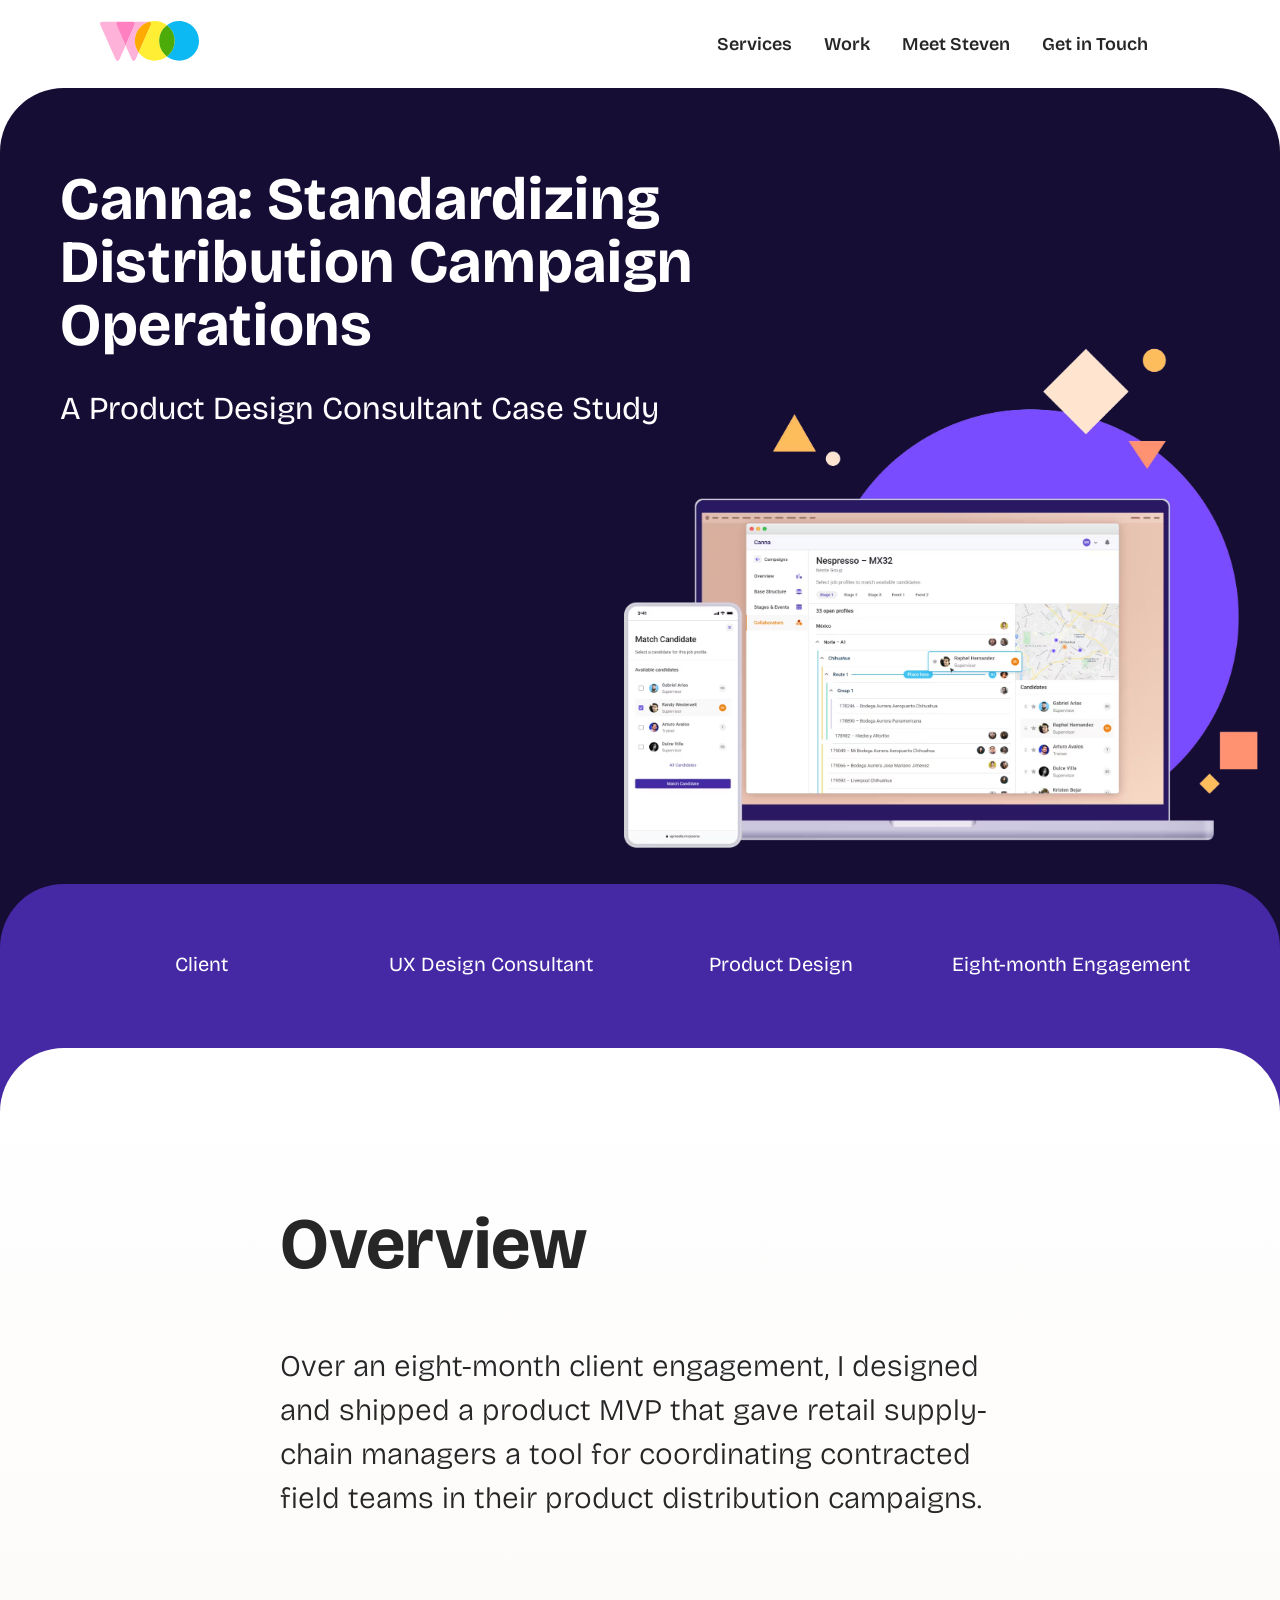
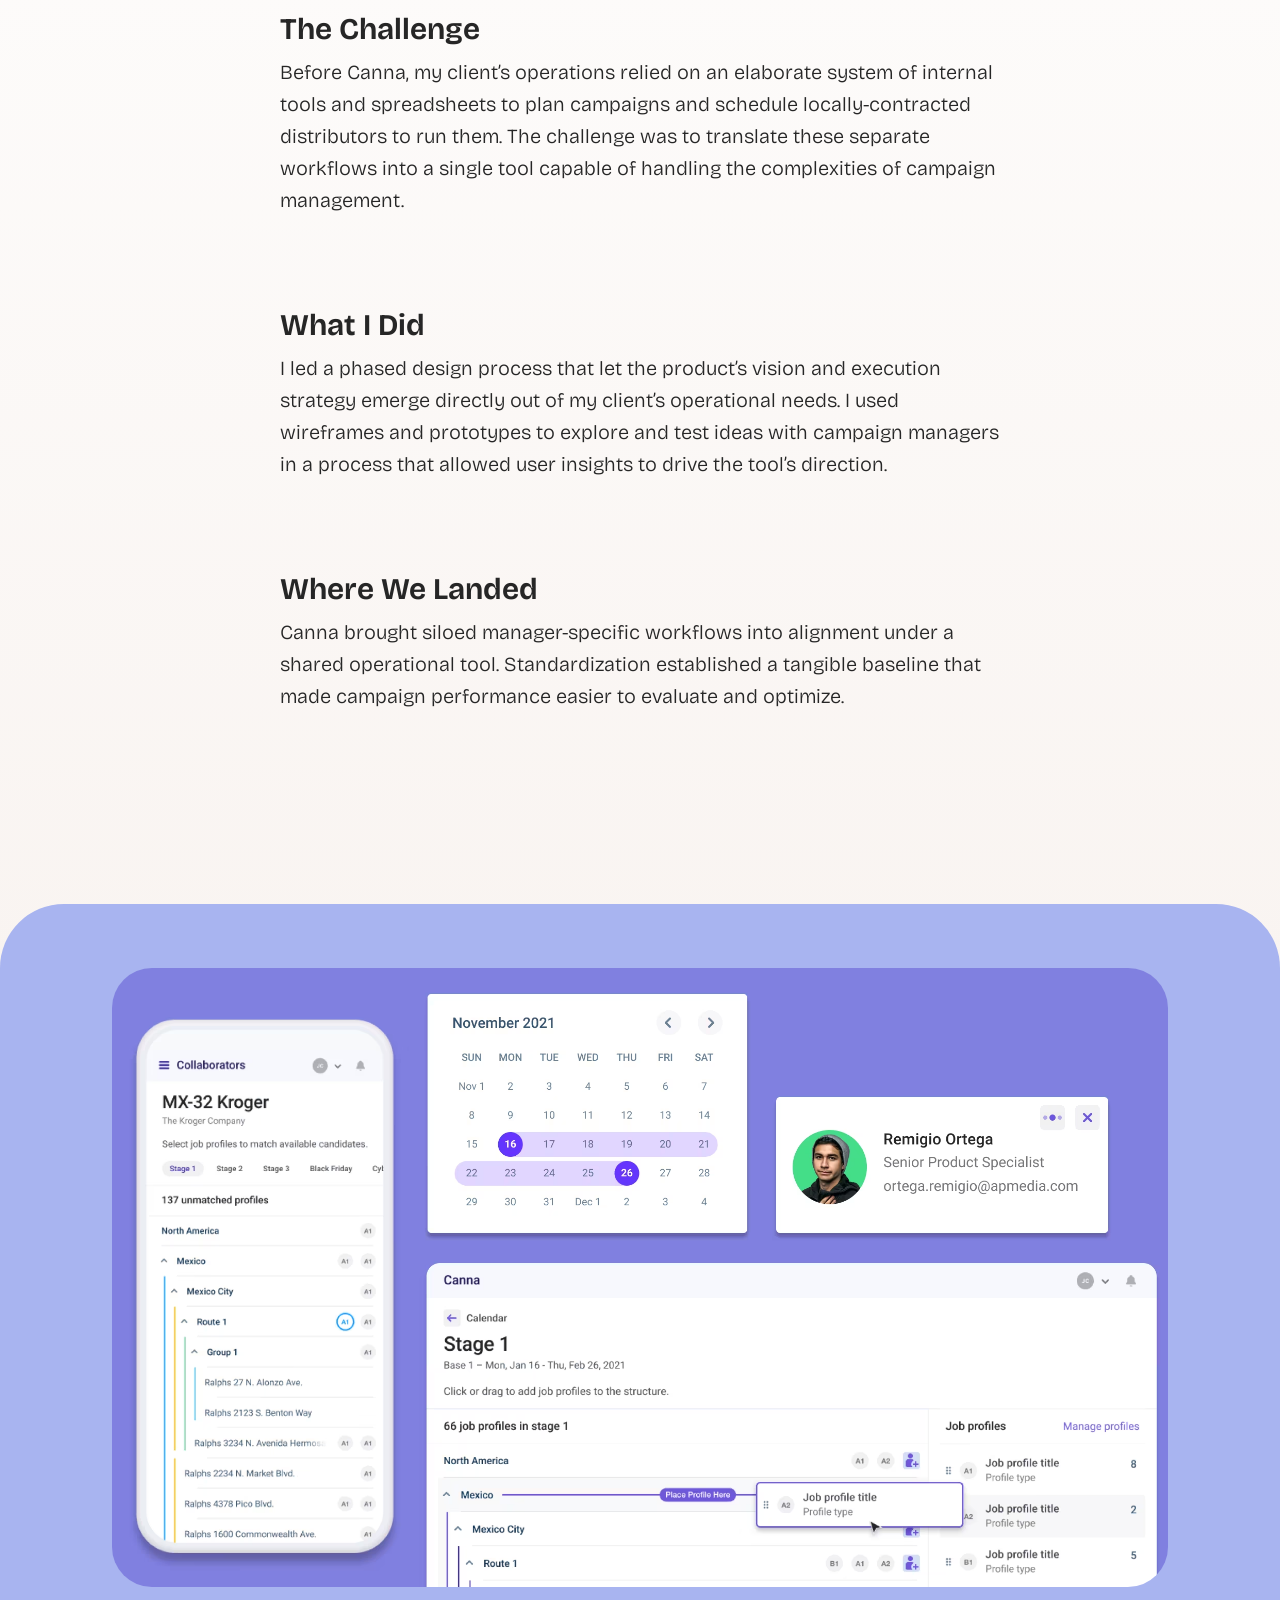
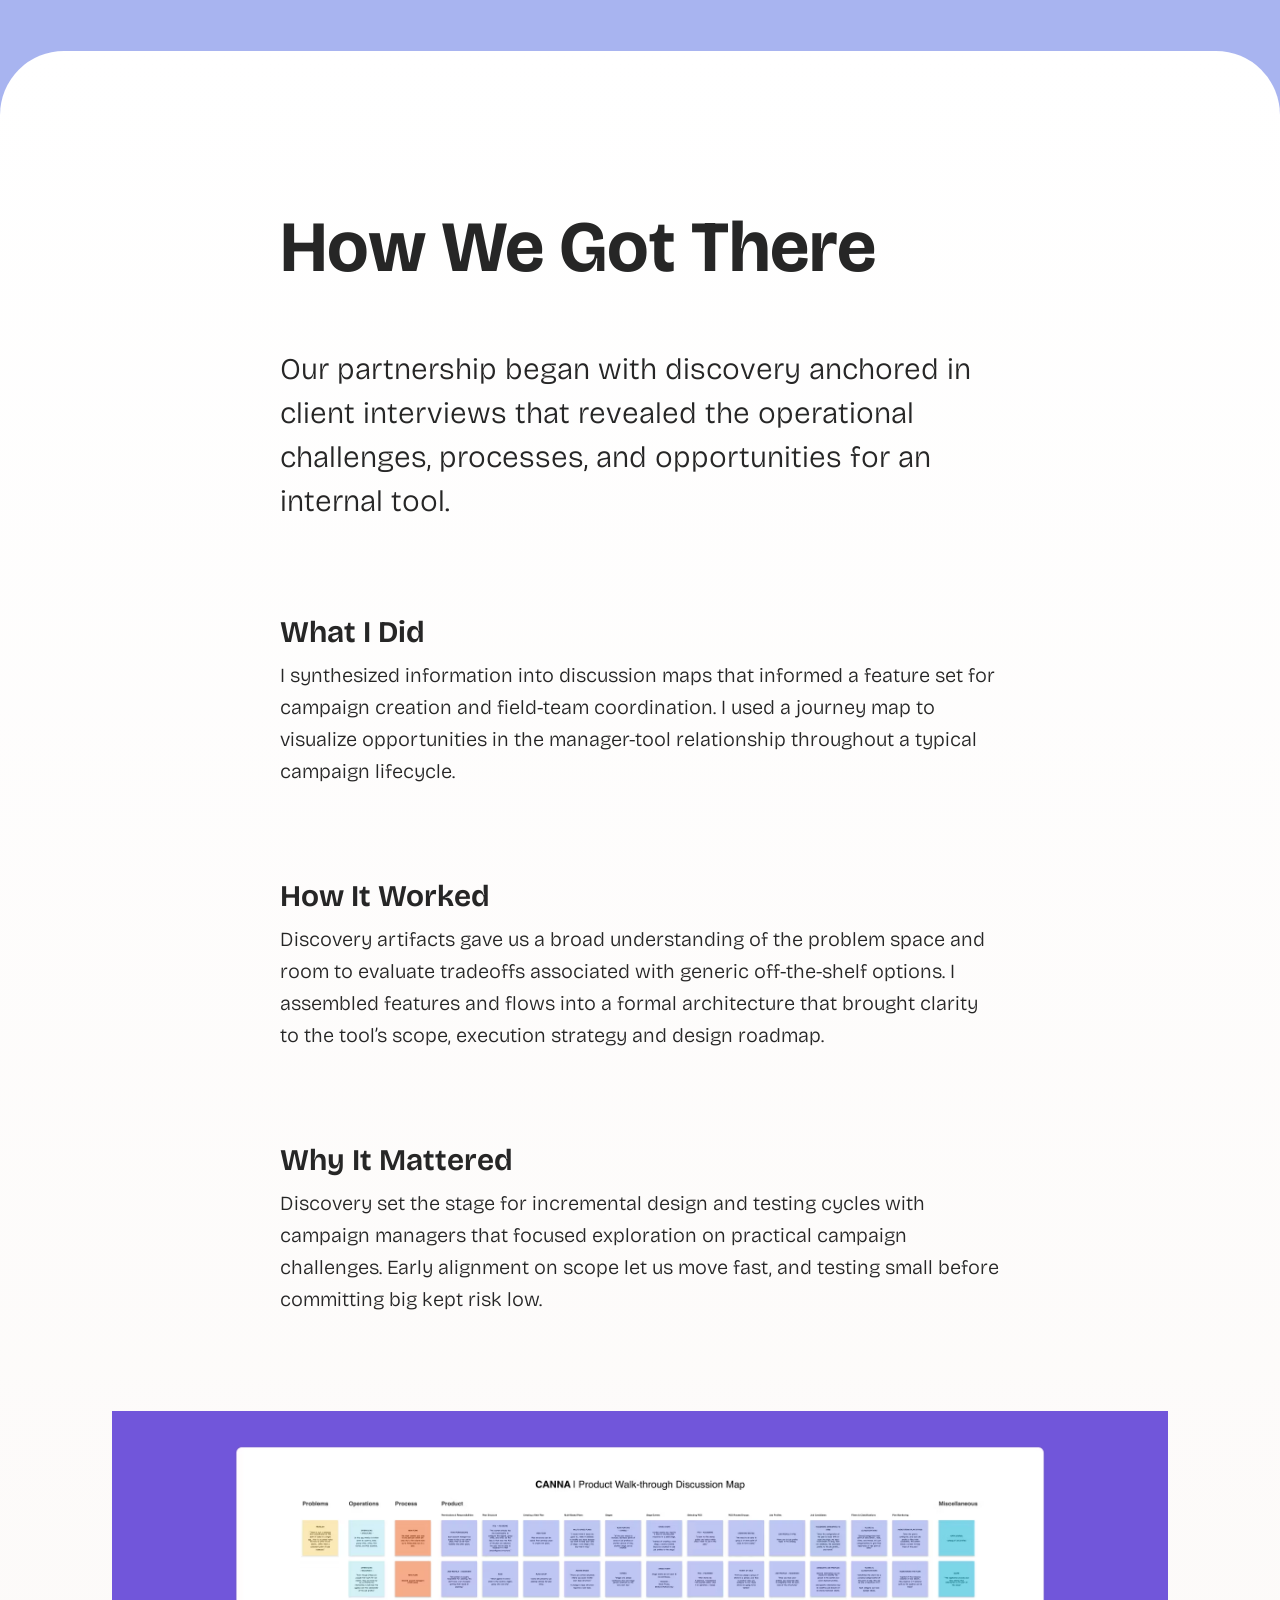
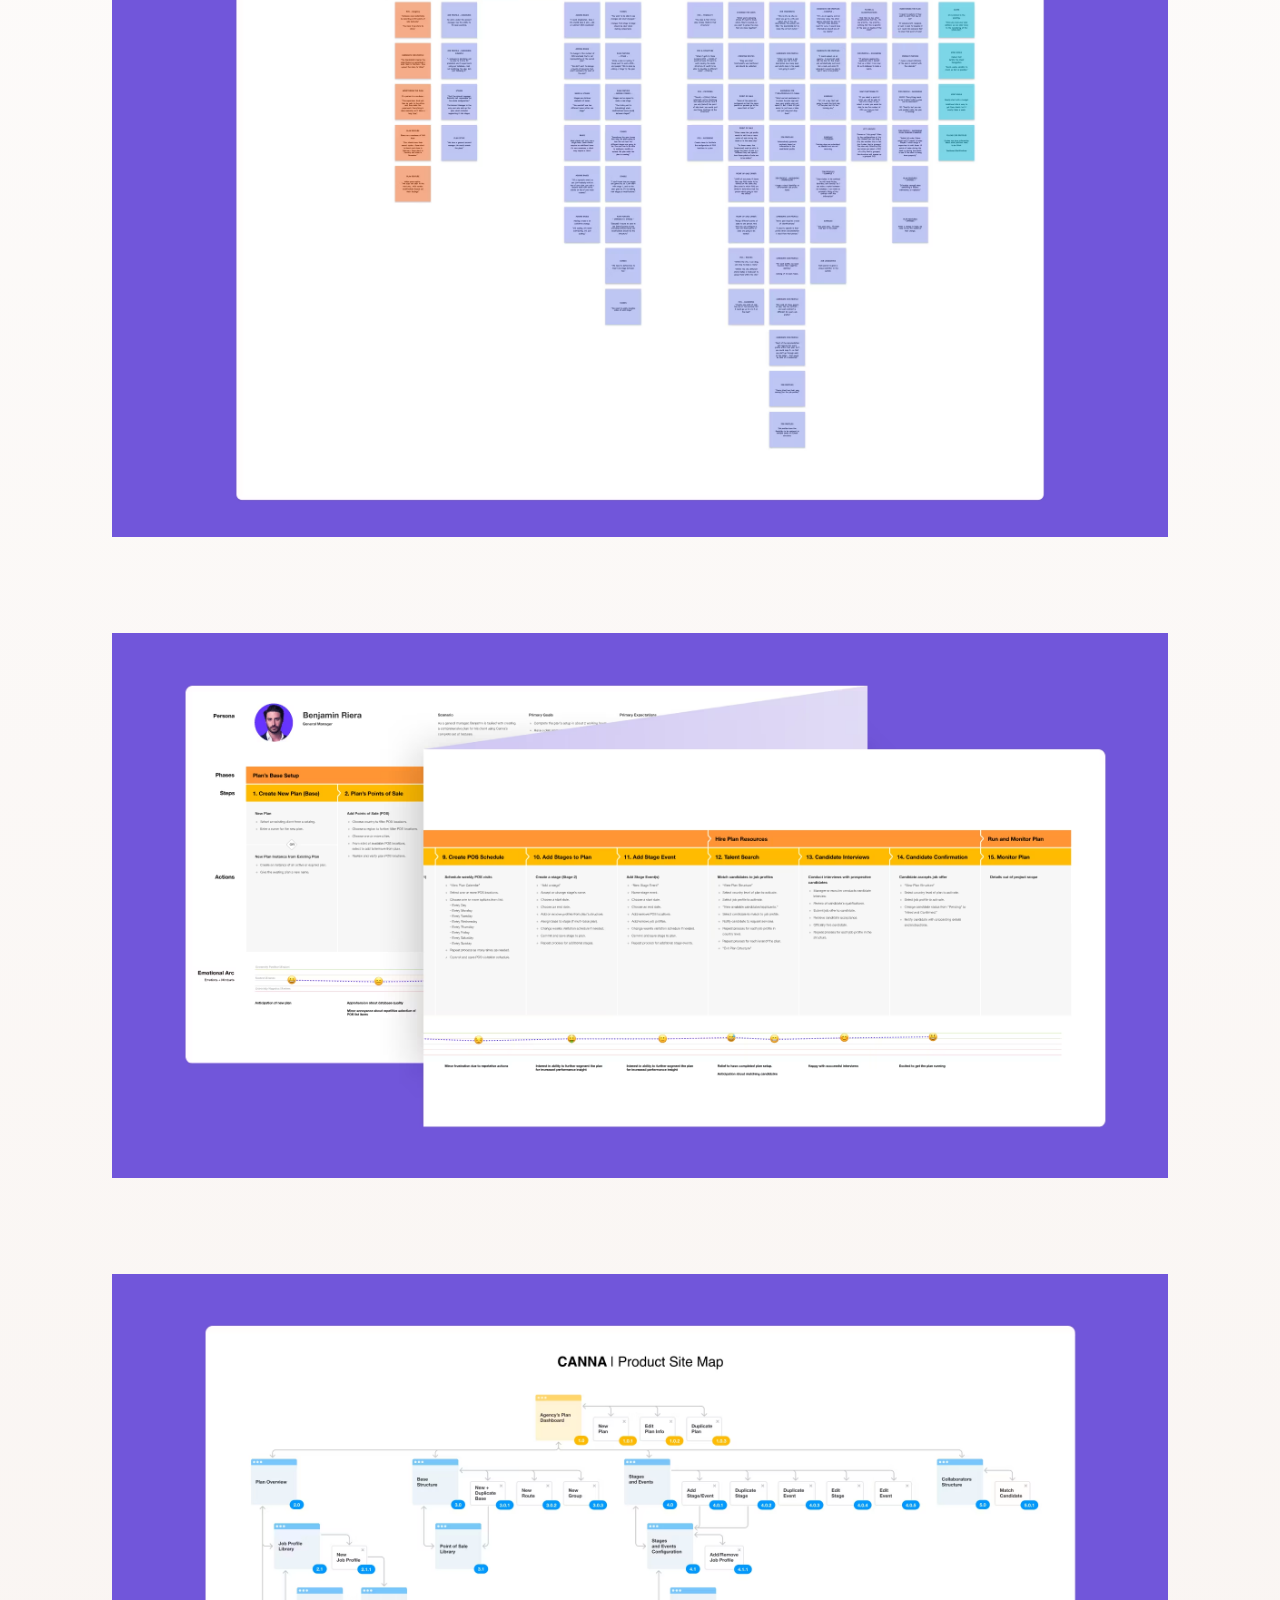
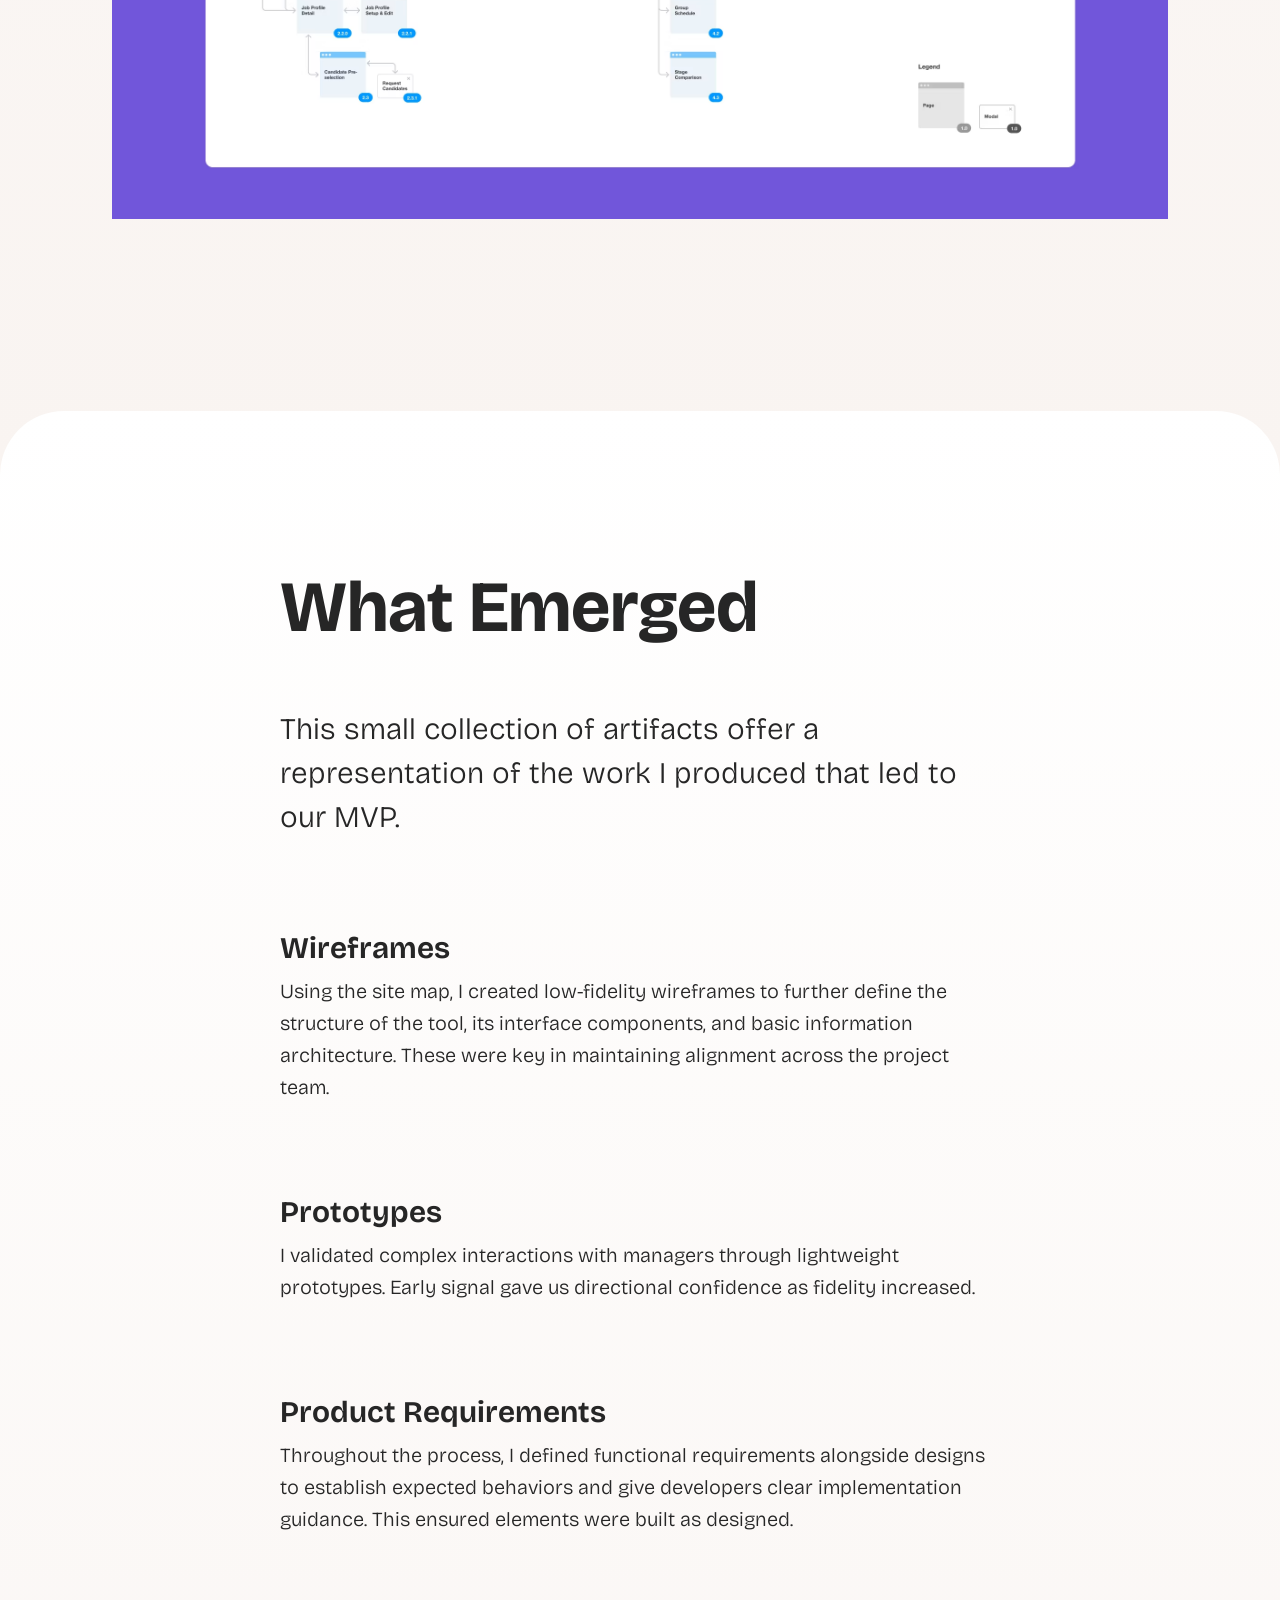
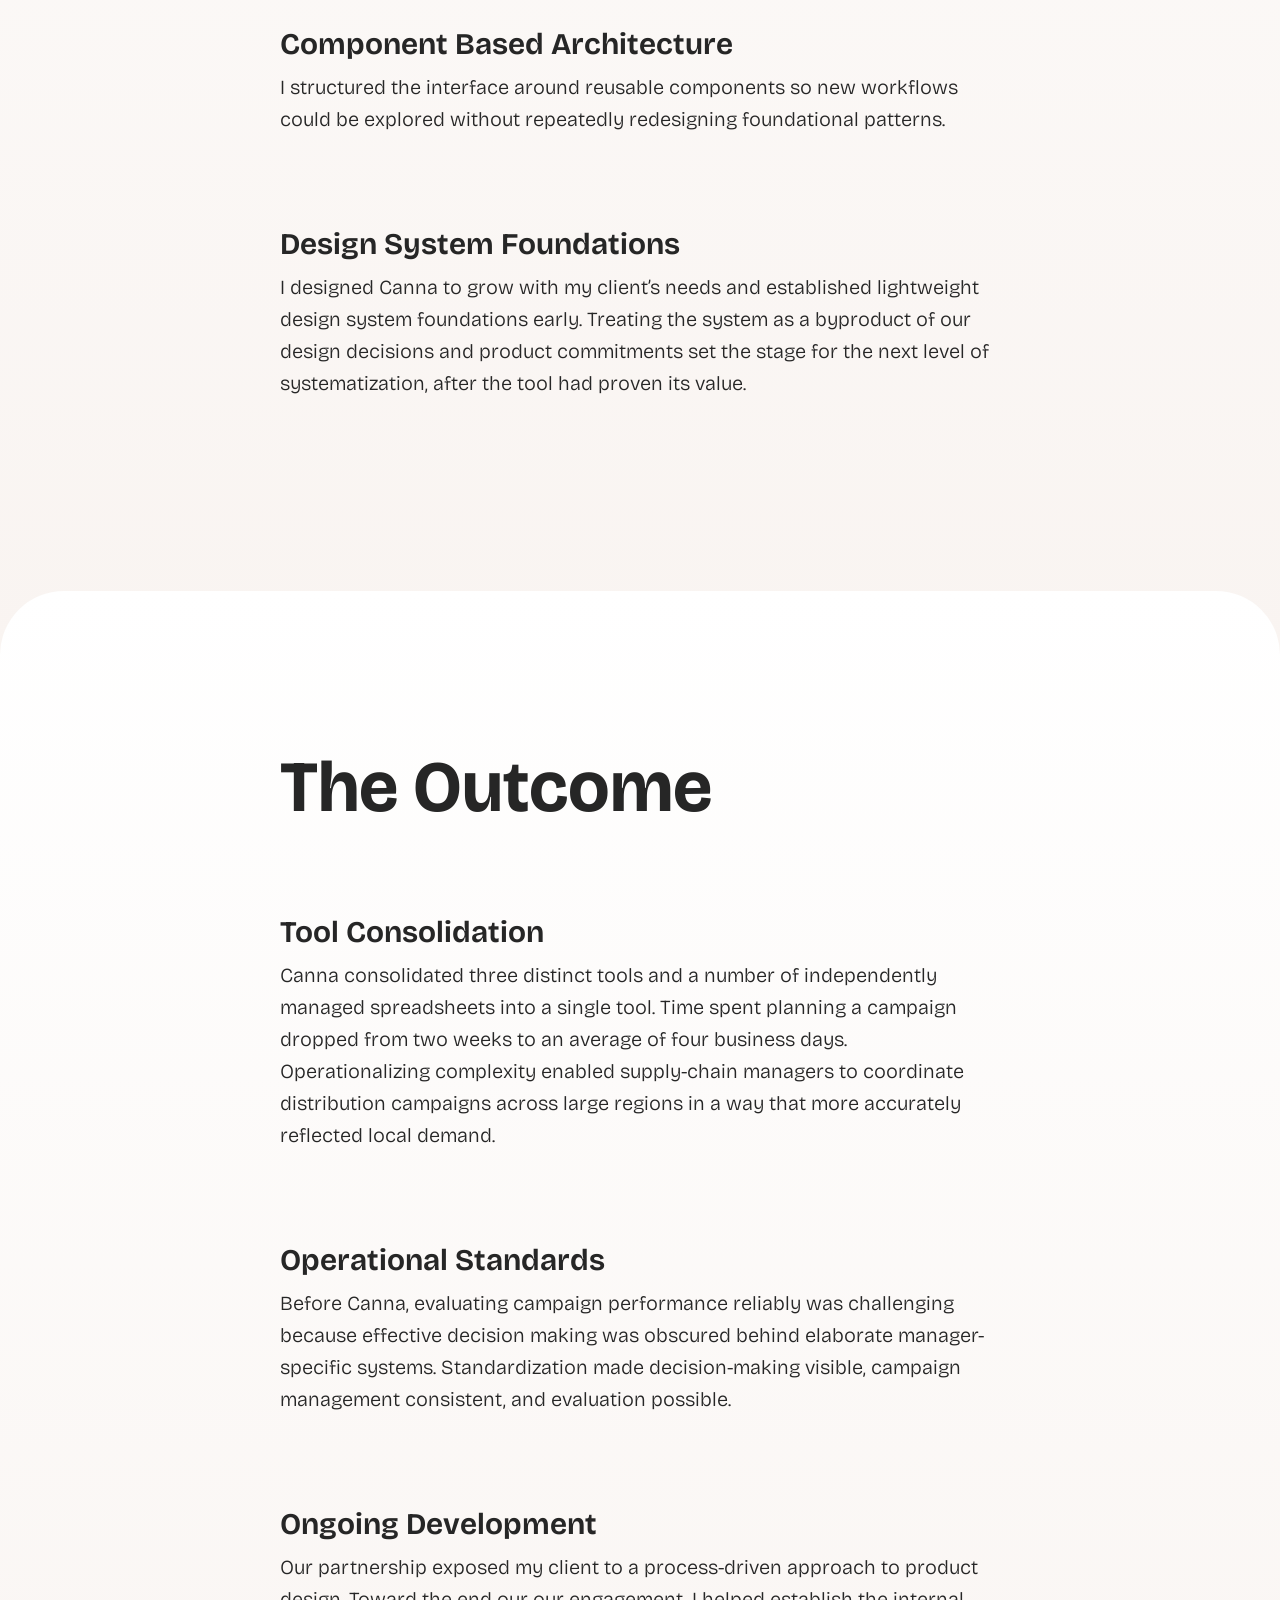
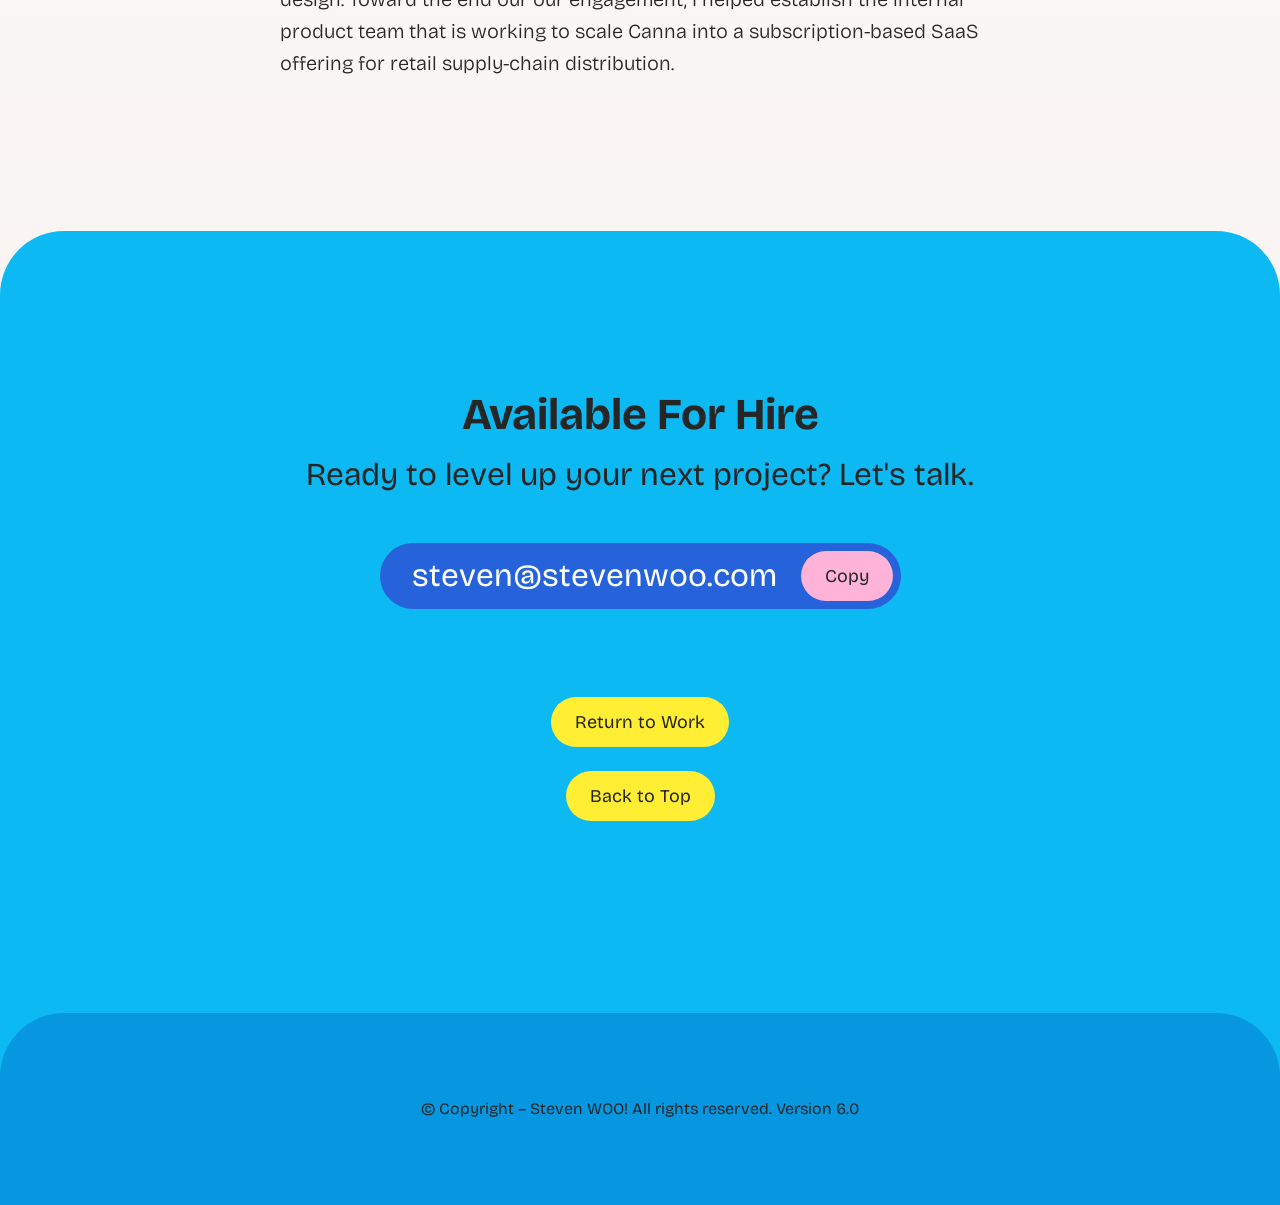
==== work/canna/canna.html @ c9e59a88 "New Canna case study formatted in current portfolio template" ====
<!DOCTYPE html>
<html lang="en">

<head>
    <meta charset="UTF-8">
    <meta name="viewport" content="width=device-width, initial-scale=1.0">
    <title>Canna Case Study - Steven Woo</title>
    <link rel="icon" type="image/x-icon" href="../../resources/ico/favicon.ico">
    <link rel="stylesheet" href="../resources/case-study-styles.css">
    <link rel="stylesheet" href="../../resources/styles.css">
    <link rel="stylesheet" href="resources/styles-canna.css">
    <link rel="preconnect" href="https://fonts.googleapis.com">
    <link rel="preconnect" href="https://fonts.gstatic.com" crossorigin>
    <link href="https://fonts.googleapis.com/css2?family=Bricolage+Grotesque:opsz,wdth,wght@12..96,75..100,200..800&display=swap" rel="stylesheet">
</head>

<body>

    <header id="top" class="site-header">
        <div class="nav-wrapper">
            <a href="../../index.html"><img class="logo-woo" src="../../resources/images/img-logo-woo.svg"></a>

            <!-- Mobile menu button -->
            <button class="menu-toggle" aria-expanded="false" aria-controls="primary-nav" aria-label="Toggle menu">
                ☰
            </button>

            <!-- Navigation links -->
            <nav id="primary-nav" class="nav-links">
                <a href="../../index.html#services">Services</a>
                <a href="../../index.html#work">Work</a>
                <a href="../../index.html#meet-steven">Meet Steven</a>
                <a href="../../index.html#get-in-touch">Get in Touch</a>
            </nav>
        </div>
    </header>


    <!---------------------->
    <!-- ///// HERO ///// -->
    <!---------------------->
    <section class="hero-cs">
        <div class="hero-container">
            <h1>Canna: Standardizing Distribution Campaign Operations</h1>
            <p class="subtitle">A Product Design Consultant Case Study</p>
        </div>
    </section>

    <!--------------------------->
    <!-- /////  OVERVIEW ///// -->
    <!--------------------------->

    <section>
        <div class="project-info">
            <div class="project-details">
                
                <div class="item-1">
                    <!-- <h4>Company</h4> -->
                    <p>Client</p>
                </div>
                
                <div class="item-2">
                    <!-- <h4>Role</h4> -->
                    <p>UX Design Consultant</p>
                </div>

                <div class="item-3">
                    <!-- <h4>Scope</h4> -->
                    <p>Product Design</p>
                </div>

                <div class="item-4">
                    <!-- <h4>Timeline</h4> -->
                    <p>Eight-month Engagement</p>
                </div>
            </div>
        </div>

        
    </section>

    <!------------------------------>
    <!-- ///// BODY CONTENT ///// -->
    <!------------------------------>
        
    <section class="canvas">
        <div class="canvas"> 
            <div class="band">
                <div class="content">
                    <div class="stack">
                        <div class="choke">
                            <h2>Overview</h2>
                            <p class="intro">Over an eight-month client engagement, I designed and shipped a product MVP that gave retail supply-chain managers a tool for coordinating contracted field teams in their product distribution campaigns.</p>
                            
                            <h3>The Challenge</h3>
                            <p>Before Canna, my client’s operations relied on an elaborate system of internal tools and spreadsheets to plan campaigns and schedule locally-contracted distributors to run them. The challenge was to translate these separate workflows into a single tool capable of handling the complexities of campaign management.</p>

                            <h3>What I Did</h3>
                            <p>I led a phased design process that let the product’s vision and execution strategy emerge directly out of my client’s operational needs. I used wireframes and prototypes to explore and test ideas with campaign managers in a process that allowed user insights to drive the tool’s direction. </p>

                            <h3>Where We Landed</h3>
                            <p>Canna brought siloed manager-specific workflows into alignment under a shared operational tool. Standardization established a tangible baseline that made campaign performance easier to evaluate and optimize.</p>
                        </div>
                    </div>
                </div>
            </div>

            <div class="band-alt">
                <div class="content">
                    <div class="stack">
                        <img src="resources/images/img-wires.avif">
                    </div>
                </div>
            </div>
            
            <div class="band">
                <div class="content">
                    <div class="stack">
                        <div class="choke">
                            <h2>How We Got There</h2>
                            <p class="intro">Our partnership began with discovery anchored in client interviews that revealed the operational challenges, processes, and opportunities for an internal tool.</p>

                            <h3>What I Did</h3>
                            <p>I synthesized information into discussion maps that informed a feature set for campaign creation and field-team coordination. I used a journey map to visualize opportunities in the manager-tool relationship throughout a typical campaign lifecycle.</p>

                            <h3>How It Worked</h3>
                            <p>Discovery artifacts gave us a broad understanding of the problem space and room to evaluate tradeoffs associated with generic off-the-shelf options. I assembled features and flows into a formal architecture that brought clarity to the tool’s scope, execution strategy and design roadmap.</p>

                            <h3>Why It Mattered</h3>
                            <p>Discovery set the stage for incremental design and testing cycles with campaign managers that focused exploration on practical campaign challenges. Early alignment on scope let us move fast, and testing small before committing big kept risk low.</p>
                        </div>

                        <img src="resources/images/img-discussionmap.avif">
                        <img src="resources/images/img-journeymap.avif">
                        <img src="resources/images/img-sitemap.avif">

                    </div>
                </div>
            </div>

            <div class="band">
                <div class="content">
                    <div class="stack">
                        <div class="choke">
                            <h2>What Emerged</h2>
                            <p class="intro">This small collection of artifacts offer a representation of the work I produced that led to our MVP.</p>

                            <h3>Wireframes</h3>
                            <p>Using the site map, I created low-fidelity wireframes to further define the structure of the tool, its interface components, and basic information architecture. These were key in maintaining alignment across the project team.</p>

                            <h3>Prototypes</h3>
                            <p>I validated complex interactions with managers through lightweight prototypes. Early signal gave us directional confidence as fidelity increased.</p>

                            <h3>Product Requirements</h3>
                            <p>Throughout the process, I defined functional requirements alongside designs to establish expected behaviors and give developers clear implementation guidance. This ensured elements were built as designed.</p>

                            <h3>Component Based Architecture</h3>
                            <p>I structured the interface around reusable components so new workflows could be explored without repeatedly redesigning foundational patterns.</p>

                            <h3>Design System Foundations</h3>
                            <p>I designed Canna to grow with my client’s needs and established lightweight design system foundations early. Treating the system as a byproduct of our design decisions and product commitments set the stage for the next level of systematization, after the tool had proven its value.</p>
                        </div>
                    </div>
                </div>
            </div>

            <div class="band">
                <div class="content">
                    <div class="stack">
                        <div class="choke">
                            <h2>The Outcome</h2>

                            <h3>Tool Consolidation</h3>
                            <p>Canna consolidated three distinct tools and a number of independently managed spreadsheets into a single tool. Time spent planning a campaign dropped from two weeks to an average of four business days. Operationalizing complexity enabled supply-chain managers to coordinate distribution campaigns across large regions in a way that more accurately reflected local demand.</p>

                            <h3>Operational Standards</h3>
                            <p>Before Canna, evaluating campaign performance reliably was challenging because effective decision making was obscured behind elaborate manager-specific systems. Standardization made decision-making visible, campaign management consistent, and evaluation possible.</p>

                            <h3>Ongoing Development</h3>
                            <p>Our partnership exposed my client to a process-driven approach to product design. Toward the end our our engagement, I helped establish the internal product team that is working to scale Canna into a subscription-based SaaS offering for retail supply-chain distribution.</p>
                        </div>
                    </div>
                </div>
            </div>
    </section>

    <div class="canvas">
        <div class="bottom-nav content-center">
            <div class="hero-content content">
                <h3 class="title">Available For Hire</h3>
                    <p class="bricolage-grotesque-display-sub">Ready to level up your next project? Let's talk.</p>
                    
                <div class="poop">
                    <div class="chip-email">
                        <p class="card-title" id="email-text">steven@stevenwoo.com</p>
                        <button type="button" id="copy-email-btn">Copy</button>
                    </div>
                </div>
                
                <a href="../../index.html#work"><button type="button">Return to Work</button></a>

                <a href="#top"><button type="button">Back to Top</button></a>

            </div>
        </div>
    </div>     

    <footer>
        <div class="content-center">
            <p>&copy; Copyright – Steven WOO! All rights reserved. Version 6.0
            </p>
        </div>
    </footer>

</body>

</html>
---- work/resources/case-study-styles.css ----
* {
    margin: 0;
    padding: 0;
    box-sizing: border-box;
}

/* ----------------------------- */
/* COLOR VARIABLES               */
/* ----------------------------- */

:root {
  /* Primary Colors */
  --primary-yellow: hsl(55, 100%, 60%);
  --primary-magenta: hsl(330, 100%, 85%);
  --primary-cyan: hsl(195, 90%, 50%);

  /* Secondary Colors */
  --secondary-magenta: hsl(330, 100%, 75%);
  --secondary-yellow: hsl(45, 100%, 60%);
  --secondary-green: hsl(95, 90%, 35%);
  --secondary-cyan: hsl(220, 70%, 50%);

  /* Tertiary Colors */
  --tertiary-orange: hsl(40, 100%, 50%);
  --tertiary-green: hsl(120, 90%, 25%);
  --tertiary-violet: hsl(275, 50%, 50%);

  /* Neutral Colors */
  --gray-100: hsl(0, 0%, 100%);
  --gray-150: hsl(0, 0%, 90%);
  --gray-350: hsl(0, 0%, 85%);
  --gray-650: hsl(0, 0%, 40%);
  --gray-900: hsl(0, 0%, 15%);

  /* Semantic Colors */
  --text-primary: var(--gray-900);
  --background-primary: var(--gray-100);
}

body {
    font-size: 1rem;
    font-family: "Bricolage Grotesque", sans-serif;
    line-height: 1.5rem;
    color: var(--text-primary);
}

.hero-container {
    display: flex;
    flex-direction: column;
    gap: 2.25rem;
    width: 100%;
    max-width: 1200px;
    margin: 0 auto;
    padding: 0 1.25rem;
}

/* Hero Section */
.hero-cs {
    display: flex;
    flex-direction: column;
    width: 100%;
    gap: 6rem;
    padding: 2.5rem 0;
    text-align: left;
    border-radius: var(--radius-prominent) var(--radius-prominent) 0 0;
}

.cs-mercari-rebrand .hero-cs,
.cs-mercari-rebrand .overview,
.cs-mercari-rebrand .body-content-color-carry-over {
    background-color: var(--tertiary-violet);
    color: var(--gray-100);
}

.hero-cs h1 {
    font-size: 2.5rem;
    font-weight: 700;
    font-style: normal;
    line-height: 2.6875rem;
    max-width: 800px;
    letter-spacing: .5pt;
}

.hero-cs .subtitle {
    font-size: 1.125rem;
    font-weight: 400;
    font-style: normal;
}

/* Overview Section */
.overview {
    padding: 0 0 6rem 0;
    background:var(--primary-yellow);
}

.overview h2 {
    font-size: 1.5rem;
    font-weight: 800;
    color: var(--gray-900);
    margin-bottom: 3rem;
}

.overview-grid {
    display: grid;
    grid-template-columns: 1fr;
    gap: 1rem;
    max-width: 1000px;
    margin: 0 auto;
}

.overview-group {
    display: flex;
    flex-direction: column;
    gap: 1rem;
    flex: none;
    align-items: center;
}

.overview-item {
    background-color: var(--primary-cyan);
    color: var(--gray-900);
    max-width: 21rem;
    width: 100%;
    display: flex;
    flex-direction: column;
    gap: .5rem;
    padding: 1.5rem;
    border-radius: var(--radius-standard);
}

.overview-item h3 {
    font-family: "Bricolage Grotesque", sans-serif;
    font-size: 1.5rem;
    font-weight: 700;
    font-style: normal;
    color: var(--gray-100);
}

.overview-item p {
    font-family: "Bricolage Grotesque", sans-serif;
    font-size: 1.125rem;
    font-weight: 400;
    line-height: 1.5rem;
}

.overview-item li {
    font-family: "Bricolage Grotesque", sans-serif;
    font-size: 1.125rem;
    font-weight: 400;
    list-style-position: inside;
    margin: 0 0;
}

.overview-item:has(ul) {
  gap: .5rem;
}

/* Body Content */

/* ----------------------------------- */
/* ///// NEUE CONTENT CONTAINERS ///// */
/* ----------------------------------- */

.project-info {
    display: flex;
    flex-direction: row;
    justify-content: center;
    align-items: baseline;
    padding: 2rem 2.5rem calc(var(--radius-standard) * 3.5) 2rem;
    border-radius: var(--radius-prominent) var(--radius-prominent) 0 0;
    margin-top: calc(var(--radius-prominent) * -1);
}

.project-details {
    display: grid;
    grid-template-columns: 1fr;
    grid-template-rows: 1fr 1fr 1fr 1fr;
    gap: 1rem;
    width: 100%;
    max-width: 1440px;
    padding: 2rem 0 5rem 0;
    align-self: center;
    align-items: center;
}

/* -- Use to wrapp entire case study body --*/
.canvas {
    display: flex;
    flex-direction: column;
    flex-wrap: nowrap;
    width: 100%;
    margin-top: calc(var(--radius-standard) * -1);
    border-radius: var(--radius-standard) var(--radius-standard) 0 0;
}

/* -- Use for edge-to-edge background color --*/
.canvas .band {
    display: flex;
    flex-direction: column;
    flex-wrap: nowrap;
    width: 100%;
    align-items: center;
    padding-top: 4rem;
    padding-bottom: 8rem;
    /* padding-bottom: 3.5rem; */
}

.content {
    display: flex;
    flex-direction: column;
    justify-content: center;
    width: 100%;
    max-width: 72rem;
    gap: 8rem;
}



.content .choke {
    display: flex;
    flex-direction: column;
    align-self: center;
    max-width: 45rem;   /* 720 px */
}

.content .stack,
.content .stack-tight {
    display: flex;
    flex-direction: column;
    flex-wrap: nowrap;
    padding: 0 1.5rem;  /* 24 px Left and Right */
}

.content .choke,
.content .stack {
    gap: 3rem;          /* 16 px Between Sections */
    
}

.content .stack-tight {
    display: flex;
    flex-direction: column;
    flex-wrap: nowrap;
    gap: 1.5rem;
}

.comparison {
    display: grid;
    grid-template-columns: 1fr;
    gap: 2rem;
}

.comparison .caption {
    display: flex;
    flex-direction: column;
    justify-content: center;
    padding: 2.5rem;
    gap: 1rem;
}


/* --------------------------------------- */
/* ///// END NEUE CONTENT CONTAINERS ///// */
/* --------------------------------------- */

.flashcard {
    display: grid;
    grid-template-rows: auto auto auto 1fr;
    gap: 1.5rem;
    background-color: var(--gray-150);
    padding: 2rem 2rem;
    max-width: 24rem;
}

.flashcard h3 {
    font-size: 1.5rem;
    line-height: 1.875rem;
}



.deck {
    display: flex;
    flex-direction: row;
    flex-wrap: wrap;
    gap: 2rem;
    justify-content: center;
    width: 100%;
    align-items: stretch;
}

.body-content-color-carry-over {
    background-color: var(--primary-yellow);
}

.body-content-bg {
    background-color: var(--gray-100);
    width: 100%;
    border-radius: var(--radius-standard) var(--radius-standard) 0 0;
}

.body-content {
    display: flex;
    flex-direction: column;
    max-width: 1080px;
    margin: 0 auto;
    padding-inline: 1.25rem;
    gap: 3.875rem;                /* 24px vertical gap */
    padding: 4rem 2rem 8rem 2rem;
    color: var(--text-primary);
}

.section-block {
    display: flex;
    flex-direction: column;
    gap: 1.5rem;
}

.body-content h2 {
    font-family: "Bricolage Grotesque", sans-serif;
    font-size: 2.875rem;
    font-weight: 700;
    font-style: normal;
    line-height: 110%;
    /*margin: 1rem 0 1rem 0;*/
}

.body-content h2:first-child {
    margin-top: 0;
}

.body-content h3 {
    font-family: "Bricolage Grotesque", sans-serif;
    font-size: 1.5rem;
    font-style: normal;
    margin-top: 1rem; /*<-- Corrected spacing above callout title*/
}

/* --------------------------------------- */
/* ///// ///// NEUE TYPOGRAPHY ///// ///// */
/* --------------------------------------- */

.project-details p,
.project-details li {
    font-size: 1.25rem;
    font-weight: 500;
}

.project-details h4 {
    font-size: 1.25rem;
    font-weight: 400;
    line-height: 2.125rem;
}

/* XXX - Depricate ".body-content h2" */
.canvas .band h2 {
    font-family: "Bricolage Grotesque", sans-serif;
    font-size: 2.25rem;
    font-weight: 700;
    font-style: normal;
    line-height: 2.75rem;
    /*margin: 1rem 0 1rem 0;*/
}

.canvas .band-strong h2 {
    font-size: 1.5rem;
    text-align: center;
    line-height: 2rem;
}

/* XXX - Depricate ".body-content h3" */
.canvas .band h3 {
    font-family: "Bricolage Grotesque", sans-serif;
    font-size: 1.5rem;
    line-height: 1.625rem;
    font-weight: 650;
    font-style: normal;
    /* margin-top: 1rem; /* <-- Used for rhythmic separation from previous paragraph */
}

/* XXX - Depricate ".body-content p" */
.canvas .band p {
    font-family: "Bricolage Grotesque", sans-serif;
    font-size: 1.125rem;
    font-weight: 300;
    line-height: 1.8rem;
}

.canvas .band li {
    font-size: 1.125rem;
    font-weight: 300;
    line-height: 1.8rem;
}

/* XXX - Depricate ".body-content p.intro" */
.canvas p.intro {
    font-size: 1.25rem;
    line-height: 1.875rem;
}

.band .choke h3 + p {
    margin-top: -2.25rem;
}

.band .choke h3 + ul,
.band .choke h3 + ol {
    margin-top: -1.75rem;
}

.content h4 + p {
    margin-top: .25rem;
}

.content h4 + ul,
.content h4 + ol {
    margin-top: .75rem;
}


/* ------------------------------------------- */
/* ///// ///// END NEUE TYPOGRAPHY ///// ///// */
/* ------------------------------------------- */


.highlight-box h3 {
    margin: 1rem 0 1rem 0;
}

.body-content p {
    font-family: "Bricolage Grotesque", sans-serif;
    font-size: 1.125rem;
    font-weight: 400;
    line-height: 1.8rem;
}


.body-content li {
    font-size: 1.125rem;
    font-weight: 400;
    line-height: 1.8rem;
    /*margin-bottom: 0.75rem;*/
}

.body-content p.intro {
    font-size: 1.3rem;
    line-height: 2.08rem;
}

ol {
    list-style: none;
}

.body-content ol {
    padding-left: .25rem;
}

.custom-list {
  counter-reset: item;
  list-style: none;
  padding-left: 0;
}

.custom-list li {
  counter-increment: item;
  display: grid;
  grid-template-columns: 2rem 1fr;
  gap: .5rem;
  align-items: start;
  margin-bottom: .875rem;
}

.custom-list li::before {
  content: counter(item);
  display: grid;
  place-items: center;

  width: 1.5rem;
  height: 1.5rem;
  border-radius: 50%;
  transform: translateY(0.125em);
  font-size: .875rem;
}

.custom-list-bullet {
    list-style-type: none;
    padding-left: 0rem;
}

.custom-list-bullet li {
    background-image: url(../resources/images/list-bullet.svg);
    background-repeat: no-repeat;
    background-position: 0 .15rem;
    background-size: 1.5rem 1.5rem;
    padding-left: 1.625rem;
    margin-bottom: .75rem;
}

.body-content .img-cap {
    font-family: "Bricolage Grotesque", sans-serif;
    font-size: 1rem;
    font-weight: 300;
    font-style: italic;
    color: var(--gray-650);
    border-left: var(--gray-150) solid 4px;
    padding-left: 1rem;
}

.figure {
    display: flex;
    flex-direction: column;
    gap: 1rem;
    /*margin: 1.5rem 0;*/
}

.ol-alpha {
    list-style-type: lower-alpha;
}

.highlight-box {
    background-color: var(--gray-150);
    padding: 2rem;
    margin: 2rem 0;
    border-radius: var(--radius-standard);
}

.highlight-box h4 {
    color: var(--gray-900);
    font-weight: 800;
    margin-bottom: 1rem;
    font-size: 1.2rem;
}

.highlight-box + .highlight-box {
  margin-top: 0;
}

.callout {
    display: flex;
    width: 100%;
    flex-direction: column;
    gap: 1.5rem;
    padding: 1.5rem;
}

.callout h3:first-child {
    font-size: 1.5rem;
    font-weight: 600;
    margin-top: 0;
}

.callout h4 {
    font-size: 1.25rem;
}

.content-group {  /* Displays divs vertically on mobile, horizontally desktop */
    display: flex;
    flex-direction: column;
    width: 100%;
    gap: 1rem;
    flex: none;
    align-items: stretch;
}

.content-item {
    display: flex;
    width: 100%;
    flex-direction: column;
    gap: 1rem;
    border-radius: var(--radius-standard);
}

.outcome-grid {
    display: grid;
    grid-template-columns: repeat(auto-fit, minmax(300px, 1fr));
    gap: 2rem;
    margin: 3rem 0;
}

.outcome-item {
    background: white;
    padding: 2rem;
    border-radius: 12px;
    border: 1px solid #e0e0e0;
}

.outcome-item h4 {
    color: #2A5C8B;
    margin-bottom: 1rem;
    font-size: 1.2rem;
}

.bottom-nav {
    display: flex;
    flex-direction: column;
    justify-content: center;
    gap: 1.5rem;
    background-color: var(--primary-cyan);
    border-radius: var(--radius-prominent) var(--radius-prominent) 0 0;
    margin-top: calc(var(--radius-prominent) * -1);
    padding: 4rem 0 8rem 0;
}

.title-end {
    font-size: 1.875rem;
    line-height: 1.875rem;
    font-weight: 700;
    font-style: normal;
}

.bottom-nav button {
    background-color: var(--primary-yellow);
    color: var(--gray-900)
}

.poop{
    display: flex;
    flex-direction: column;
    justify-content: center;
}

footer {
    background-color: var(--primary-cyan-alt);
    border-radius: var(--radius-prominent) var(--radius-prominent) 0 0;
    margin-top: calc(var(--radius-prominent) * -1);
    position: relative;
    z-index: 1;
    padding-bottom: 0;
}

/* ----------------------------------------------------------------- */
/* ///// ///// ///// MEDIA QUERIES (enhancements)  ///// ///// ///// */
/* ----------------------------------------------------------------- */

/* Tablet & up (≥ 760px) */
@media (min-width: 760px) {



/* ----------------------------------- */
/* ///// NEUE CONTENT CONTAINERS ///// */
/* ----------------------------------- */


.project-details {
    grid-template-rows: 1fr;
    grid-template-columns: 1fr 1fr 1fr 1fr;
    padding: 2.25rem 2rem 4.75rem 2rem;
    align-items: baseline;
    justify-items: center;
}

.canvas .band {
    padding-top: 10rem;
    padding-bottom: 16rem;
}

.content {
    gap: 14rem;
}

.content .stack,
.content .stack-tight {
    padding: 0 3rem;  /* 48 px Left and Right */
}

.content .choke,
.content .stack {
    gap: 6rem;          /* 80 px between elements WAS 5 REM*/
}

.content .stack-tight,
.stack-tight .choke {
    gap: 2.5rem;
}

.comparison {
    grid-template-columns: repeat(2, 1fr);
    gap: 4rem;
}

.comparison .caption {
    padding: 4rem;
}

.pull-quote {
    padding-left: 2rem;
    border-left: 4px solid var(--primary-magenta);
}

.bottom-nav {
    gap: 1.5rem;
    padding: 10rem 0 16rem 0;
}



/* --------------------------------------- */
/* ///// END NEUE CONTENT CONTAINERS ///// */
/* --------------------------------------- */


.overview-group {
    flex-direction: row;
    flex-wrap: wrap;
    justify-content: center;
    align-items: stretch;
    gap: 1rem;
}

.overview-item {
    flex:1 1 calc(50% - 1.5rem);
    padding: 2.5rem;
    gap: 1.5rem;
}

.overview-item h3 {
    font-size: 2rem;
}

.hero-cs {
    padding: 5rem 2.5rem;
    gap: 8rem;
}

.hero-cs h1 {
    font-size: 3.75rem;
    line-height: 3.9375rem;
}

.hero-cs .subtitle {
    font-size: 2rem;
    line-height: 2rem;
    font-weight: 400;
}

.body-content {
    gap: 5rem;
    padding: calc(var(--unit-huge) + var(--radius-prominent)) 2rem;
}

.body-content p {
    font-size: 1.25rem;
    line-height: 2rem;
}

.body-content li {
    font-size: 1.25rem;
    line-height: 2rem;
}

.body-content p.intro {
    font-size: 1.5rem;
}

.section-block {
    gap: 2.5rem;

}

.body-content h2 {
    /*margin: 3.25rem 0 1.75rem 0;*/
    font-size: 4.5rem;
    line-height: 4.5rem;
}

.body-content h3 {
    font-size: 2rem;
    font-weight: 700;
}

/* --------------------------------------- */
/* ///// ///// NEUE TYPOGRAPHY ///// ///// */
/* --------------------------------------- */

.project-details p,
.project-details li {
    font-size: 1.25rem;
    line-height: 1.5rem;
    font-weight: 400;
}

.project-details h4 {
    font-size: 1rem;
    font-weight: 700;
    line-height: 2rem;
    letter-spacing: .15em;
}

/* XXX Depricate ".body-content h2" */
.canvas .band h2 {
    font-size: 4.5rem;
    line-height: 4.5rem;
}

.canvas .band-strong h2 {
    font-size: 3.5rem;
    line-height: 4.5rem;
}

/* XXX Depricate ".body-content h3" */
.canvas .band h3 {
    font-size: 1.875rem;
    /* margin-top: 2rem; */
}

/* XXX - Depricate ".body-content p" */
.canvas .band p {
    font-size: 1.25rem;
    line-height: 2rem;
}

.canvas .band .flashcard h3 {
    font-size: 1.5rem;
    line-height: 1.875rem;
}

.canvas .band li, .project-details li {
    font-size: 1.25rem;
    font-weight: 300;
    line-height: 1.8rem;
}

.canvas .band p.intro {
    font-size: 1.875rem;
    line-height: 2.75rem;
    /* margin-bottom: 1rem; */
}

.content h3 + .intro {
    /* margin-bottom: 1.5rem; */
}



/* ------------------------------------------- */
/* ///// ///// END NEUE TYPOGRAPHY ///// ///// */
/* ------------------------------------------- */

.custom-list li {
    gap: .5rem;
}

.custom-list li::before {
  width: 1.625rem;
  height: 1.625rem;
  transform: translateY(0.15em);
  font-size: .875rem;
}

.figure {
    gap: 2rem;
    margin: 0 0 3rem 0;
    width: 100%;
    max-width: 100%;
}

.highlight-box {
    padding: 2.5rem;
}

.content-group {
    flex-direction: row;
    gap: 2rem;
}

.callout {
    gap: 2rem;
    padding: 2.5rem;
}

.band .choke h2 + p {
    margin-top: -2rem;
}

.band .choke h3 + p {
    margin-top: -5.125rem;
}

.stack-tight .choke h3 + p {
    margin-top: 0;
}

.band .choke h3+ ul,
.band .choke h3+ ol {
    margin-top: -4.5rem;
}

}
---- resources/styles.css ----
/* ----------------------------- */
/* RESET & BASE STYLES          */
/* ----------------------------- */

* {
  margin: 0;
  padding: 0;
  box-sizing: border-box;
}

html {
  font-size: 16px;
  font-family: "Bricolage Grotesque", sans-serif;
  scroll-behavior: smooth;
}

/* ----------------------------- */
/* COLOR VARIABLES               */
/* ----------------------------- */

:root {
  /* Primary Colors */
  --primary-yellow: hsl(55, 100%, 60%);
  --primary-magenta: hsl(330, 100%, 85%);
  --primary-cyan: hsl(195, 90%, 50%);
  --primary-cyan-alt: hsl(200, 95%, 45%);

  /* Secondary Colors */
  --secondary-magenta: hsl(330, 100%, 75%);
  --secondary-yellow: hsl(45, 100%, 60%);
  --secondary-green: hsl(95, 90%, 35%);
  --secondary-cyan: hsl(220, 70%, 50%);

  /* Tertiary Colors */
  --tertiary-orange: hsl(40, 100%, 50%);
  --tertiary-green: hsl(120, 90%, 25%);
  --tertiary-violet: hsl(275, 50%, 50%);

  /* Neutral Colors */
  --gray-100: hsl(0, 0%, 100%);
  --gray-150: hsl(0, 0%, 90%);
  --gray-350: hsl(0, 0%, 85%);
  --gray-650: hsl(0, 0%, 40%);
  --gray-900: hsl(0, 0%, 15%);

  /* Semantic Colors */
  --text-primary: var(--gray-900);

  /* Units */

  --unit-standard: 2rem; /* 32 px */
  --unit-large: 4rem; /* 64 px */
  --unit-huge: 8rem; /* 128 px */
  --unit-massive: 16rem; /* 256 px */



/* Border Radius */
  --radius-sm: 0.5rem;
  --radius-md: 1.5rem;
  --radius-lg: 2.5rem;
  
  --radius-mob: var(--radius-md);
  --radius-dsk: var(--radius-lg);

  --radius-standard: 1.5rem;          /* 24 px */
  --radius-prominent: 2.5rem;         /* 40 px */

  --image-radius: var(--radius-standard);

  --gap-standard: 1.5rem; /* 24 px */
  --gap-tight: var(--radius-sm);
}





/* ----------------------------- */
/* TYPOGRAPHY                    */
/* ----------------------------- */

a:link {
  text-decoration: none;
  color: inherit;
}

a:visited {
  color: inherit;
}

.bricolage-grotesque-display {
  font-family: "Bricolage Grotesque", sans-serif;
  font-size: 3.25rem; /* 52px */
  font-weight: 700;
  font-style: normal;
  font-variation-settings: "wdth" 100;
  line-height: 3rem;
}

.bricolage-grotesque-display-sub {
  font-family: "Bricolage Grotesque", sans-serif;
  font-size: 1.25rem;
  font-weight: 400;
}

.section-head {
    font-family: "Bricolage Grotesque", sans-serif;
    font-size: 2.25rem;
    font-weight: 700;
    font-style: normal;
}

.title {
    font-family: "Bricolage Grotesque", sans-serif;
    font-size: 1.875rem;
    line-height: 1.875rem;
    font-weight: 700;
    font-style: normal;
}

.bricolage-grotesque-body-lrg {
    font-family: "Bricolage Grotesque", sans-serif;
    font-size: 1.125rem; /* 18px */
    font-weight: 400;
    font-style: normal;
}

.bricolage-grotesque-body-standard {
    font-family: "Bricolage Grotesque", sans-serif;
    font-size: .875rem; /* 14px */
    font-weight: 400;
    font-style: normal;
}

.bricolage-grotesque-tag {
    font-family: "Bricolage Grotesque", sans-serif;
    font-size: .875rem; /* 14px */
    font-weight: 400;
    font-style: normal;
}



/* ------ */
/* BORDERS */
/* ------ */

.border {
    width: 100%;
    height: 2px;
    border-radius: 1rem;
    background-color: var(--gray-900);
}

/* ----------------------------------- */
/* ///// NEUE CONTENT CONTAINERS ///// */
/* ----------------------------------- */
.wrapper-hero {
  display: flex;
  flex-direction: column;
  align-items: center;
  margin: 2rem 2rem 8rem 2rem;
    
  }

.band {
  border-radius: var(--radius-prominent) var(--radius-prominent) 0 0;
  margin-top: calc(var(--radius-prominent) * -1);
}

.project {
  display: grid;
  gap: var(--gap-standard);
  padding-top: 1.5rem;
}

.project-info {
  display: flex;
  flex-direction: column;
  justify-content: space-between;
  gap: var(--gap-standard);
}

.pill-group {
  display: flex;
  flex-direction: row;
  flex-wrap: wrap;
  gap: var(--gap-tight);
  padding: 1.25rem 0 2rem 0;
}

.project img {
  width: 100%;
  height: auto;
  border-radius: var(--radius-standard);
}

.bg-creative-services {
  background-color: var(--primary-magenta);
}

.bg-design-tokens {
    background-color: hsl(240, 50%, 20%);
    color: hsl(220, 70%, 97%);
}

.bg-design-tokens .pill {
  background-color: hsl(235, 60%, 60%);
  color: hsl(30, 70%, 97%);
}

.bg-design-tokens button {
  background-color: hsl(40, 90%, 70%);
  color: hsl(240, 50%, 20%);

}

.bg-meetups {
    background-color: hsl(350, 60%, 55%);
    color: hsl(15, 90%, 97%);
}

.bg-meetups .pill {
  background-color: hsl(15, 90%, 64%);
  color: hsl(35, 90%, 15%);
}

.bg-meetups button {
  background-color: hsl(45, 90%, 70%);
  color: hsl(40, 20%, 15%);
}

.bg-rebrand {
  background-color: hsl(265, 60%, 20%);
  color: hsl(280, 90%, 97%);
}

.bg-rebrand .pill {
  background-color: hsl(278, 60%, 35%);
  color: hsl(280, 90%, 97%);
}

.bg-rebrand button {
  background-color: hsl(50, 80%, 76%);
  color: hsl(265, 40%, 15%);
}

.bg-facemask {
  background-color: #F2F2F2;
  color: var(--gray-900)
}

.bg-facemask button {
  background-color: #1A48CE;
  color: #ffffff;
}

.bg-meet-steven {
  background-color: var(--secondary-cyan);
  color: var(--secondary-yellow);
}

.bg-values-principles {
  background-color: var(--primary-yellow);
}

.bg-contact {
  background-color: var(--primary-cyan);
}

footer {
  display: flex;
  background-color: var(--primary-cyan-alt);
  color: var(--gray-900);
  align-items: center;
  align-content: center;
  justify-content: center;
  min-height: 12rem;
  position: relative;
  z-index: 1;
}

/* --------------------------------------- */
/* ///// END NEUE CONTENT CONTAINERS ///// */
/* --------------------------------------- */



/* ----------------------------- */
/* Targets                    */
/* ----------------------------- */

/*.creative-services h3 {
  color: var(--gray-100);  white 
  align-self: center;
}*/

.work-tag-group,
.work-tag {
    display: none;
}

.page-bg-meet-steven h2 {
    color: var(--primary-yellow);
}

.values-principles-color-carry-over .service {
    background-color: var(--gray-100)
}

.values-principles-color-carry-over h3 {
    color: var(--gray-900);
}

.page-bg-get-in-touch h2 {
    color: var(--gray-100);
}


/* ---------------------------------- */
/* BASE LAYOUT & COMPONENTS (mobile)  */
/* ---------------------------------- */

/* ----------------------------- */
/* NAVIGATION MOBILE             */
/* ----------------------------- */

/* Structure */
.site-header {
  background-color: var(--gray-100);
  color: var(--gray-900);
  padding: 0 1.25rem;
}

.nav-wrapper {
  display: flex;
  align-items: center;
  justify-content: space-between;
  max-width: 1080px;
  margin: 0 auto;
}

/* Menu toggle (mobile only) */
.menu-toggle {
  background: none;
  border: none;
  color: var(--gray-900);
  font-size: 2rem;
  cursor: pointer;
}

/* Navigation links */
.nav-links {
  display: none; /* hidden on mobile by default */
  flex-direction: column;
  gap: 1rem;
  background-color: var(--gray-100);
  position: absolute;
  top: 67px; /* below header */
  left: 0;
  width: 100%;
  height: 100vh;
  padding: 1.5rem 1.5rem;
  transition: all 0.3s ease;
  transform: translateY(-20px);
  opacity: 0;
  pointer-events: none;
  text-align: center;
}

.nav-links.open {
  display: flex;
  transform: translateY(0);
  opacity: 1;
  pointer-events: auto;
}

.nav-links a {
  color: var(--gray-900);
  font-size: 1.5rem;
  text-decoration: none;
  font-weight: 600;
}

.nav-links a:hover {
  color: var(--primary-cyan);
}


/* ----------------------------- */
/* NAVIGATION                    */
/* ----------------------------- */

.logo-woo {
    width: auto;
    height: 2rem;
}

.content-wrapper {
    width: 100%;
    max-width: 1200px;
    margin: 0 auto;
    display: flex;
    flex-direction: column;
    justify-content: center;
    gap: 1.5rem;                /* 24px vertical gap */
    /* padding-block: 2.5rem;      /* 40px top/bottom *
    padding-inline: 1.25rem; */
    padding: 4rem 2rem 10rem 2rem;
}

.content-center {
    align-items: center;
    text-align: center;
}

.hero {
  background-color: var(--primary-yellow);
  color: var(--text-primary);
  display: flex;
  flex-direction: column;
  align-items: flex-start;
  gap: 1.5rem;
  padding: 3.5rem 2rem 3.5rem 2rem;
  border-radius: var(--radius-standard);
}

/* Stack hero text vertically */
.hero-content {
  display: flex;
  flex-direction: column;
  gap: 1.5rem;
}

/* Hide image on mobile by default */
.hero-img {
  display: none;
}

/* BUTTONS */
button {
  font-family: "Bricolage Grotesque", sans-serif;
  background-color: var(--gray-900);
  border: none;
  color: var(--primary-yellow);
  padding: 0.875rem 1.5rem;
  font-size: 1.125rem;
  border-radius: 100px;
  cursor: pointer;
  align-self: flex-start;
}

.bg-contact button {
    background-color: var(--primary-yellow);
    color: var(--gray-900);
    align-self: center;
}

.chip-email button {
  background-color: var(--primary-magenta);
}

/* Container Background & Carry-overs */

.page-bg-creative-services {
    background-color: var(--primary-magenta);
    border-radius: var(--radius-standard) var(--radius-standard) 0 0;
}

.page-bg-work {
    background-color: var(--gray-150);
    border-radius: var(--radius-standard) var(--radius-standard) 0 0;
}

.page-bg-values-principles {
    background-color: var(--primary-yellow);
    border-radius: var(--radius-standard) var(--radius-standard) 0 0;
}

.page-bg-get-in-touch {
    background-color: var(--primary-cyan);
    border-radius: var(--radius-standard) var(--radius-standard) 0 0;
    padding-top: 5rem;
    padding-bottom: 15rem;
}

.work-color-carry-over {
    background-color: var(--primary-magenta);
}

.meet-steven-color-carry-over {
    background-color: var(--gray-150);
}

.values-principles-color-carry-over {
    background-color: var(--secondary-cyan);
}

.get-in-touch-color-carry-over {
    background-color: var(--primary-yellow);
}

.card-collection {
    display: flex;
    flex-direction: column;
    gap: 1.5rem;
    flex: none;
    align-items: center;
}

.creative-services .card-item {
  background-color: var(--primary-cyan);
}

.card-item {
  display: flex;
  flex-direction: column;
  background-color: var(--gray-100);
  color: var(--gray-900);
  gap: 1rem;
  padding: 2.5rem 2rem 2.5rem 2rem;
  border-radius: var(--radius-standard);
  max-width: 21rem;
}

.card-item img {
  width: 5rem;
  aspect-ratio: 1 / 1;
  margin-bottom: 3rem;
}

.card-item .title {
    font-family: "Bricolage Grotesque", sans-serif;
    font-size: 1.75rem;
    line-height: 2rem;
    font-weight: 700;
    font-style: normal;
}

.card-bg-service {
  background-color: var(--primary-cyan);
}

/* ------------------- */
/* START NEW WORK CARD */
/* ------------------- */

.work-card {
  display: grid;
  grid-template-columns: 1fr;
  border-radius: var(--radius-standard);
  overflow: hidden;
  background-color: var(--gray-100);
}

.work-card img {
  width: 100%;
  height: 100%;
  object-fit: cover;
  min-height: 18rem;
}

.work-content {
  display: flex;
  flex-direction: column;
  background-color: var(--gray-100);
  padding: 1.5rem 2rem 1.5rem 2rem;
  gap: 1.5rem;
}

.work-content h3 {
  font-size: 1.75rem;
}

.work-content p {
  font-size: .875rem;
  color: var(--gray-650);
}

.work-details {
  display: flex;
  flex-direction: column;
  gap: 0rem;
}

.work-details div {
    display: flex;
    flex-direction: row;
    justify-content: space-between;
    border-bottom: 2px solid;
    border-color: var(--gray-150);
    padding: .75rem 0 .75rem 0;
}

/* ----------------- */
/* END NEW WORK CARD */
/* ----------------- */

.meet-steven-content {
    display: flex;
    flex-direction: column;
    gap: 1.5rem;
}

.card-meet-steven-message {
    display: flex;
    flex-direction: column;
    background-color: var(--primary-magenta);
    color: var(--secondary-cyan);
    border-radius: var(--radius-standard);
    padding: 2.5rem;
    gap: 1.25rem;
    min-height: 18.75rem;
    justify-content: center;
    align-items: flex-start;
}

.pill {
    background-color: var(--gray-100);
    color: var(--gray-900);
    padding: 8px 12px 8px 12px;
    border-radius: 24px;
}

.meet-steven-img {
    background-image: url("images/img-meet-steven.avif");
    background-position: center;
    background-size: cover;
    width: 100%;
    height: 20rem;
    border-radius: var(--radius-standard);
}

.img-meet-steven {
    display: flex;
    justify-content: center;
    align-items: center;
}

.img-meet-steven img {
  max-width: 100%;
  height: auto;
  object-fit: contain;
}

.chip-email {
  display: flex;
  flex-direction: row;
  flex-wrap: nowrap;
  background-color: var(--secondary-cyan);
  color: var(--gray-100);
  align-items: center;
  border-radius: 24rem;
  padding: .5rem .5rem .5rem 2rem;
  gap: 1.5rem;
  margin: 2rem 0 4rem 0;
  align-self: center;
}



/* ------------------------------------------------------------------------------------------------------------------ */
/* ///// ///// ///// ///// ///// ///// ///// MEDIA QUERIES (enhancements)  ///// ///// ///// ///// ///// ///// ///// */
/* ---------------------------------------------------------------------------------------------------------------- */

/* Tablet & up (≥ 760px) */
@media (min-width: 760px) {
  
:root {
    --radius-standard: 2.5rem;   /* 40 px */
    --radius-prominent: 4rem;    /* 64 px */
    --gap-standard: 2rem;
}

  /* ---------------------------------------------------- */
 /* ///// ///// ///// NEUE CONTAINERS  ///// ///// ///// */
/* ---------------------------------------------------- */

.wrapper-hero {
  margin: var(--unit-standard) var(--unit-large) 12rem var(--unit-large);
}

.project {
  grid-template-columns: 2fr 1fr;
  padding-top: 5rem;
  gap: 3rem;
}



  /* -------------------------------------------------------- */
 /* ///// ///// ///// END NEUE CONTAINERS  ///// ///// ///// */
/* -------------------------------------------------------- */

.logo-woo {
  height: 2.5rem;
}

.logo-woo img {
    height: 2.5rem;
  }  

.bricolage-grotesque-display {
  font-size: 5.125rem; /* 82px */
  line-height: 4.5rem;
  }

.bricolage-grotesque-display-sub {
  font-size: 2rem; /* 32px */
  }

.section-head {
  font-size: 3rem;
  }

.title {
  font-size: 2.75rem;
  line-height: 3rem;
  }

/* ----------------------------- */
/* NAVIGATION DESKTOP             */
/* ----------------------------- */

.menu-toggle {
    display: none;
  }

  .nav-links {
    position: static;
    display: flex;
    flex-direction: row;
    justify-content: flex-end;
    align-items: center;
    gap: 2rem;
    background: none;
    transform: none;
    opacity: 1;
    pointer-events: auto;
    padding: 2rem;
    height: auto;
  }

  .nav-links a {
    font-size: 1.125rem;
  }

/* ----------------------------- */
/* NAVIGATION                    */
/* ----------------------------- */

  .card-title {
    font-size: 2rem; /* 32px */
  }

  .content-wrapper {
    margin: 0 auto;
    padding-top: 16rem;
    padding-bottom: 30rem;
    gap: 2.625rem;
  }



  .hero {
    flex-direction: row; /* side-by-side layout */
    align-items: center;
    padding: 4rem;
    gap: 40px;
    max-width: 72rem;
  }

  

  .hero-img {
    display: block; /* now visible */
    background-image: url("images/img-hero-steven.png");
    background-position: center;
    background-size: cover;
    background-color: var(--secondary-yellow);
    width: 22rem;
    height: 22rem;
    border-radius: 100%;
    aspect-ratio: 1 / 1;
    flex-shrink: 0;
  }

  .card-collection {
    flex-direction: row;
    flex-wrap: wrap;
    justify-content: center;
    gap: var(--gap-standard);
}

.service {
    flex:1 1 calc(50% - 1.5rem);
    max-width: calc (50% - 1.5rem);
    padding: 2.5rem;
}

.service-img {
    width: 100%;
    height: 5rem;
}


/* ------------------- */
/* START NEW WORK CARD */
/* ------------------- */
.work-card {
  grid-template-columns: 2fr 1fr;
  align-items: stretch;
}

.work-content {
  justify-content: space-between;
}

/* ------------------- */
/* END NEW WORK CARD */
/* ------------------- */

.meet-steven-content {
    flex-direction: row-reverse;
    align-items: stretch;
    gap: 2rem;
}

.card-meet-steven-message,
.meet-steven-img {
    flex: 1 1 50%;
    display: flex;
    justify-content: center;
}

.card-meet-steven-message {
    flex-direction: column;
    padding: 2.5rem;
}

.meet-steven-img {
    height: 400px;
    min-height: 300px;
}

  .color-grid {
    grid-template-columns: repeat(auto-fit, minmax(160px, 1fr));
  }

.pill {
    padding: .5rem 1rem .5rem 1rem;
    border-radius: 1.5rem;
}

}
---- work/canna/resources/styles-canna.css ----
:root {

}

.hero-cs {
    background-image: url(images/hero-canna.avif);
    height: 860px;
    background-position: center bottom;
    background-repeat: no-repeat;
    background-size: cover;
    background-color: #160D35;
    color: #ffffff;
}

.project-info {
    background-color: #4528A4;
    color: #ffffff;
}

.canvas .band {
    background-image: linear-gradient(to bottom, #ffffff, #F9F4F1);
}

.band-alt {
background-color: hsla(230, 71%, 80%, 1);
display: flex;
flex-direction: column;
flex-wrap: nowrap;
width: 100%;
align-items: center;
padding-top: 4rem;
padding-bottom: 8rem;
border-radius: var(--radius-prominent) var(--radius-prominent) 0 0;
margin-top: calc(var(--radius-prominent) * -1);
}

.band-alt img {
        border-radius: var(--radius-md);
}


/* ----------------------------------------------------------------- */
/* ///// ///// ///// MEDIA QUERIES (enhancements)  ///// ///// ///// */
/* ----------------------------------------------------------------- */

/* Tablet & up (≥ 760px) */
@media (min-width: 760px) {

.band-alt img {
        border-radius: var(--radius-lg);
}







}
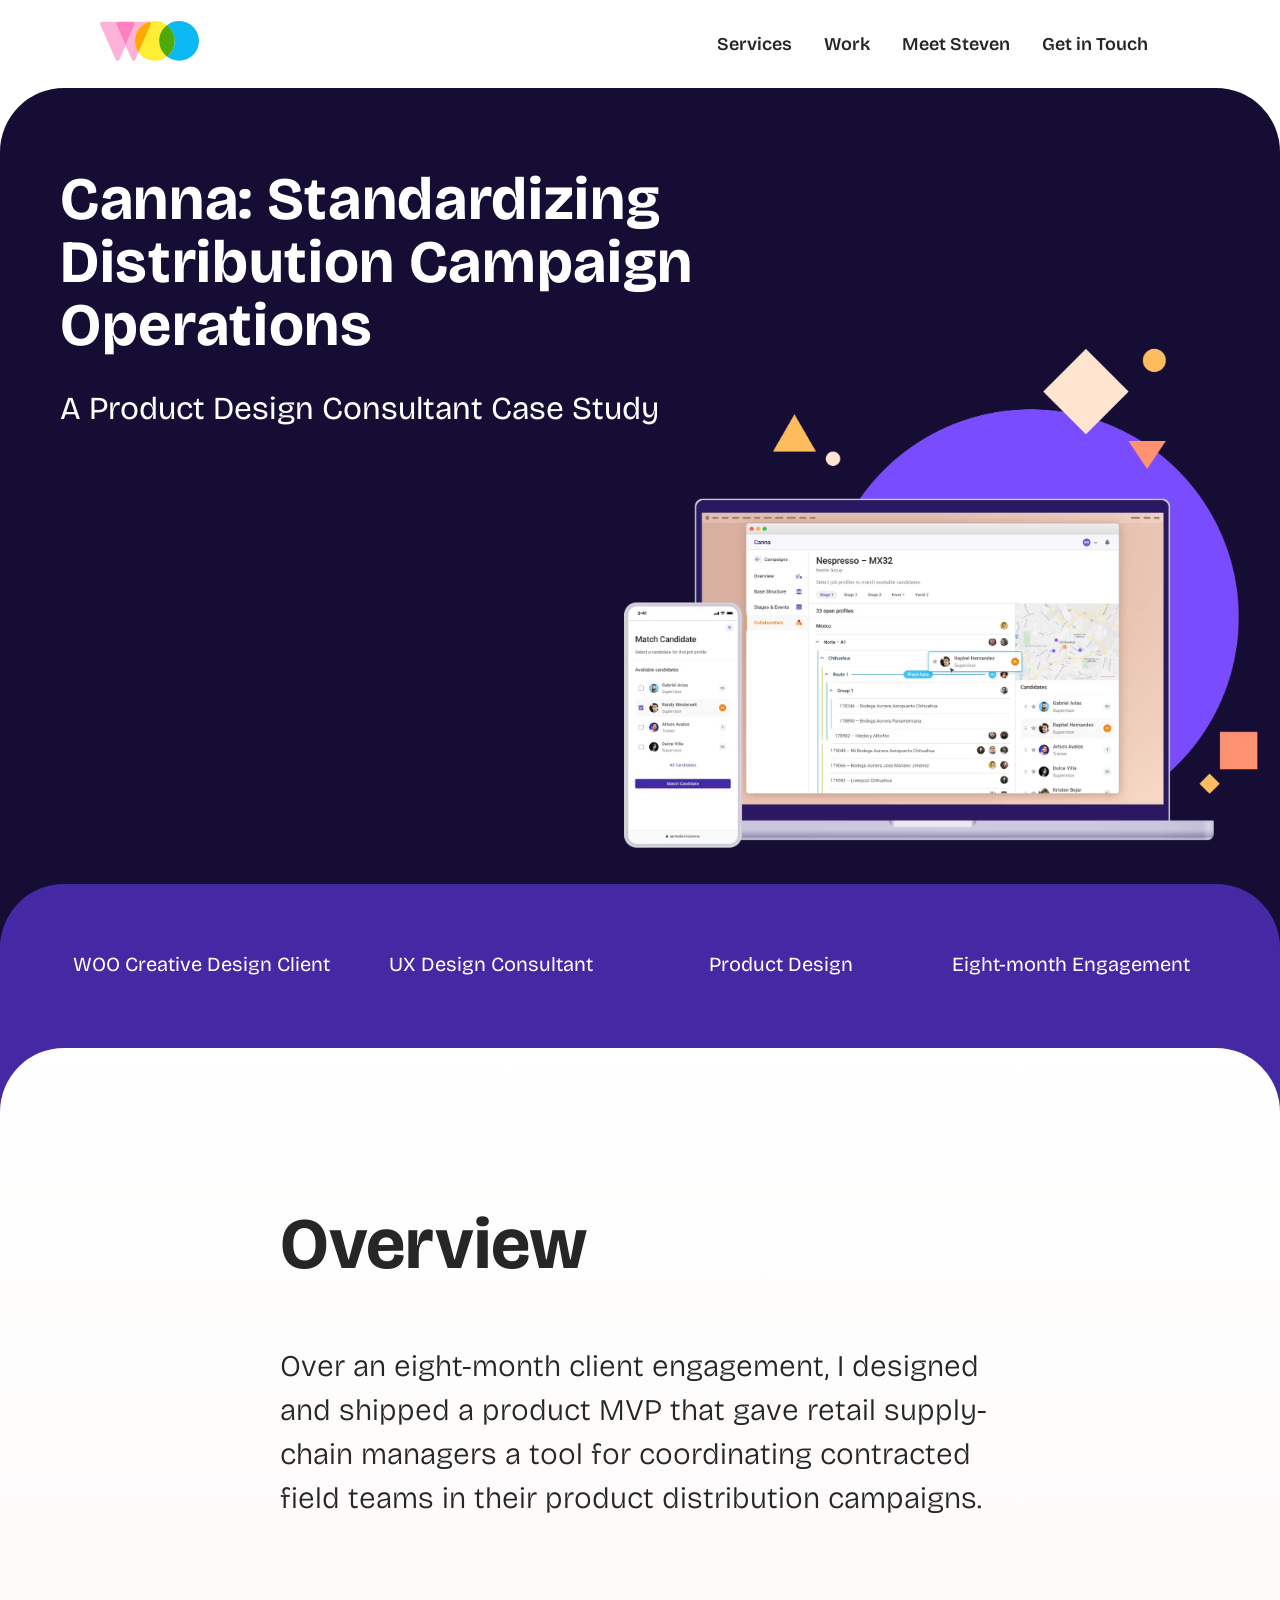
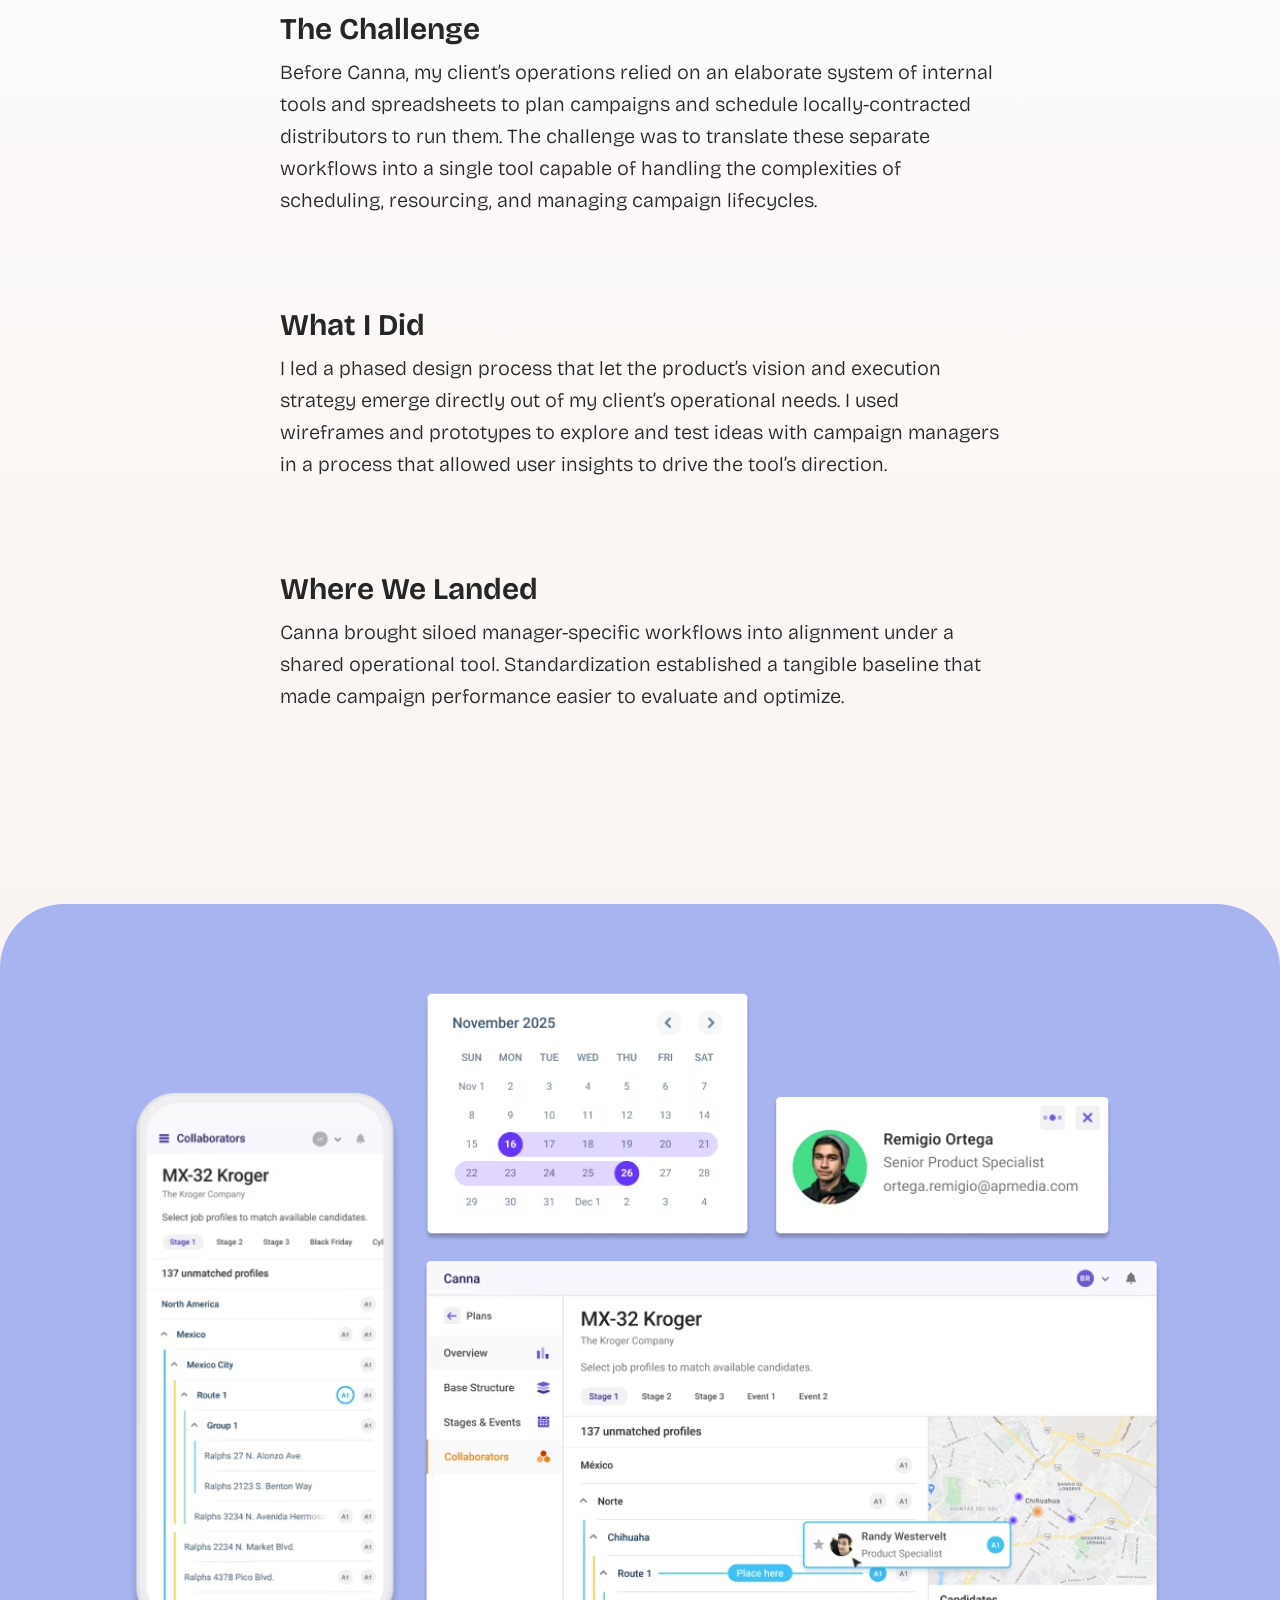
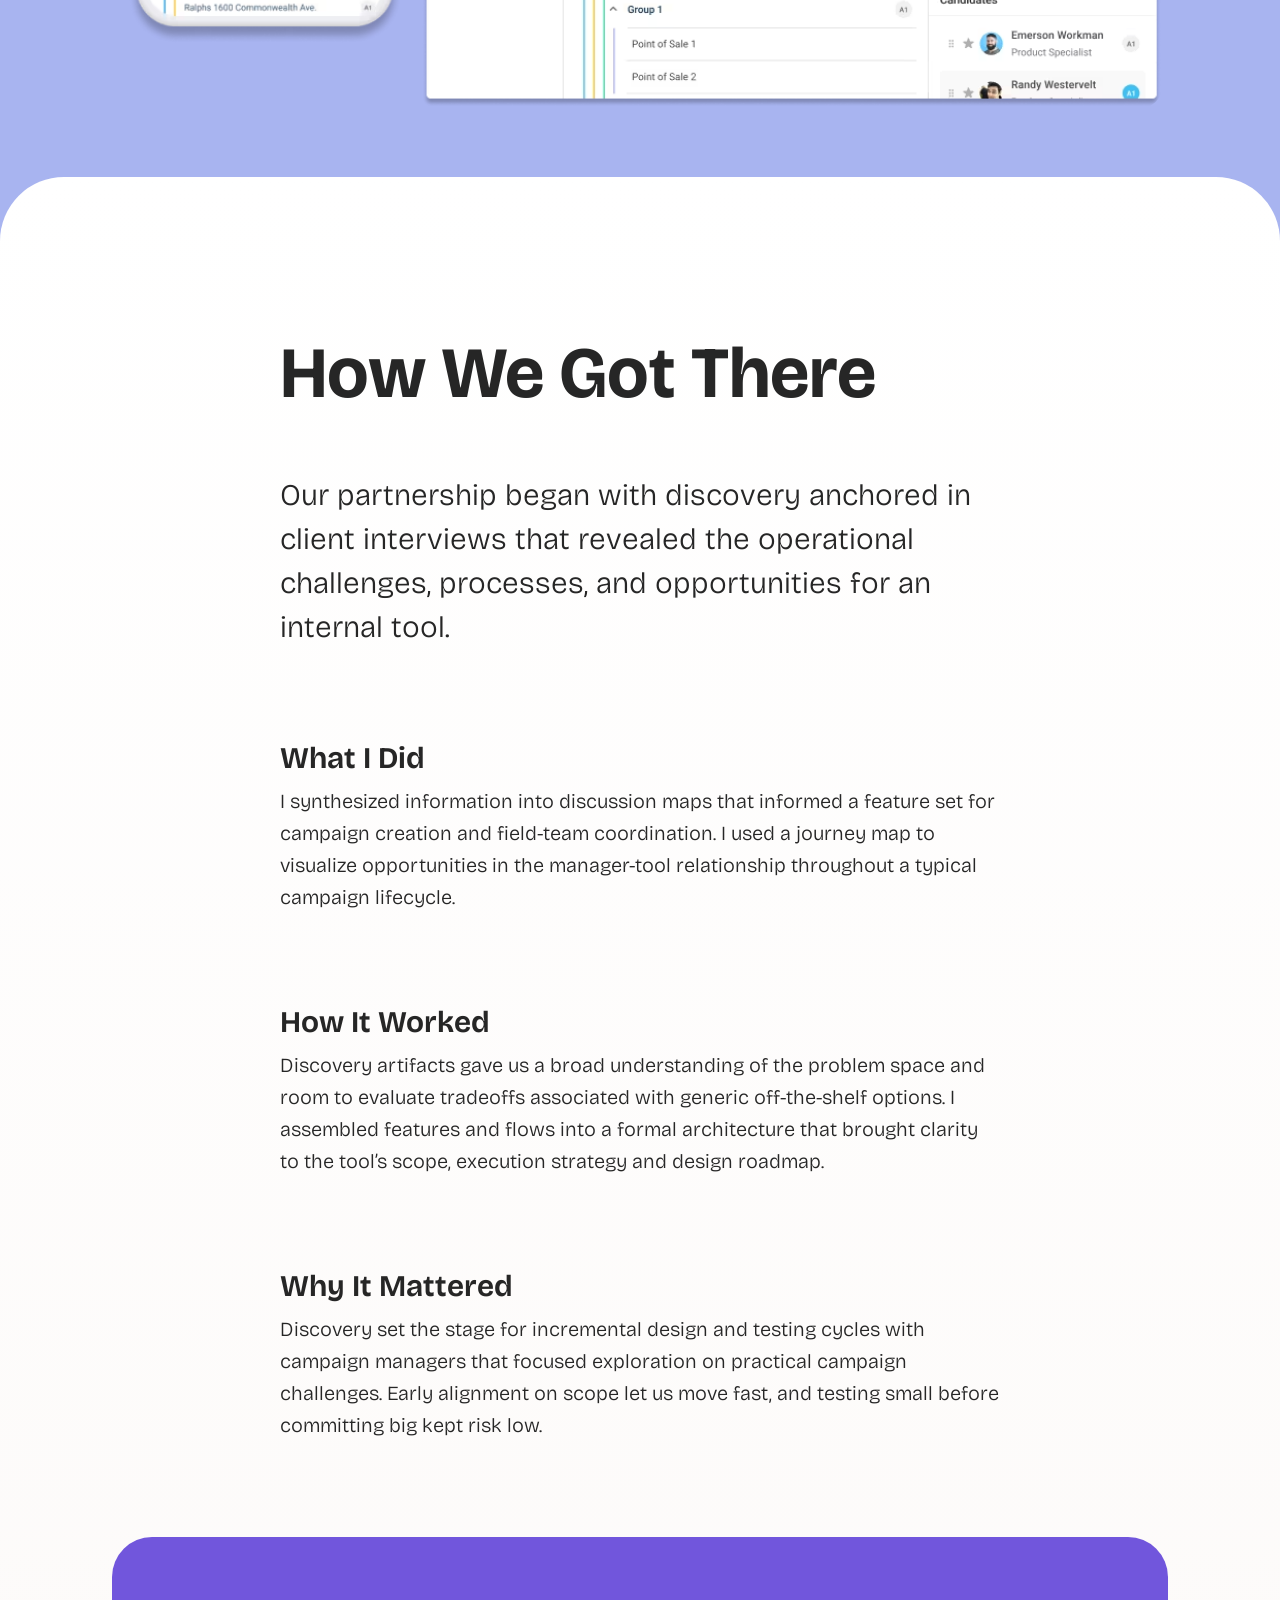
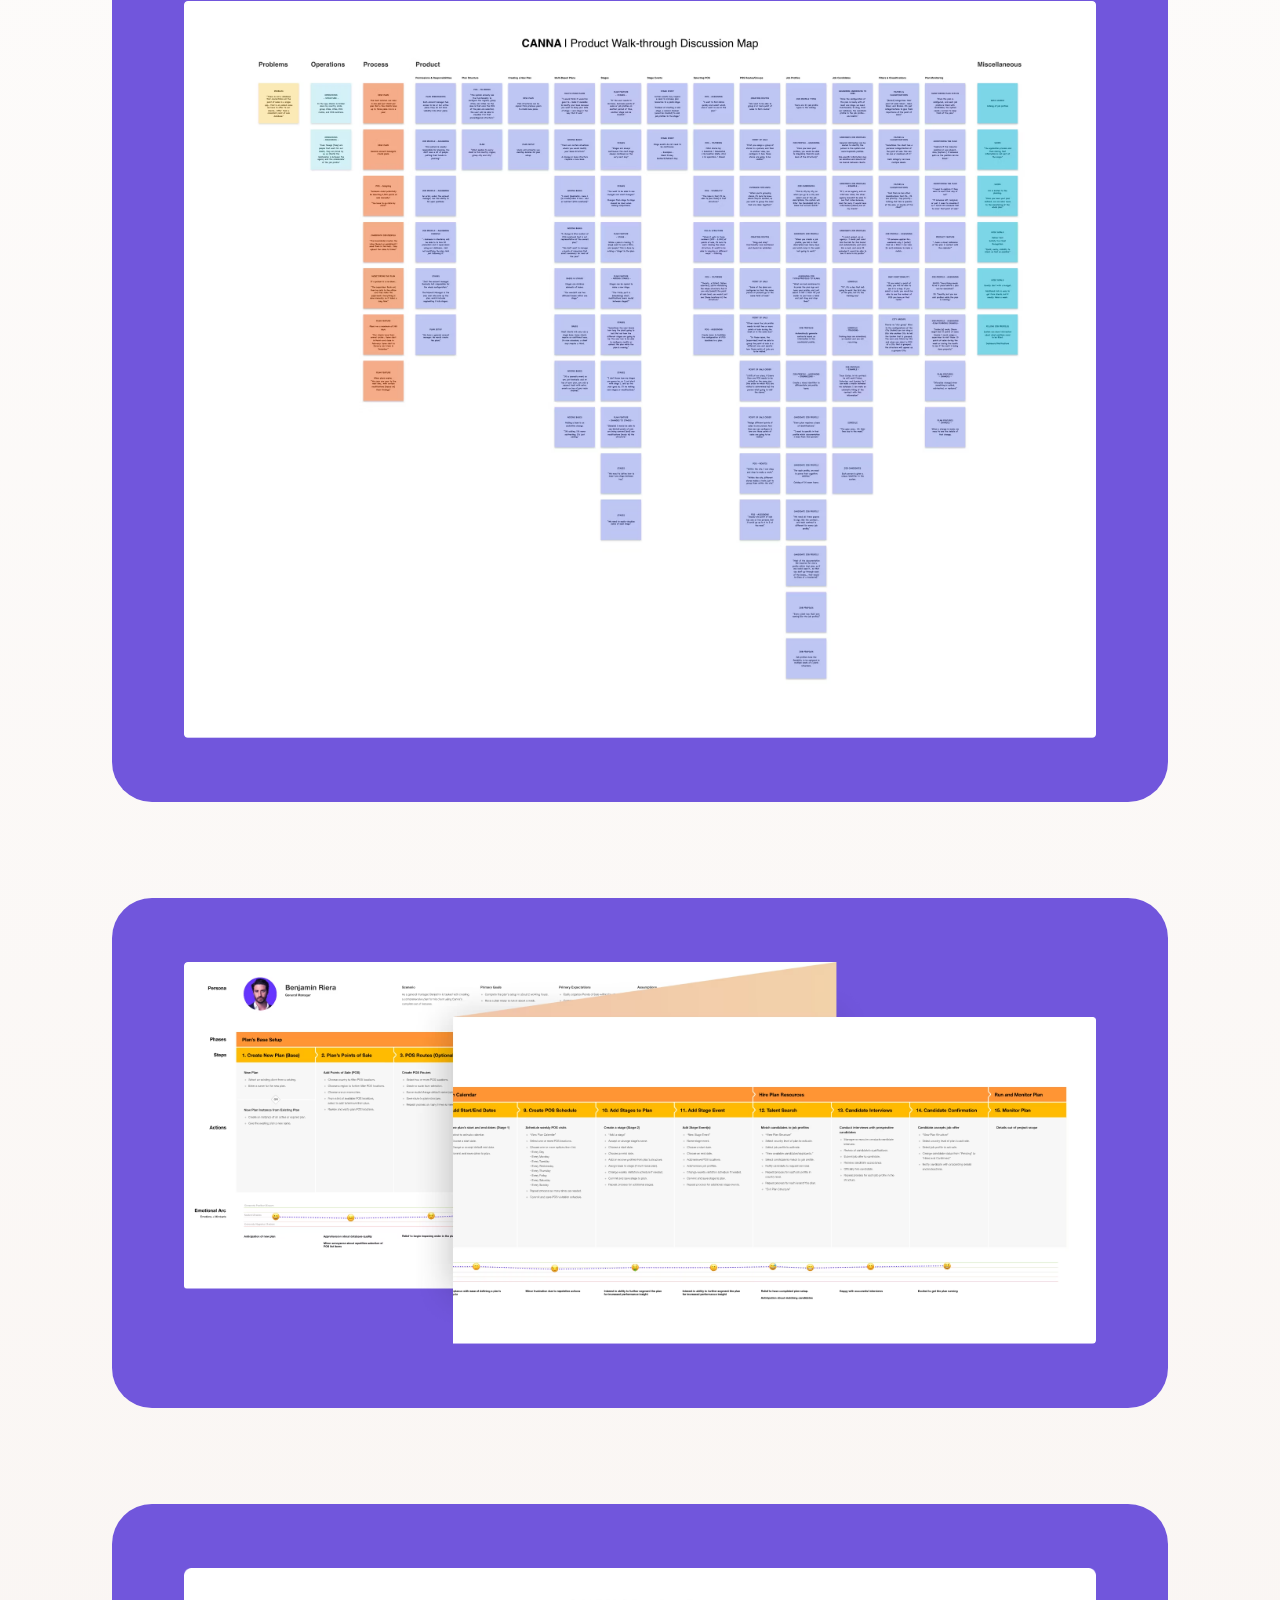
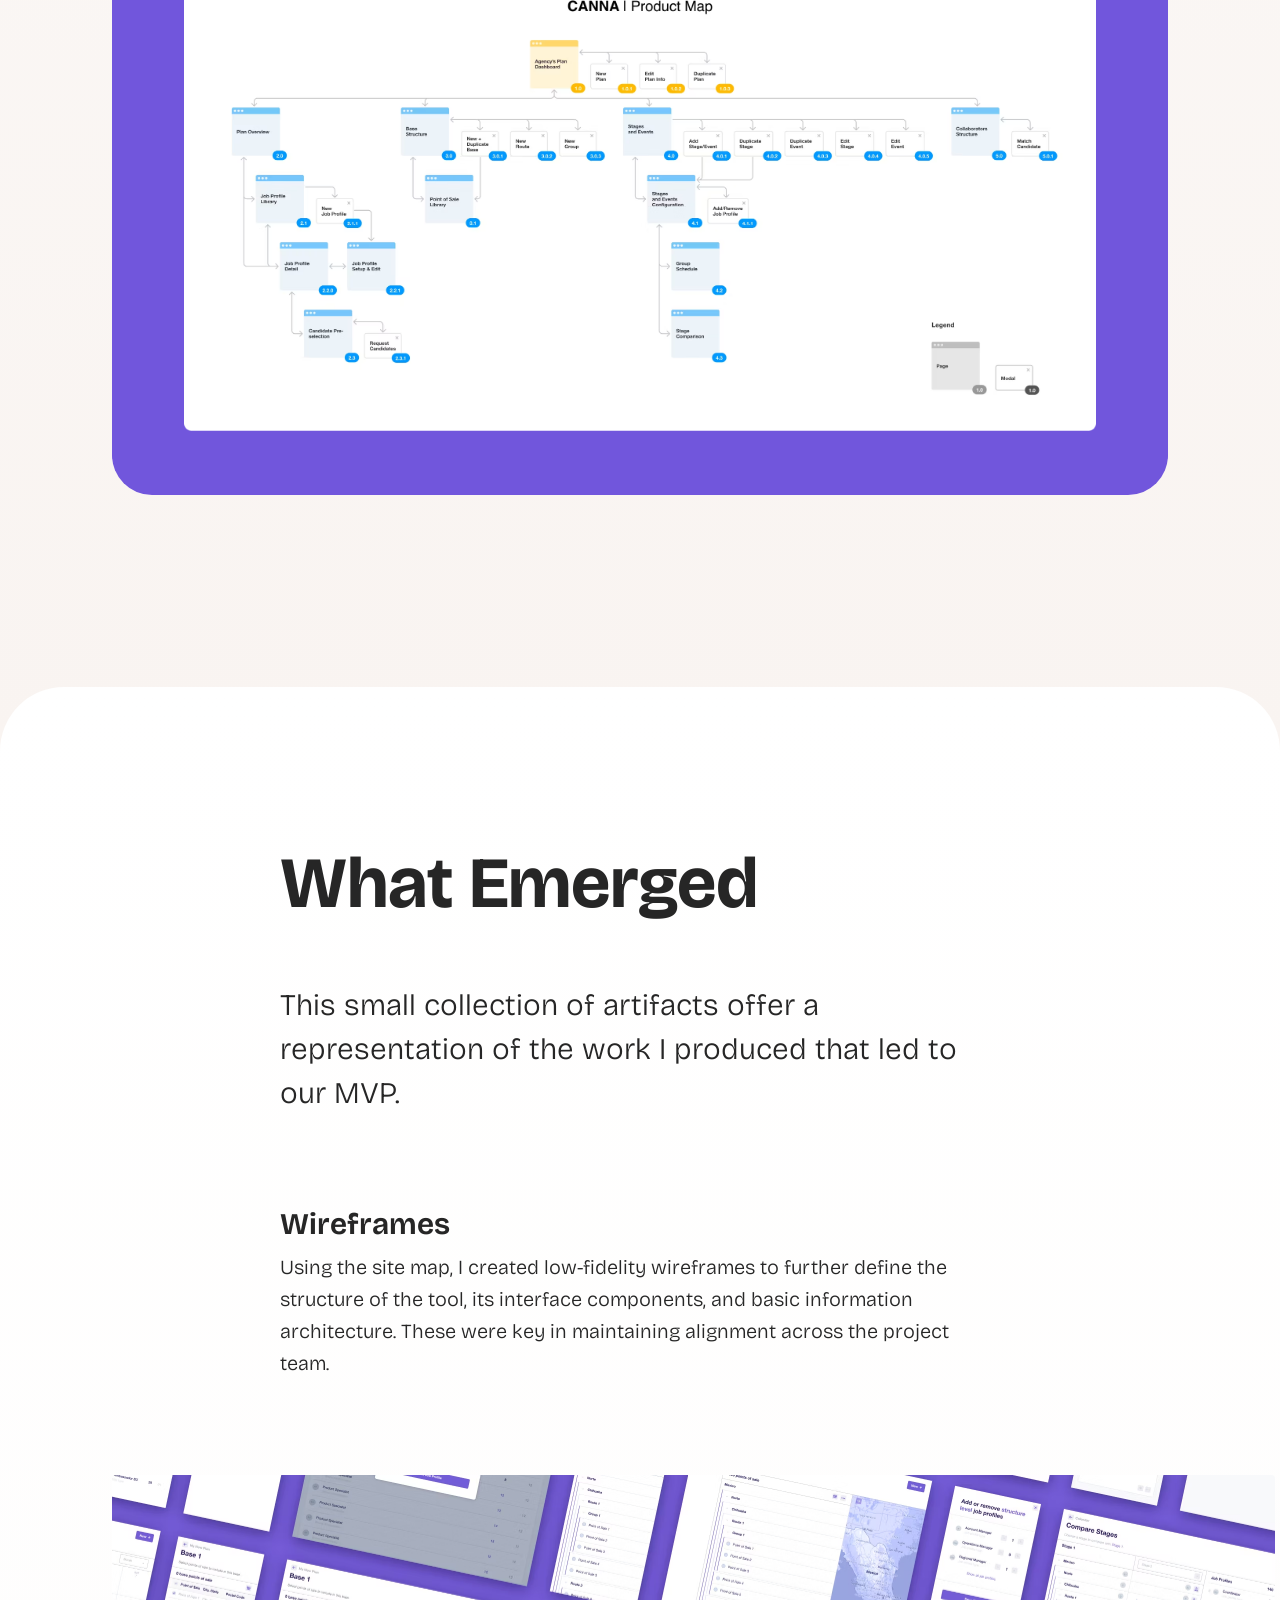
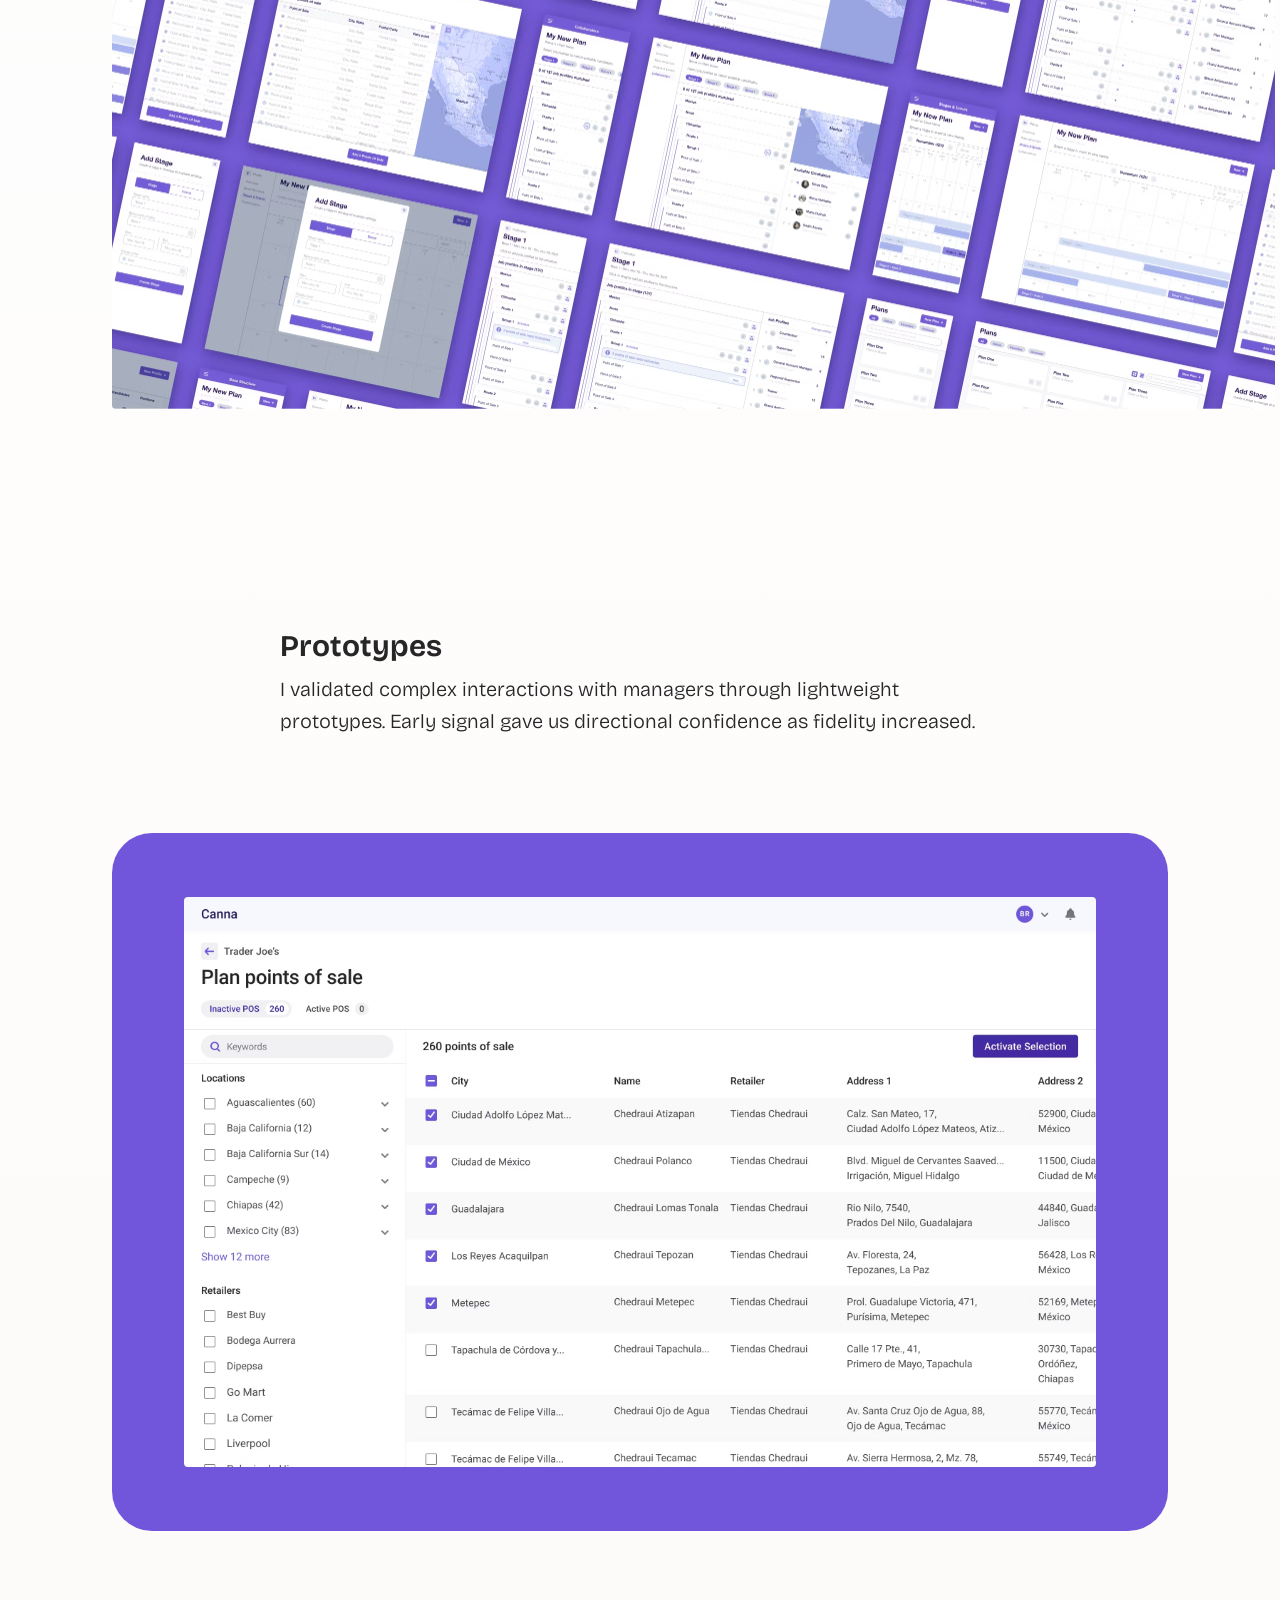
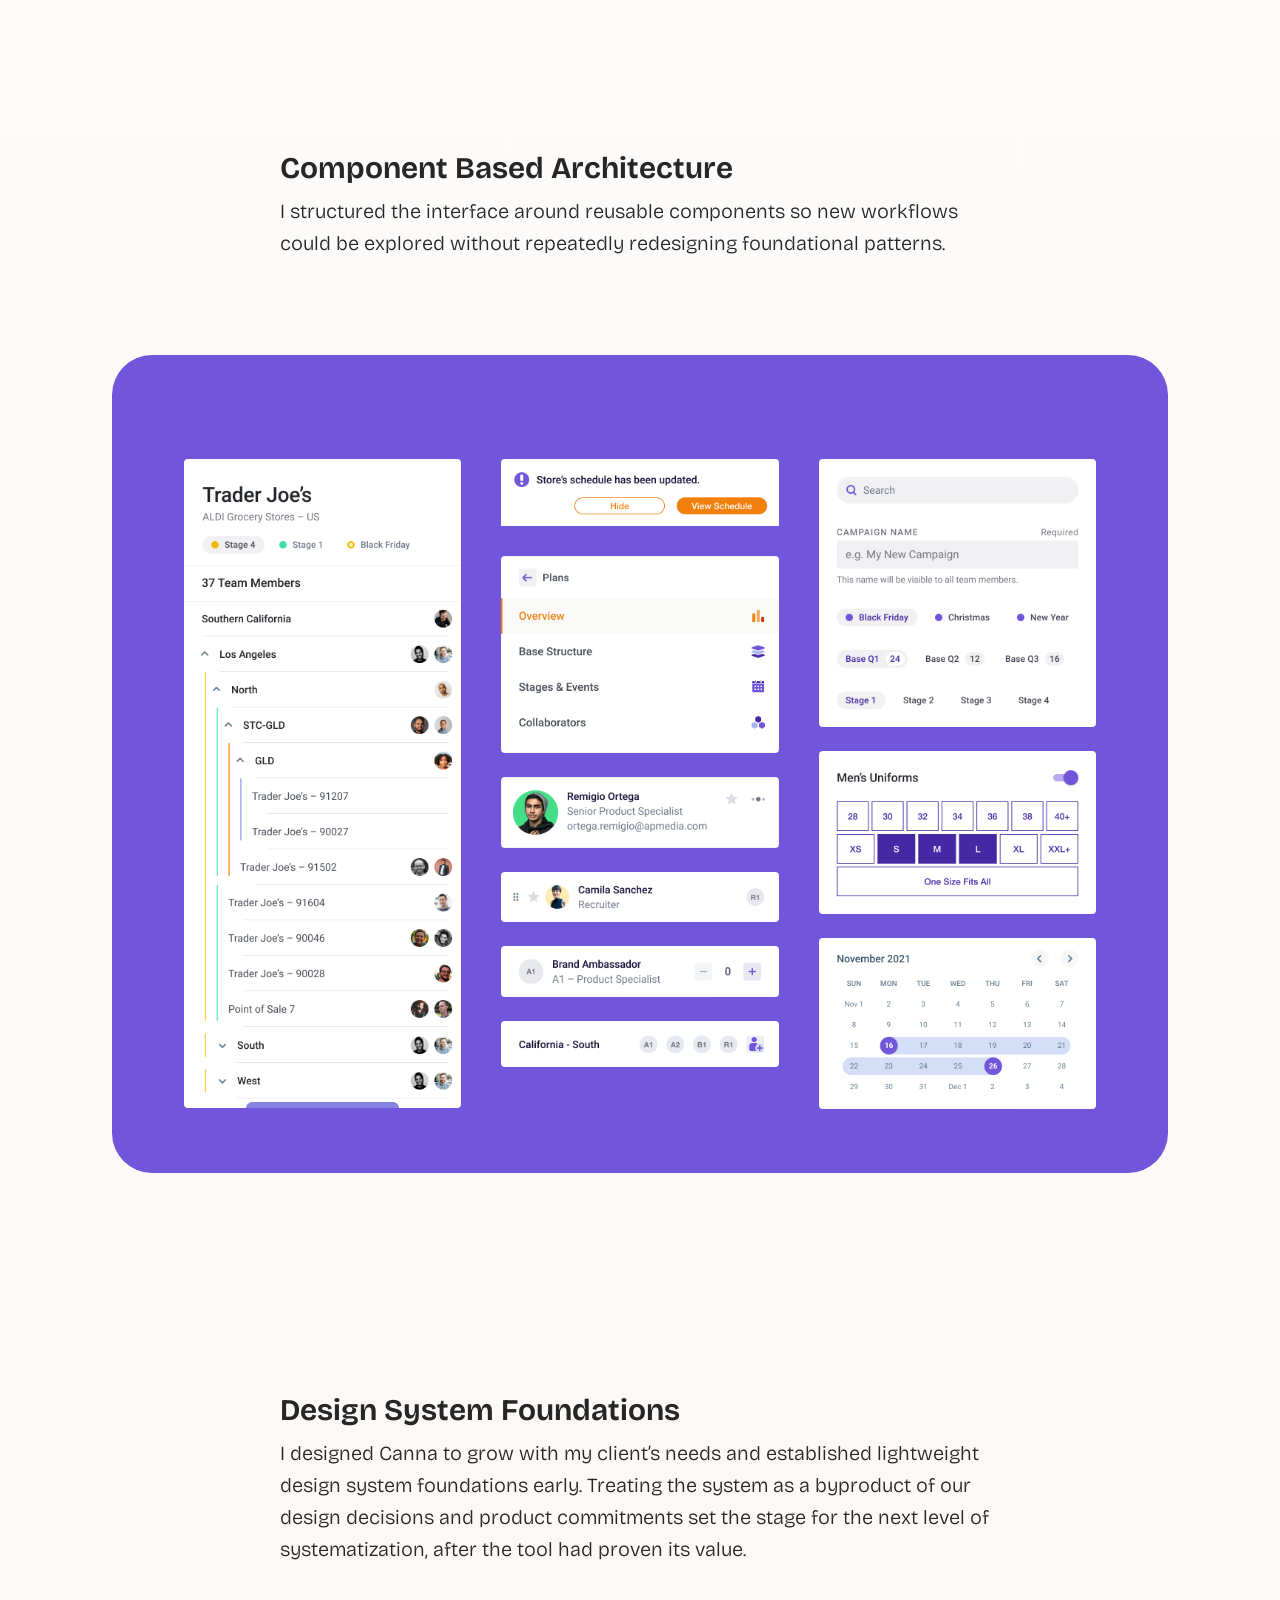
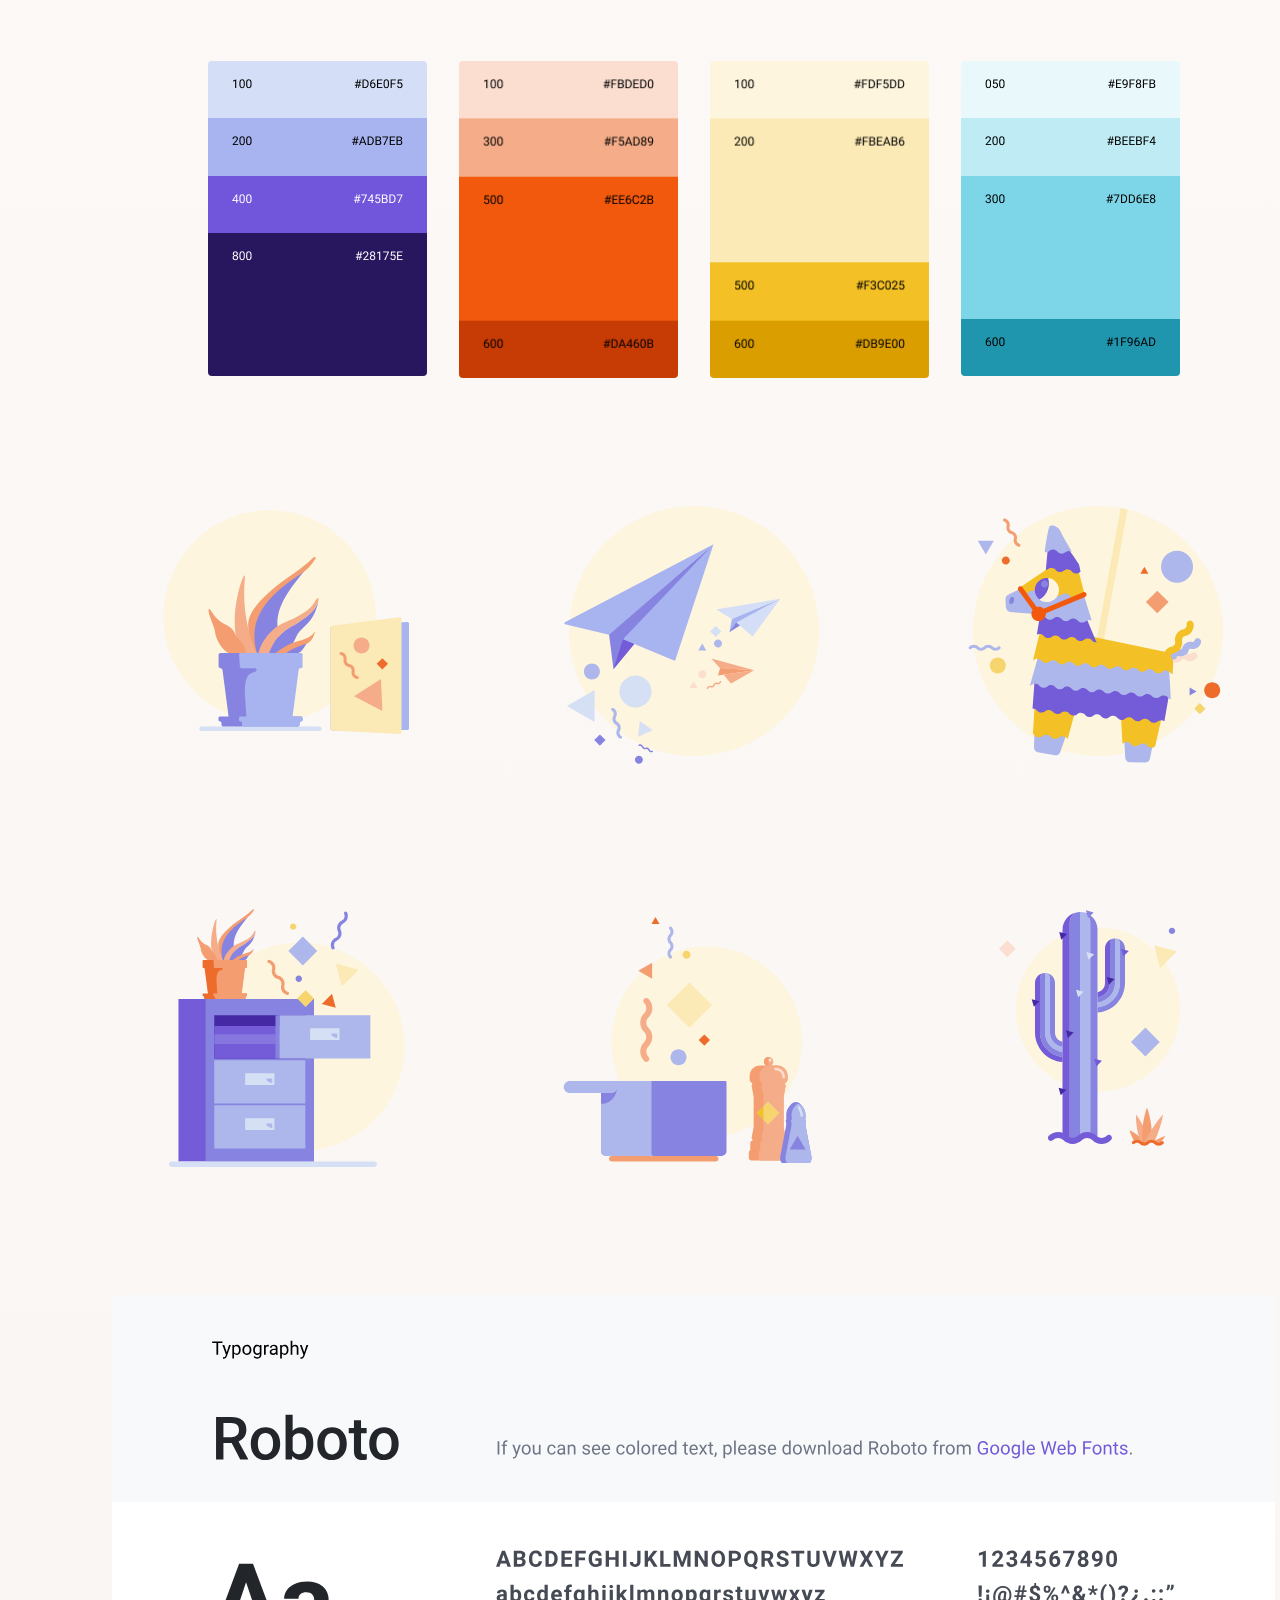
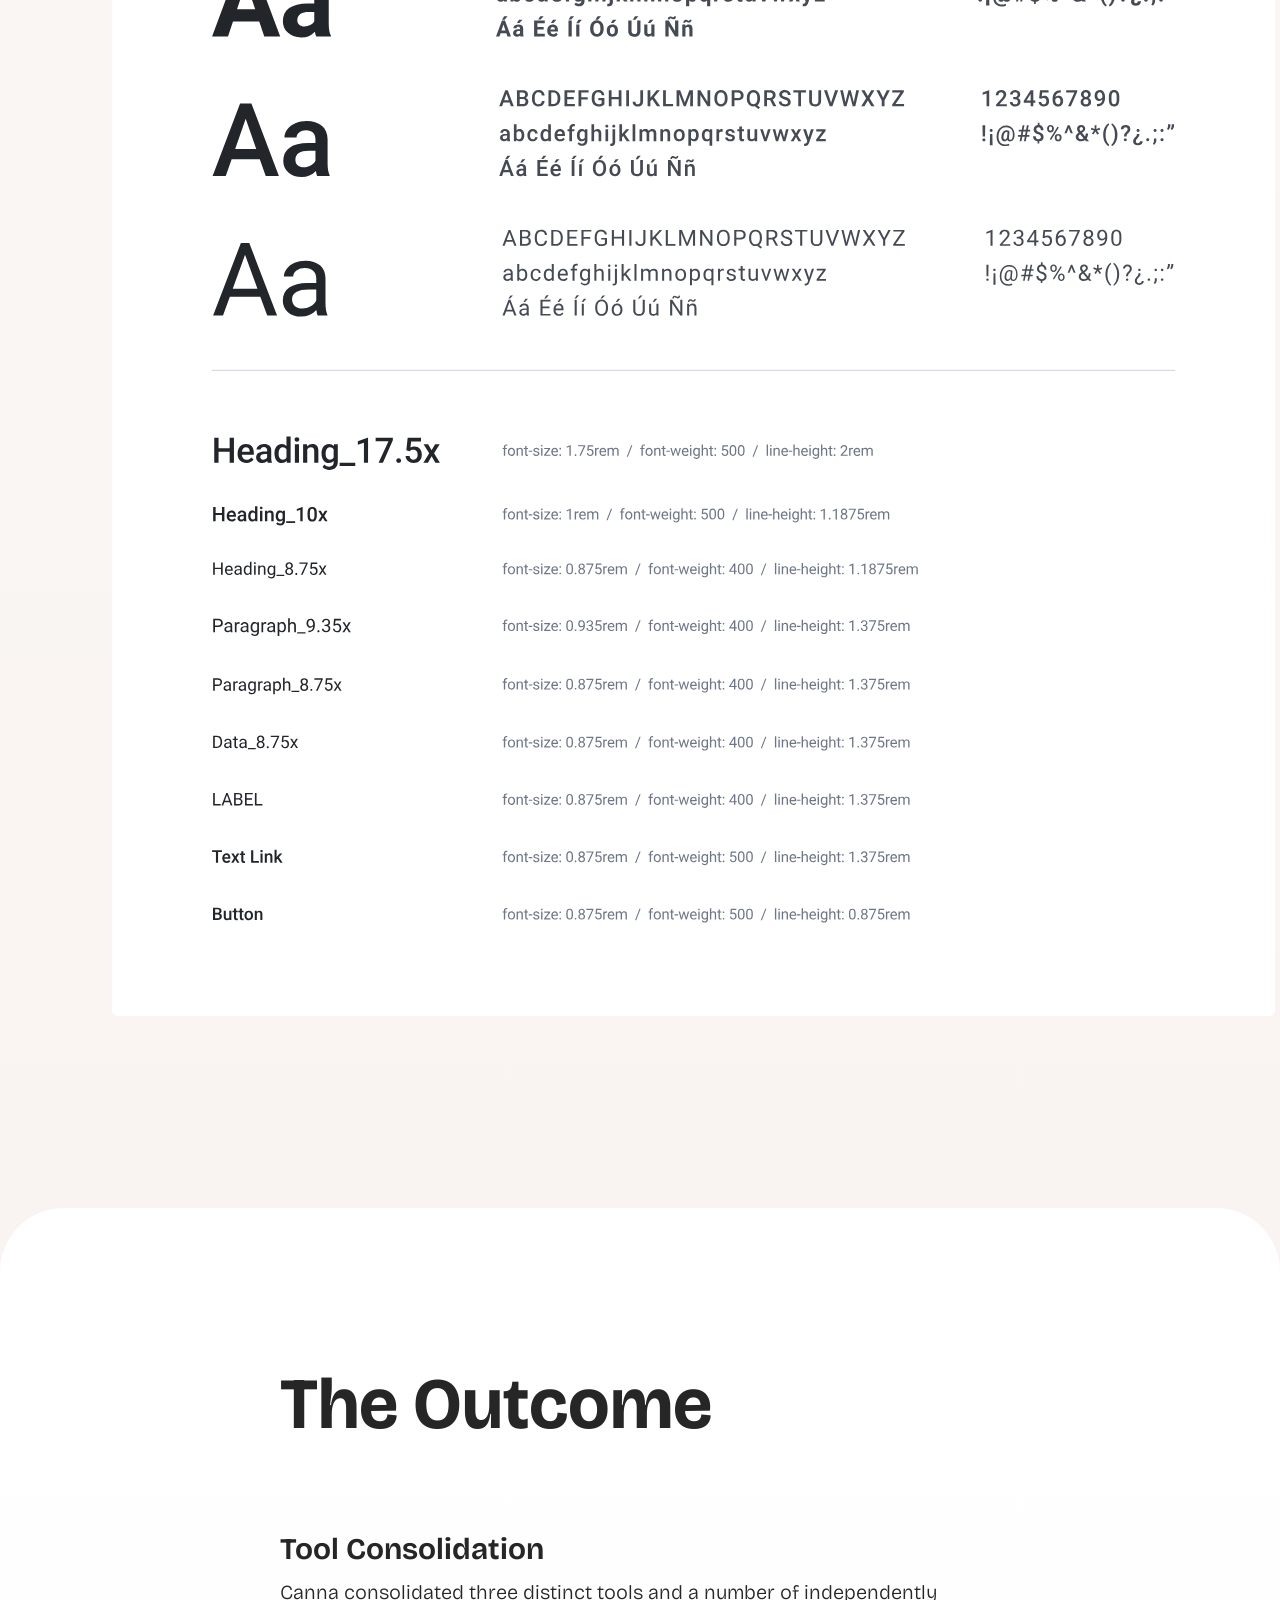
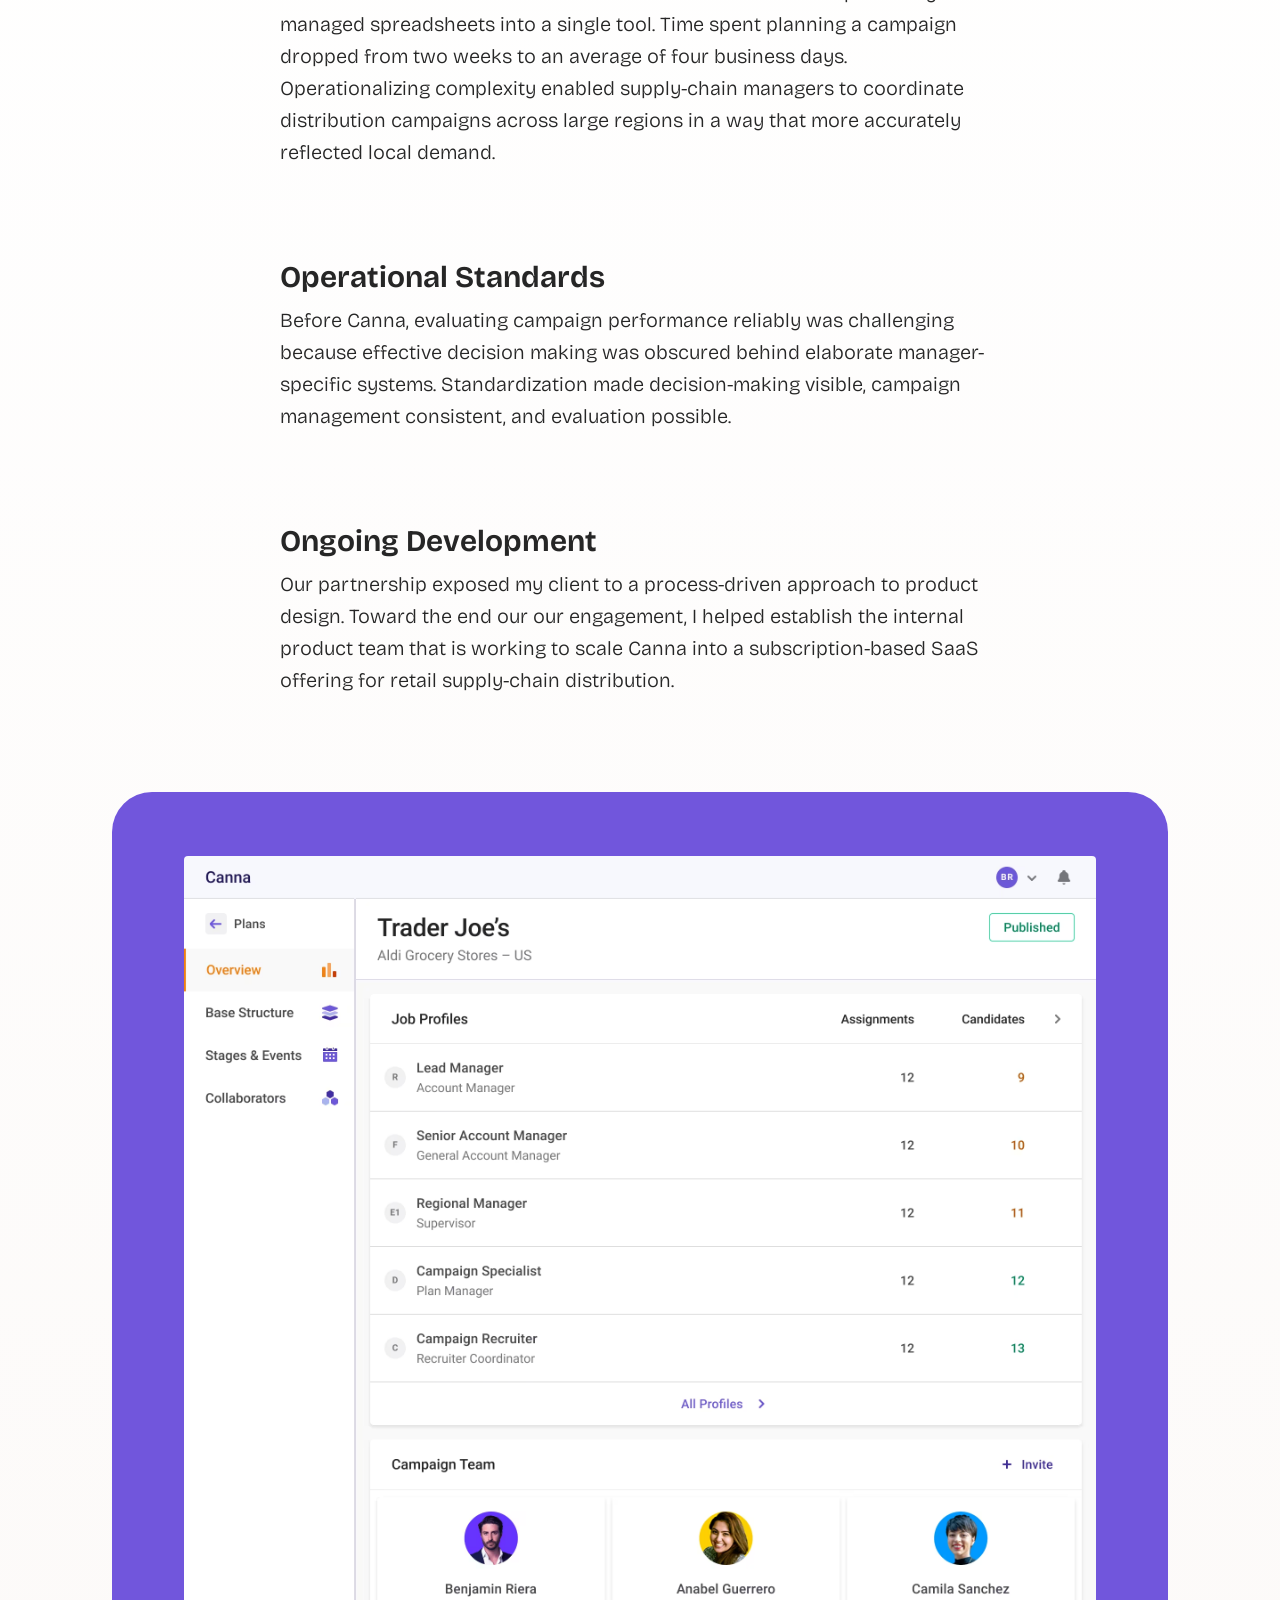
==== commit 3d694cc2: "Canna Case Study complete with images" ====
--- a/work/canna/canna.html
+++ b/work/canna/canna.html
@@ -56,7 +56,7 @@
                 
                 <div class="item-1">
                     <!-- <h4>Company</h4> -->
-                    <p>Client</p>
+                    <p>WOO Creative Design Client</p>
                 </div>
                 
                 <div class="item-2">
@@ -93,7 +93,7 @@
                             <p class="intro">Over an eight-month client engagement, I designed and shipped a product MVP that gave retail supply-chain managers a tool for coordinating contracted field teams in their product distribution campaigns.</p>
                             
                             <h3>The Challenge</h3>
-                            <p>Before Canna, my client’s operations relied on an elaborate system of internal tools and spreadsheets to plan campaigns and schedule locally-contracted distributors to run them. The challenge was to translate these separate workflows into a single tool capable of handling the complexities of campaign management.</p>
+                            <p>Before Canna, my client’s operations relied on an elaborate system of internal tools and spreadsheets to plan campaigns and schedule locally-contracted distributors to run them. The challenge was to translate these separate workflows into a single tool capable of handling the complexities of scheduling, resourcing, and managing campaign lifecycles.</p>
 
                             <h3>What I Did</h3>
                             <p>I led a phased design process that let the product’s vision and execution strategy emerge directly out of my client’s operational needs. I used wireframes and prototypes to explore and test ideas with campaign managers in a process that allowed user insights to drive the tool’s direction. </p>
@@ -128,11 +128,20 @@
 
                             <h3>Why It Mattered</h3>
                             <p>Discovery set the stage for incremental design and testing cycles with campaign managers that focused exploration on practical campaign challenges. Early alignment on scope let us move fast, and testing small before committing big kept risk low.</p>
-                        </div>
-
-                        <img src="resources/images/img-discussionmap.avif">
-                        <img src="resources/images/img-journeymap.avif">
-                        <img src="resources/images/img-sitemap.avif">
+
+                        </div>
+
+                        <div class="matte">
+                            <img src="resources/images/img-discussionmap.avif">
+                        </div>
+
+                        <div class="matte">
+                            <img src="resources/images/img-journeymap.avif">
+                        </div>
+
+                        <div class="matte">
+                            <img src="resources/images/img-sitemap.avif">
+                        </div>
 
                     </div>
                 </div>
@@ -147,19 +156,127 @@
 
                             <h3>Wireframes</h3>
                             <p>Using the site map, I created low-fidelity wireframes to further define the structure of the tool, its interface components, and basic information architecture. These were key in maintaining alignment across the project team.</p>
+                        </div>
+
+                        <div class="matte-alt">
+                            <img src="resources/images/img-wireframes.avif">
+                        </div>
+                    </div>  
+                        
+                    <div class="stack">
+                        <div class="choke">
 
                             <h3>Prototypes</h3>
                             <p>I validated complex interactions with managers through lightweight prototypes. Early signal gave us directional confidence as fidelity increased.</p>
+                        </div>
+
+                        <div class="matte">
+                            <img src="resources/images/img-prototype.png">
+                        </div>
+                    </div>
+
+                    <!-- <div class="stack">
+                        <div class="choke">
 
                             <h3>Product Requirements</h3>
                             <p>Throughout the process, I defined functional requirements alongside designs to establish expected behaviors and give developers clear implementation guidance. This ensured elements were built as designed.</p>
+                        </div>
+
+                    </div> -->
+
+                    <div class="stack">
+                        <div class="choke">
 
                             <h3>Component Based Architecture</h3>
                             <p>I structured the interface around reusable components so new workflows could be explored without repeatedly redesigning foundational patterns.</p>
+                        </div>
+
+                        <!-- PASTED FROM PREVIOUS CASE STUDY START -->
+                        <div class="matte">
+                            <div class="grid-components">
+                                <div class="ma-components">
+                                    <img class="" src="resources/images/component-01.png">
+                                </div>
+                                
+                                <div class="ma-components">
+                                    <img class="" src="resources/images/component-02.png">
+                                    <img class="" src="resources/images/component-03.png">
+                                    <img class="" src="resources/images/component-04.png">
+                                    <img class="" src="resources/images/component-05.png">
+                                    <img class="" src="resources/images/component-06.png">
+                                    <img class="" src="resources/images/component-07.png">
+                                </div>
+
+                                <div class="ma-components">
+                                    <img class="" src="resources/images/component-08.png">
+                                    <img class="" src="resources/images/component-09.png">
+                                    <img class="" src="resources/images/component-10.png">
+                                </div>
+                            </div>
+                        </div>
+                <!-- PASTED FROM PREVIOUS CASE STUDY END -->
+
+                    </div>
+
+                    <div class="stack">
+                        <div class="choke">
 
                             <h3>Design System Foundations</h3>
                             <p>I designed Canna to grow with my client’s needs and established lightweight design system foundations early. Treating the system as a byproduct of our design decisions and product commitments set the stage for the next level of systematization, after the tool had proven its value.</p>
                         </div>
+
+                        <div class="matte-alt">
+                            <div class="swatchGrid">
+                                <div>
+                                    <img class="work-example el1 round1" src="resources/images/swatch-indigo.png">
+                                </div>
+
+                                <div>
+                                    <img class="work-example el1 round1" src="resources/images/swatch-terra.png">
+                                </div>
+
+                                <div>
+                                    <img class="work-example el1 round1" src="resources/images/swatch-lemon.png">
+                                </div>
+
+                                <div>
+                                    <img class="work-example el1 round1" src="resources/images/swatch-zuma.png">
+                                </div>
+                            </div>
+                        </div>
+
+                        <div class="matte-alt">
+                            <div class="illustrationGrid">
+                                <div>
+                                    <img class="work-example" src="resources/images/il-welcome.svg">
+                                </div>
+
+                                <div>
+                                    <img class="work-example" src="resources/images/il-published.svg">
+                                </div>
+
+                                <div>
+                                    <img class="work-example" src="resources/images/il-favorites.svg">
+                                </div>
+
+                                <div>
+                                    <img class="work-example" src="resources/images/il-archived.svg">
+                                </div>
+
+                                <div>
+                                    <img class="work-example" src="resources/images/il-drafts.svg">
+                                </div>
+
+                                <div>
+                                    <img class="work-example" src="resources/images/il-cactus.svg">
+                                </div>
+                            </div>
+                        </div>
+
+                        <div class="matte-alt">
+			                <img class="work-example round1 el1" src="resources/images/ds-typography.svg">
+		                </div>
+
                     </div>
                 </div>
             </div>
@@ -179,6 +296,19 @@
                             <h3>Ongoing Development</h3>
                             <p>Our partnership exposed my client to a process-driven approach to product design. Toward the end our our engagement, I helped establish the internal product team that is working to scale Canna into a subscription-based SaaS offering for retail supply-chain distribution.</p>
                         </div>
+
+                        <div class="matte">
+                            <img class="work-example round1 el1" src="resources/images/img-canna-dsk-overview.avif">
+		                </div>
+
+                        <div class="matte">
+                            <img class="work-example round1 el1" src="resources/images/img-canna-dsk-se.avif">
+		                </div>
+
+                        <div class="matte">
+			                <img class="work-example round1 el1" src="resources/images/img-canna-dsk.avif">
+                        </div>
+
                     </div>
                 </div>
             </div>
--- a/work/canna/resources/styles-canna.css
+++ b/work/canna/resources/styles-canna.css
@@ -34,8 +34,62 @@
 margin-top: calc(var(--radius-prominent) * -1);
 }
 
+.matte,
 .band-alt img {
         border-radius: var(--radius-md);
+}
+
+.matte {
+    display: flex;
+    flex-direction: column;
+    justify-content: center;
+    align-items: center;
+    padding: 4rem 4.5rem;
+    background-color: hsla(252, 66%, 60%, 1);
+    width: 100%;
+}
+
+.matte-alt {
+    display: flex;
+    flex-direction: column;
+    justify-content: center;
+    align-items: center;
+    width: 100%;
+}
+
+.matte img,
+.matte-alt img {
+    width: 100%;
+    height: auto;
+    border-radius: .25rem;
+}
+
+.grid-components {
+	margin-top: 1rem;
+	display: grid;
+	grid-template-columns: 1fr;
+    width: 100%;
+}
+
+.ma-components {
+	display: flex;
+    flex-direction: column;
+    flex-wrap: nowrap;
+    gap: 1.5rem;
+}
+
+.swatchGrid {
+	display: grid;
+	grid-template-columns: 1fr 1fr;
+	grid-column-gap: 2rem;
+	/*border: solid purple;*/
+}
+
+.illustrationGrid {
+	display: grid;
+	grid-template-columns: 1fr 1fr 1fr;
+	grid-gap: 2rem;
+	/*border: solid violet;*/
 }
 
 
@@ -46,11 +100,28 @@
 /* Tablet & up (≥ 760px) */
 @media (min-width: 760px) {
 
+.matte,
 .band-alt img {
-        border-radius: var(--radius-lg);
+    border-radius: var(--radius-lg);
 }
 
+.matte-alt {
+    width: 1163px;
+}
 
+.grid-components {
+	margin-top: 2.5rem;
+	grid-template-columns: 1fr 1fr 1fr;
+	grid-column-gap: 2.5rem;
+}
+
+.swatchGrid {
+	grid-template-columns: 1fr 1fr 1fr 1fr;
+}
+
+.illustrationGrid {
+	grid-gap: 6.5rem;
+}
 
 
 
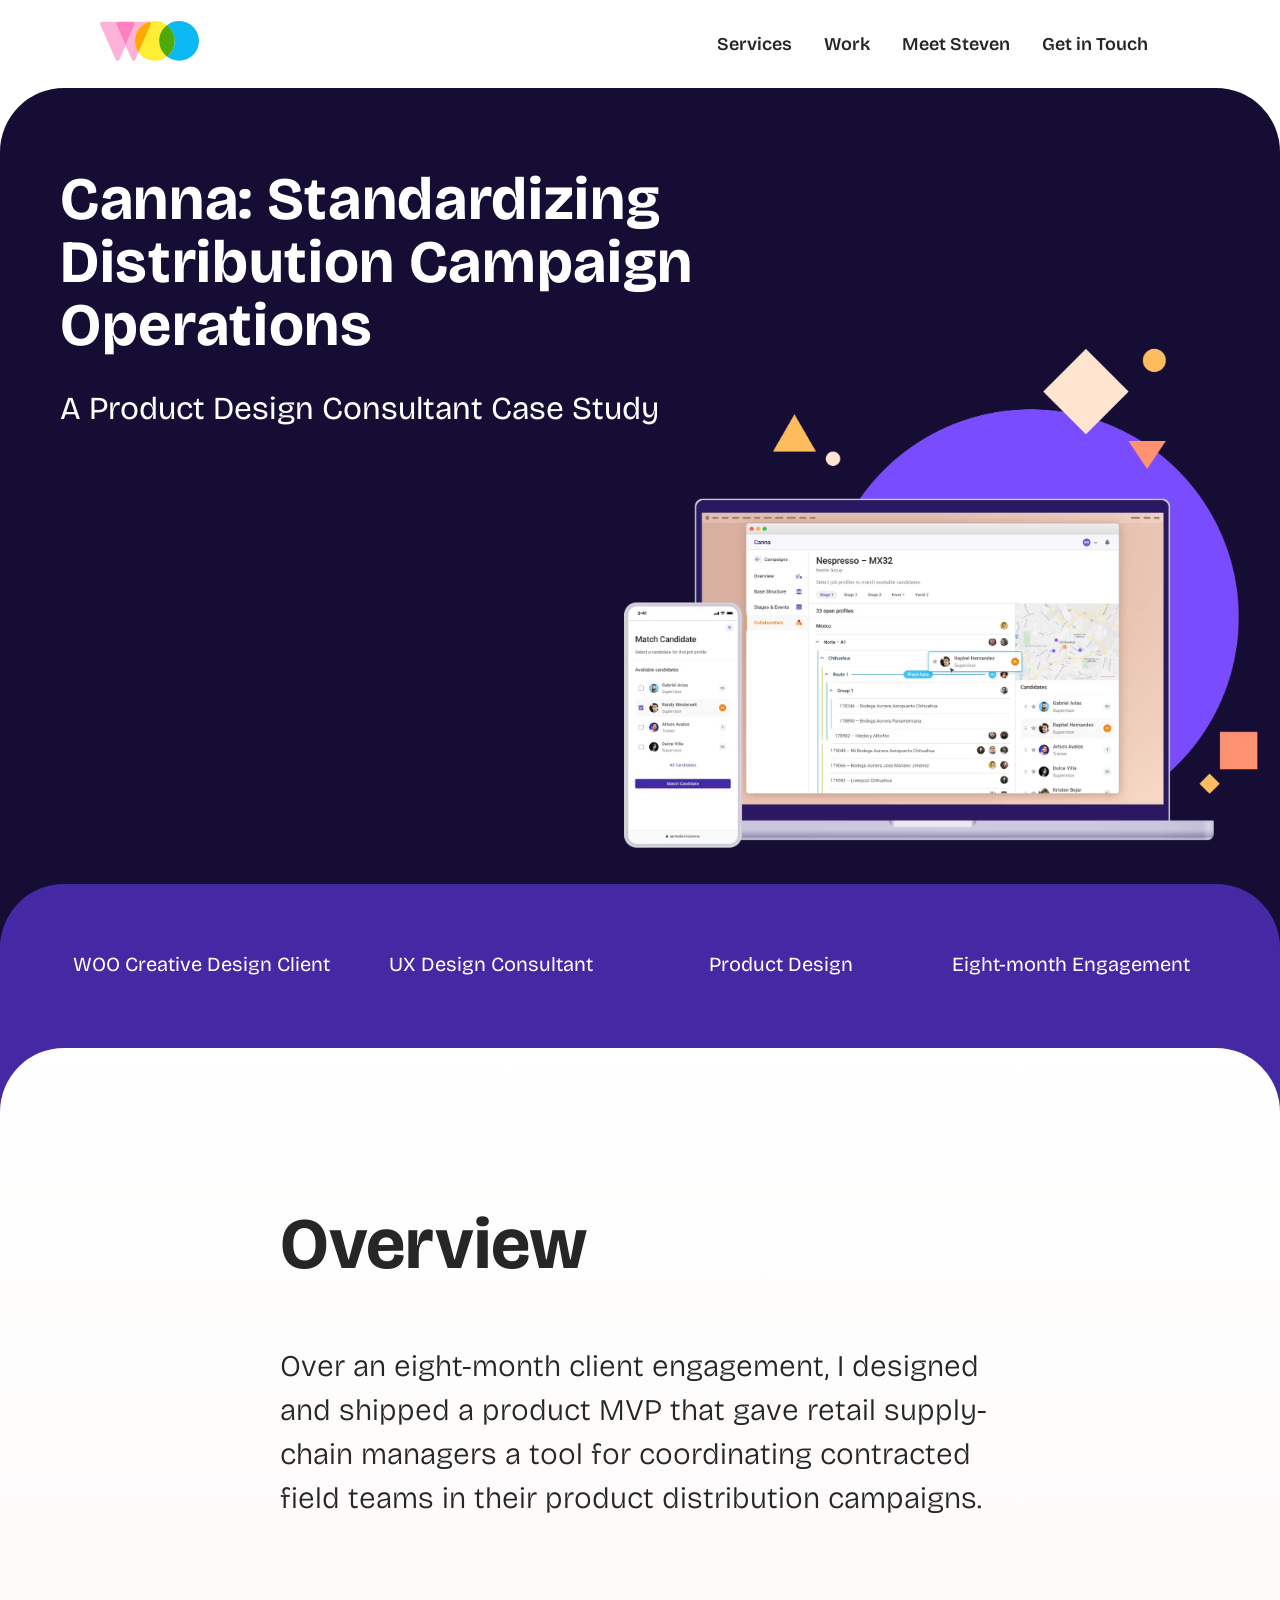
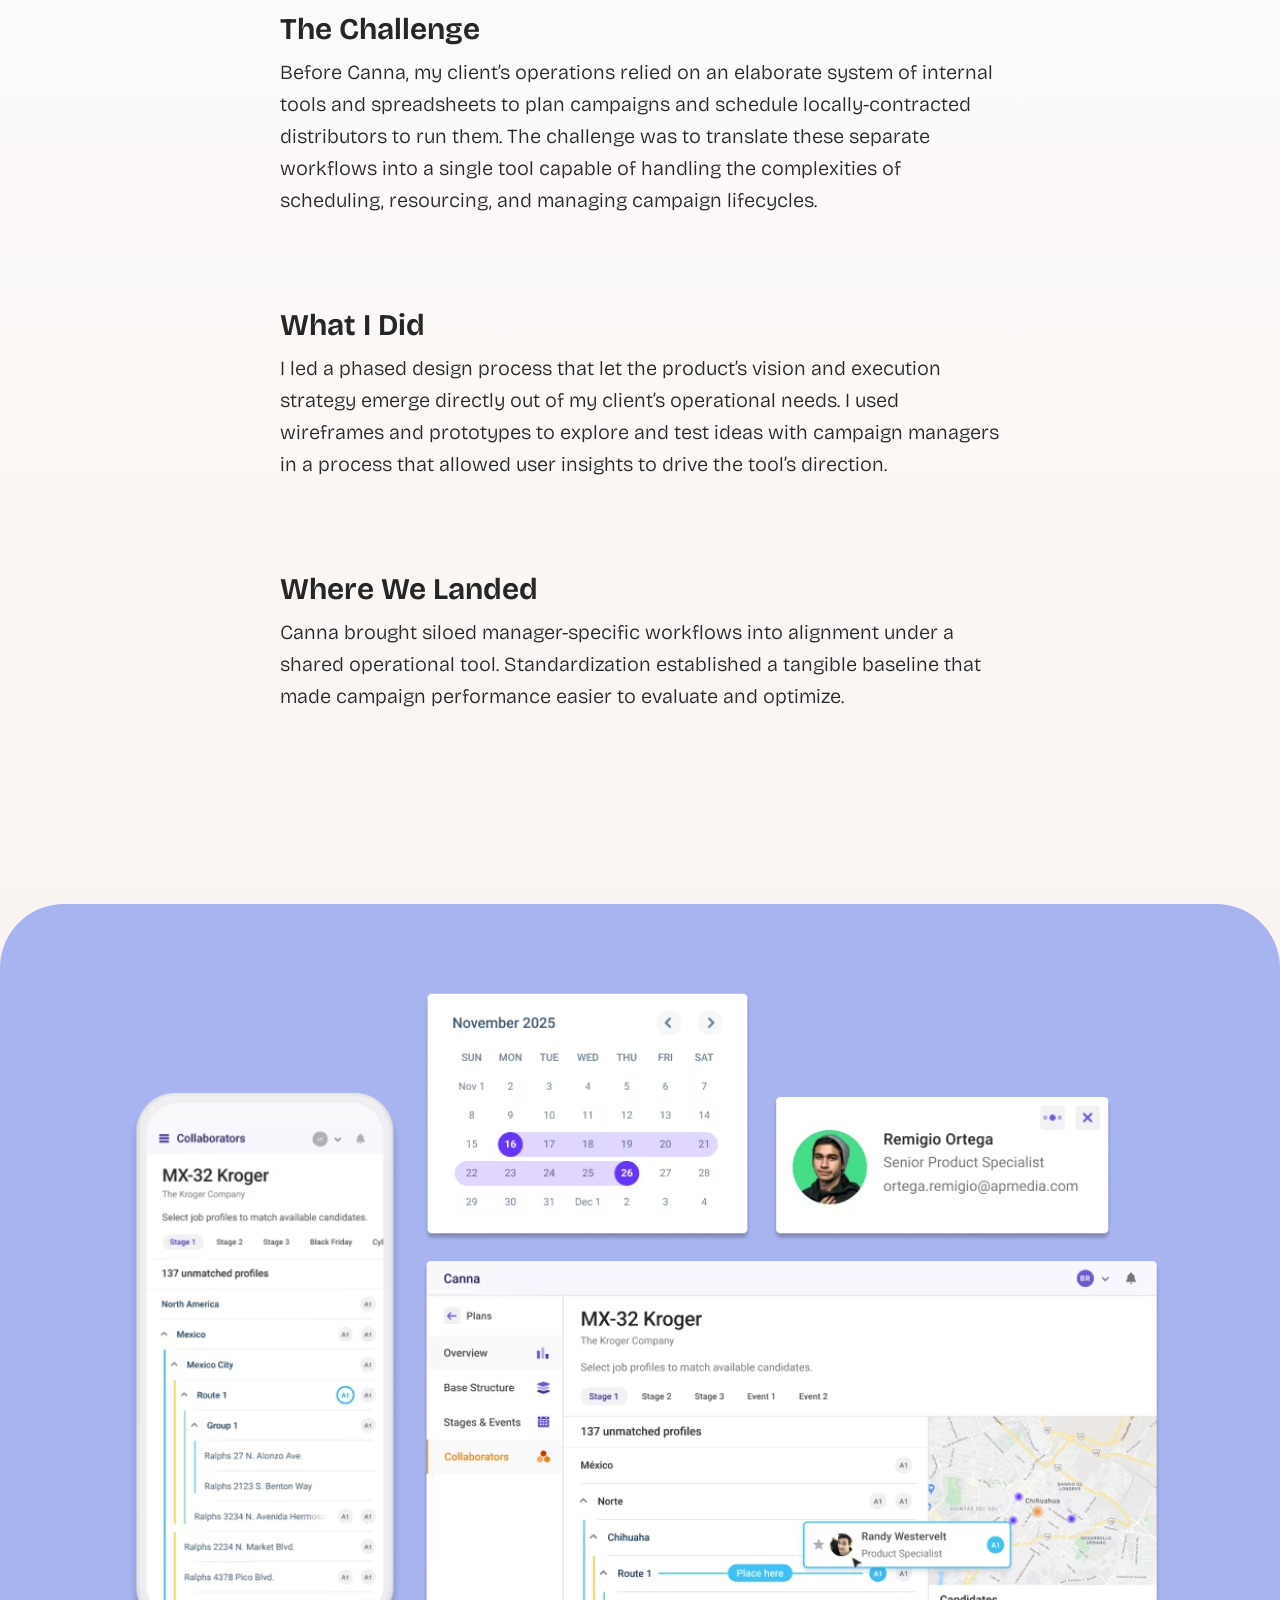
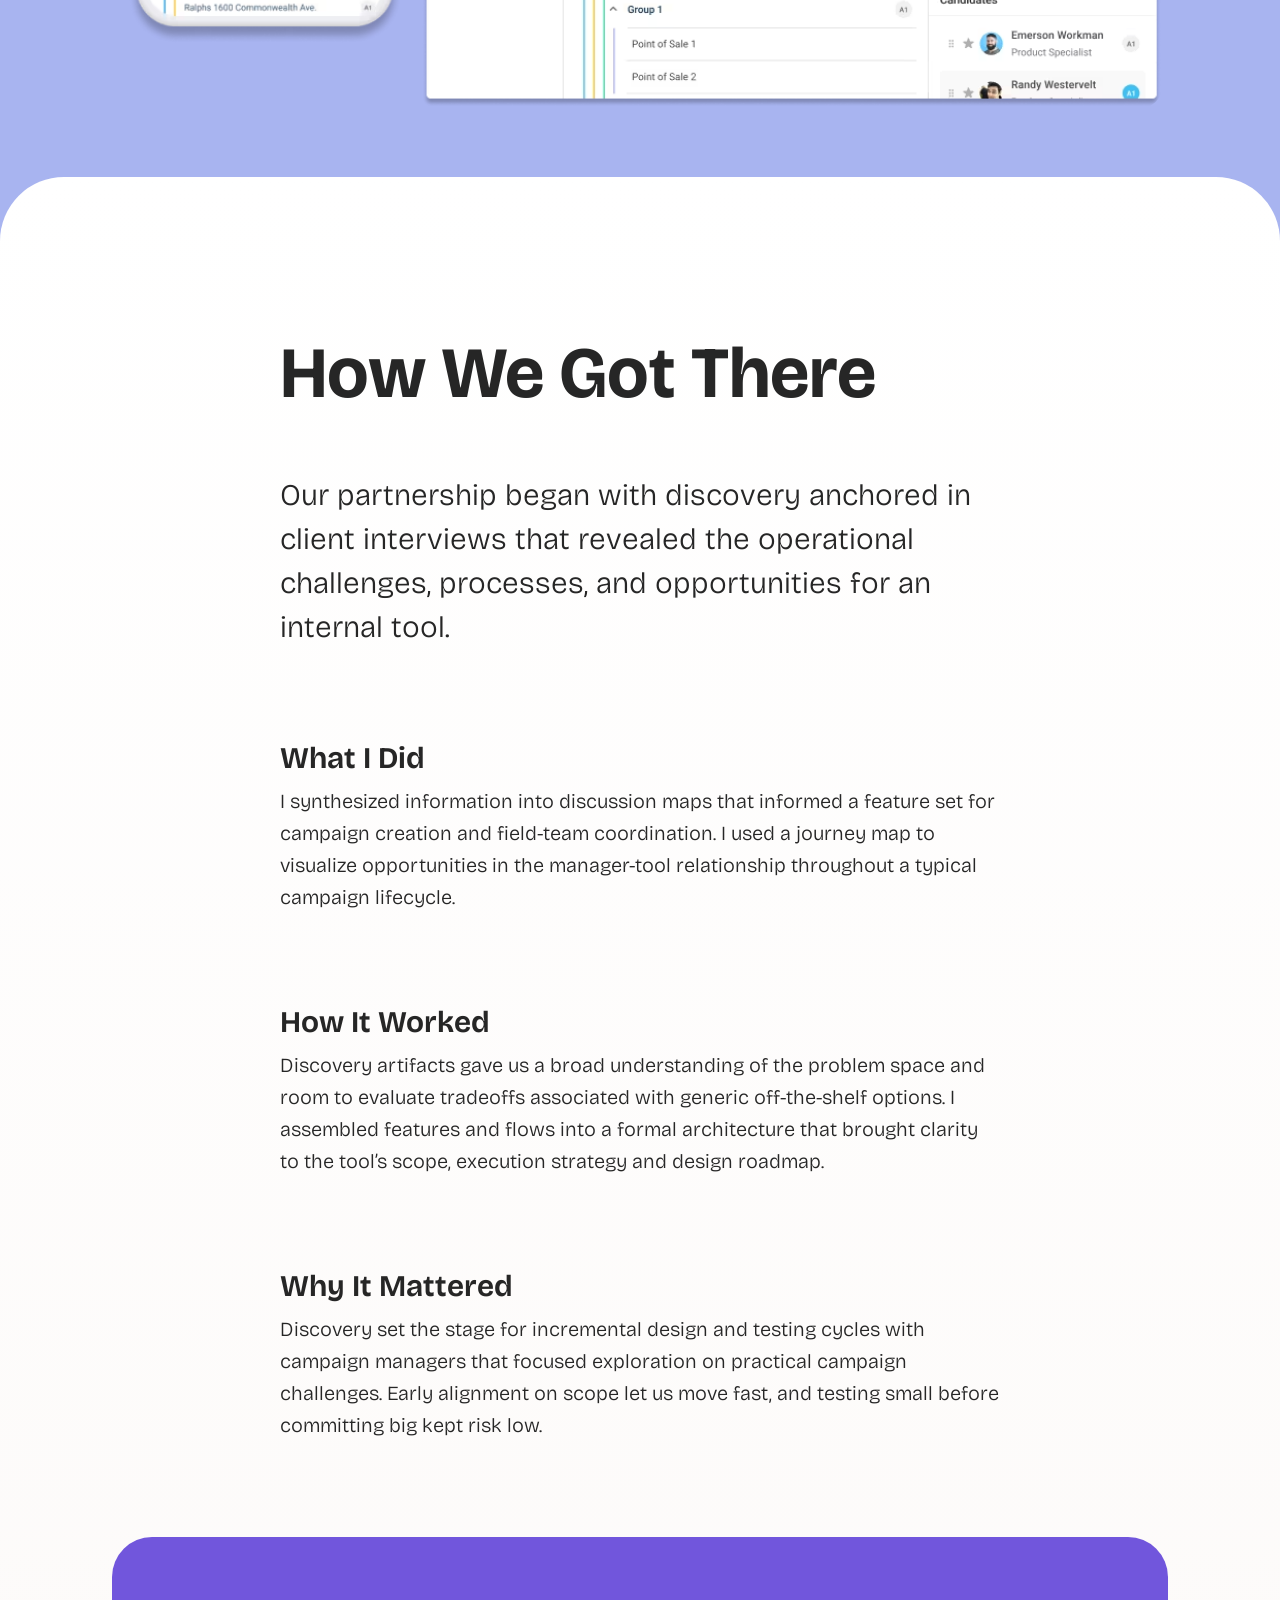
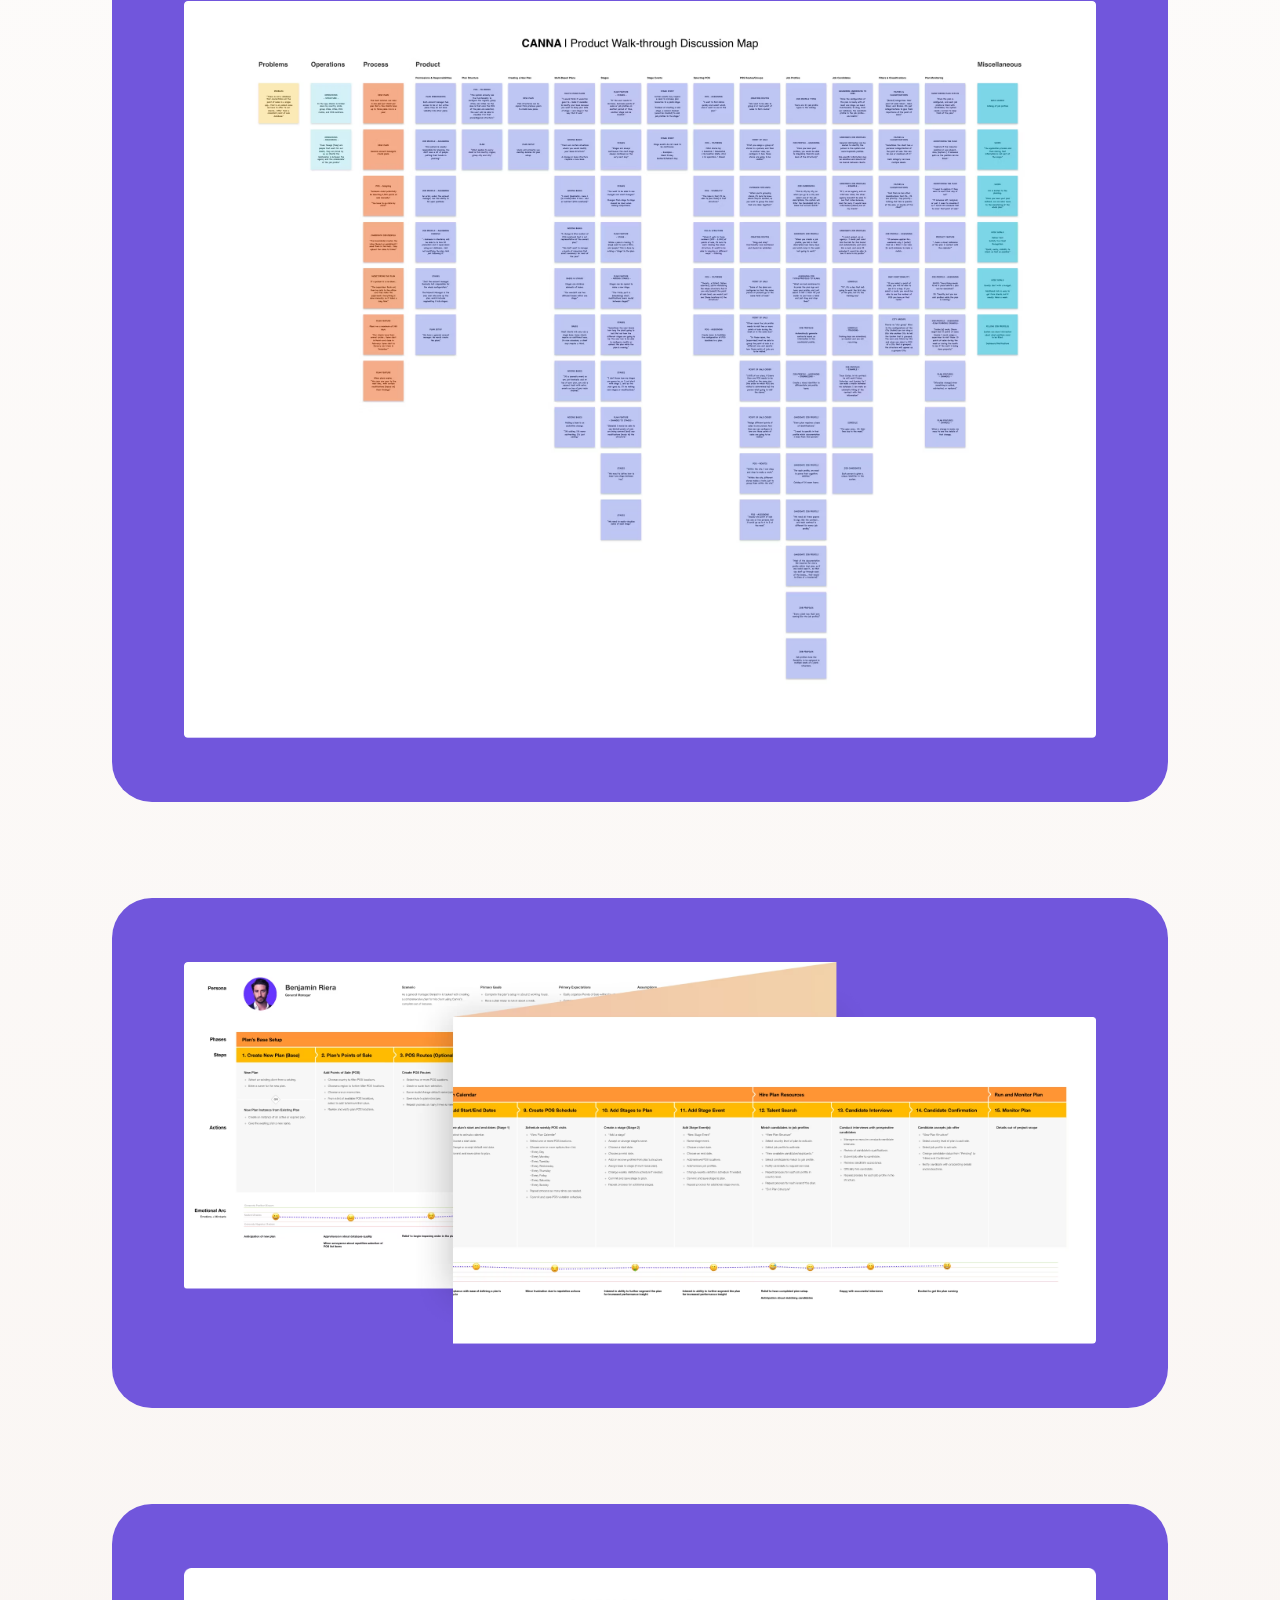
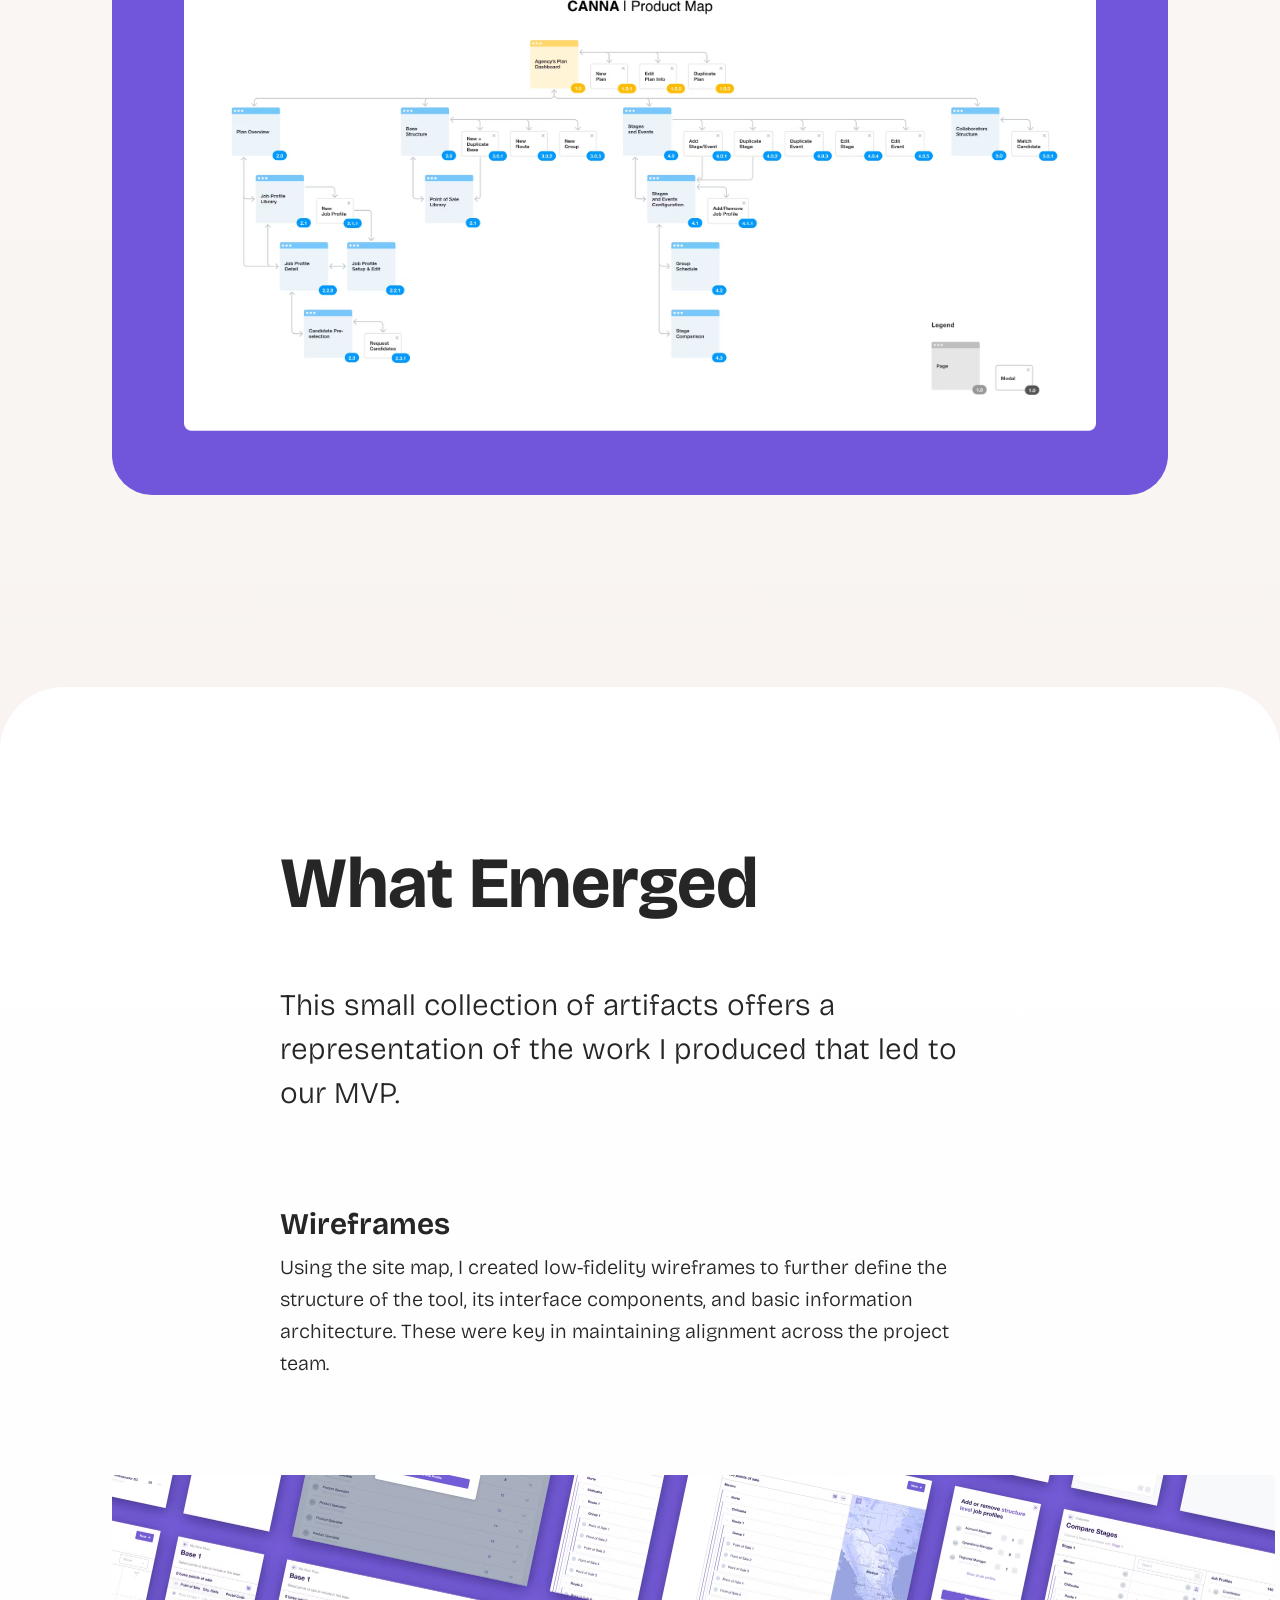
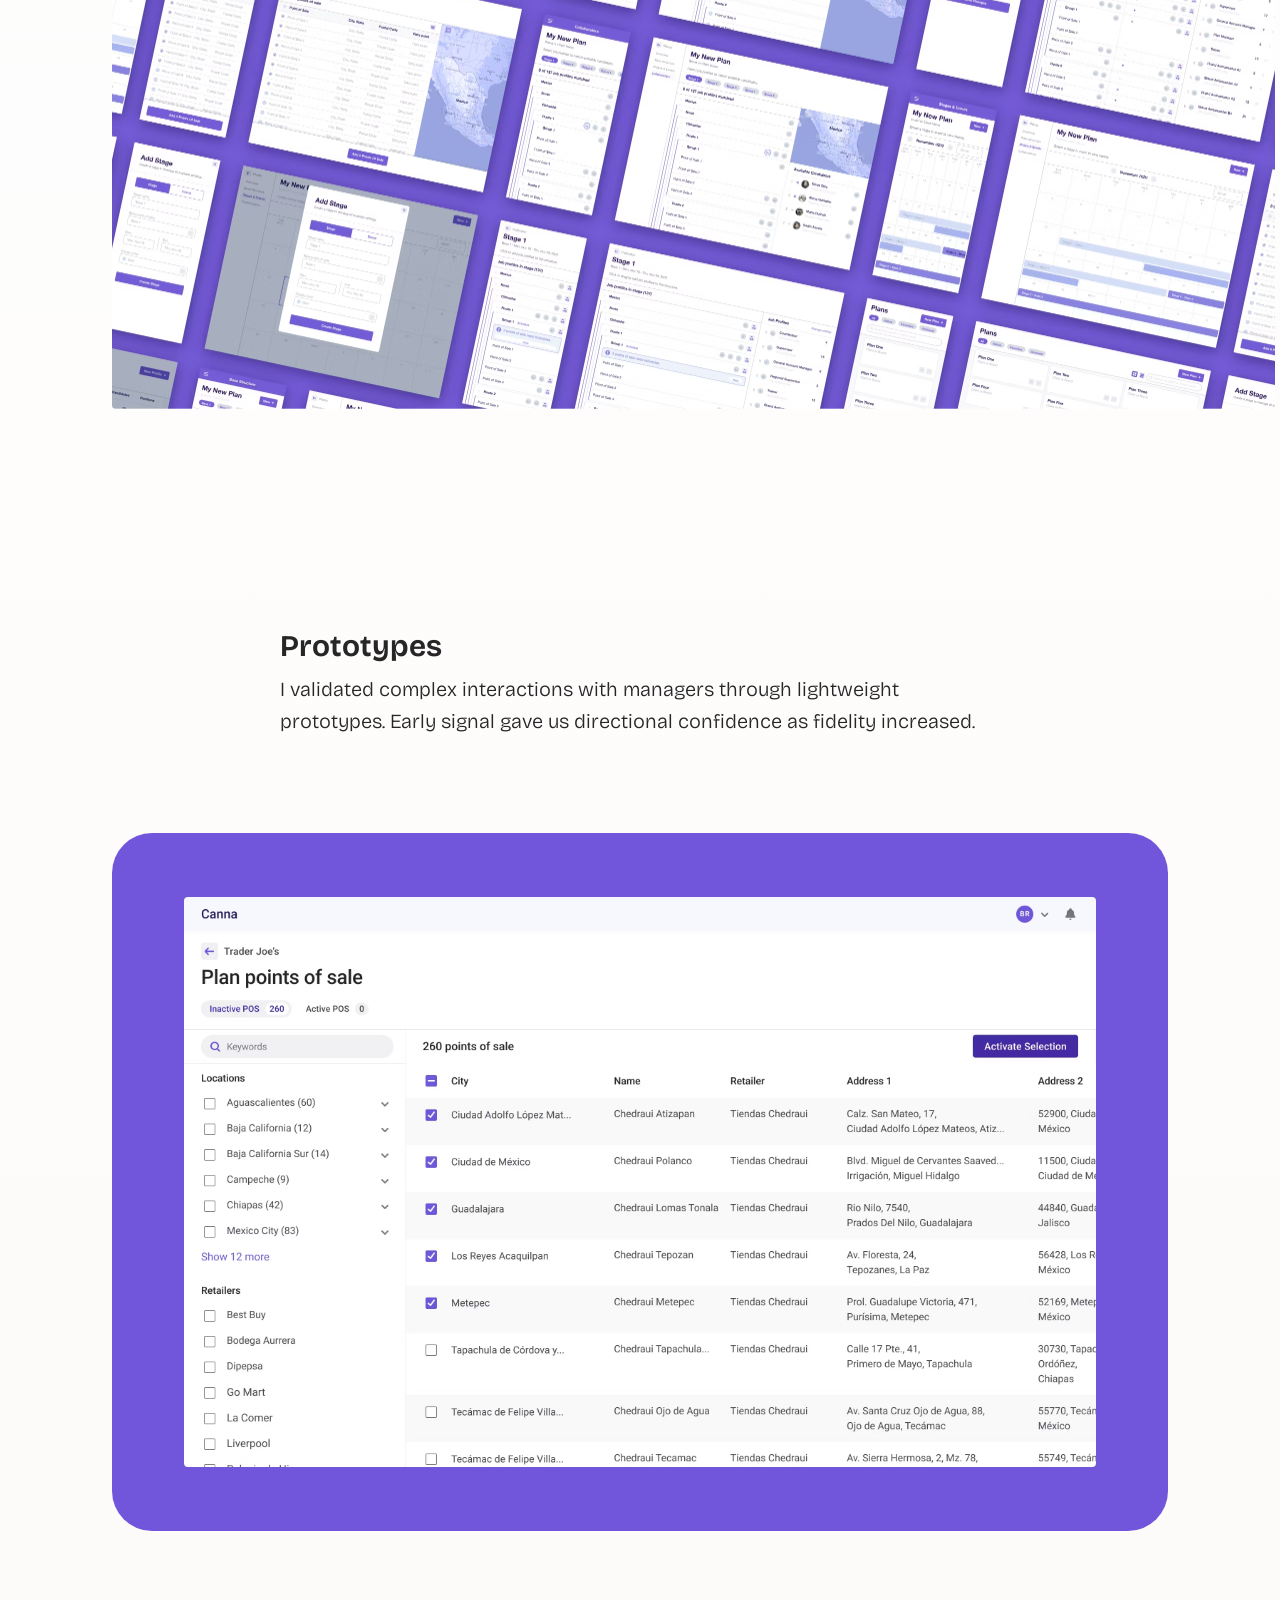
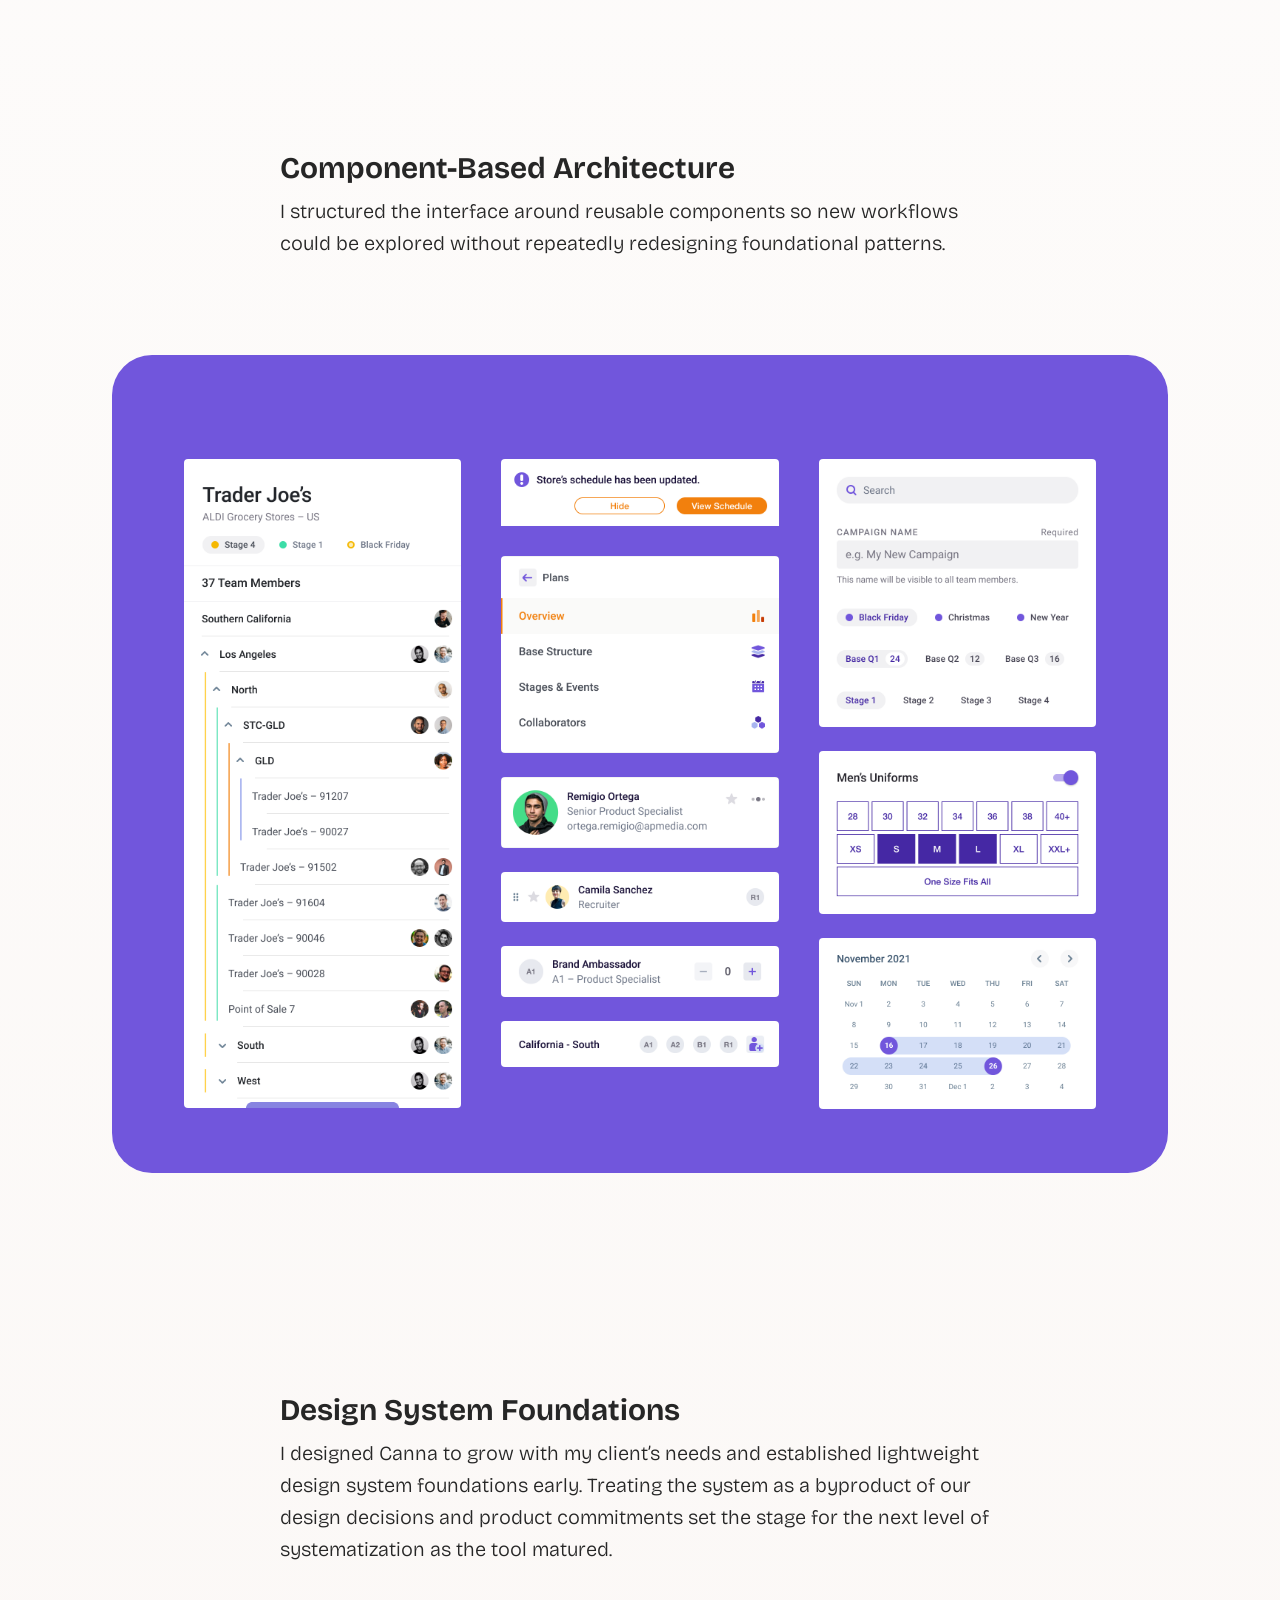
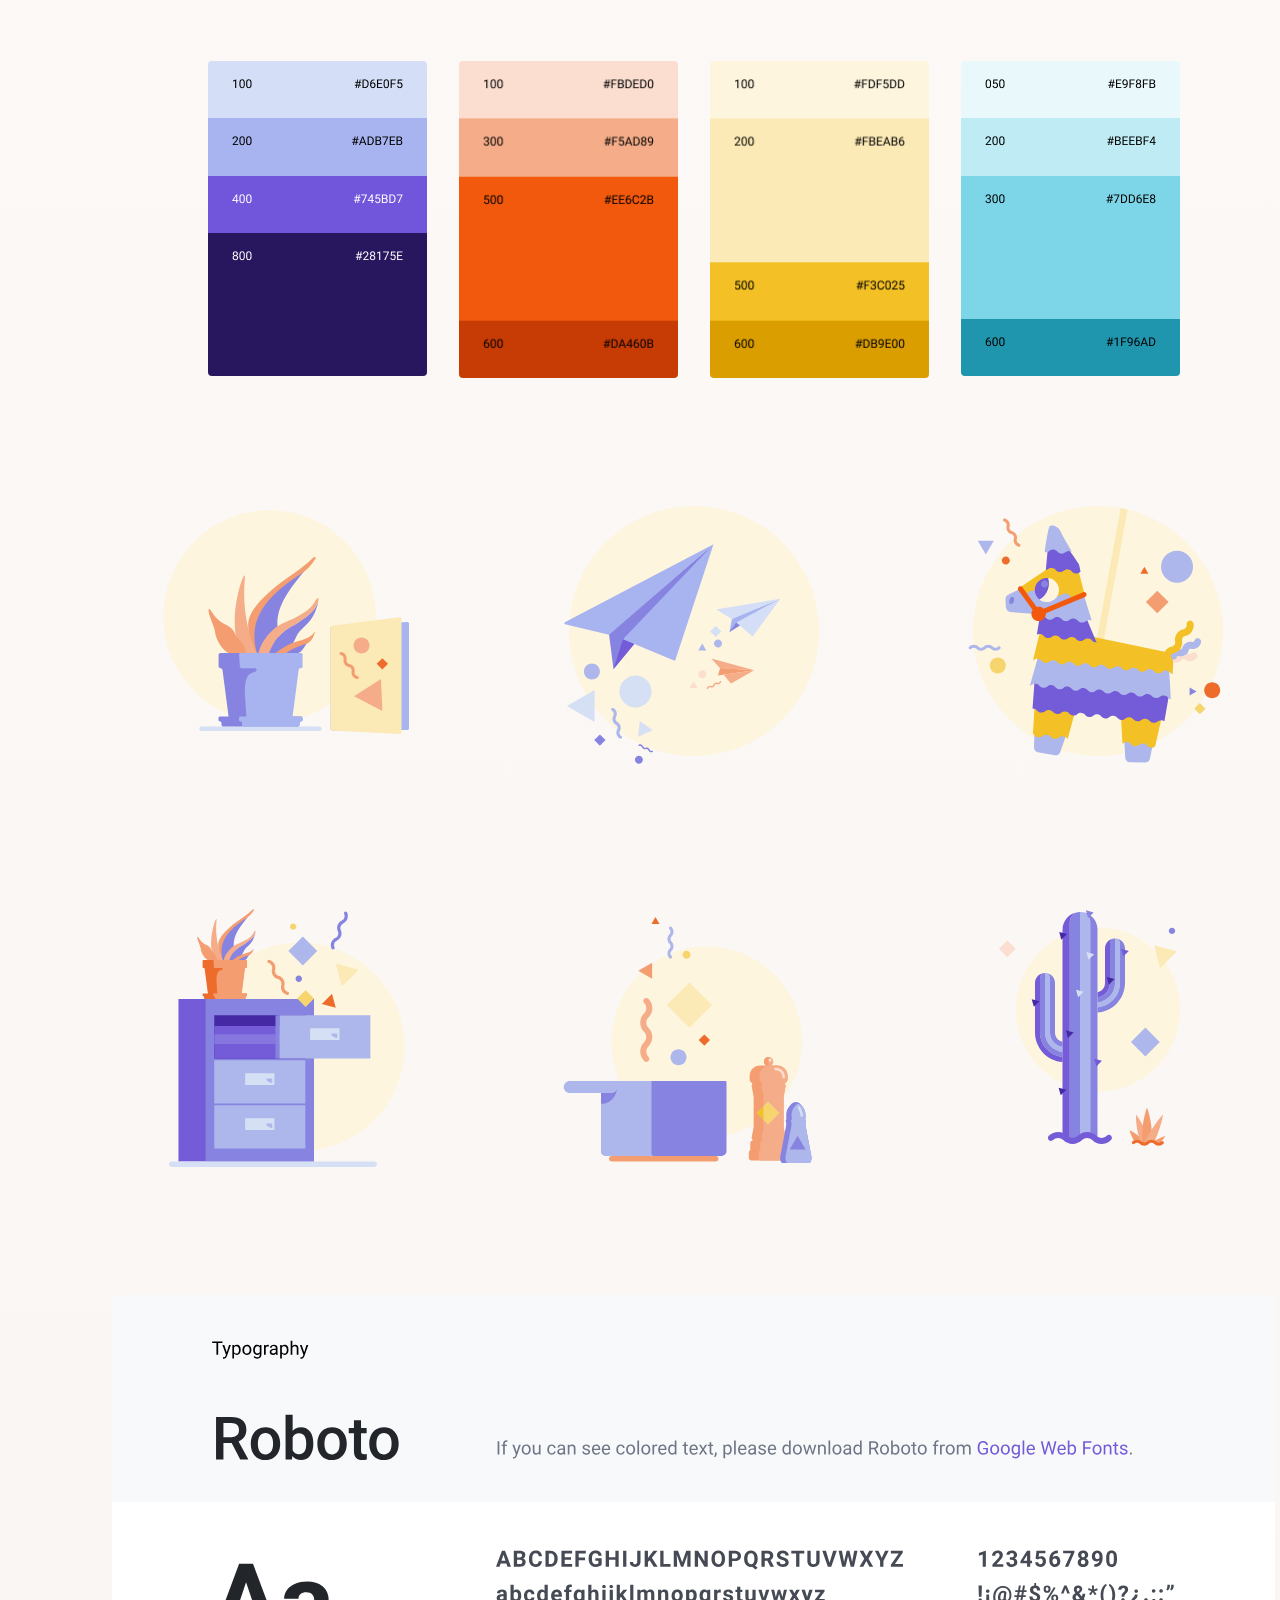
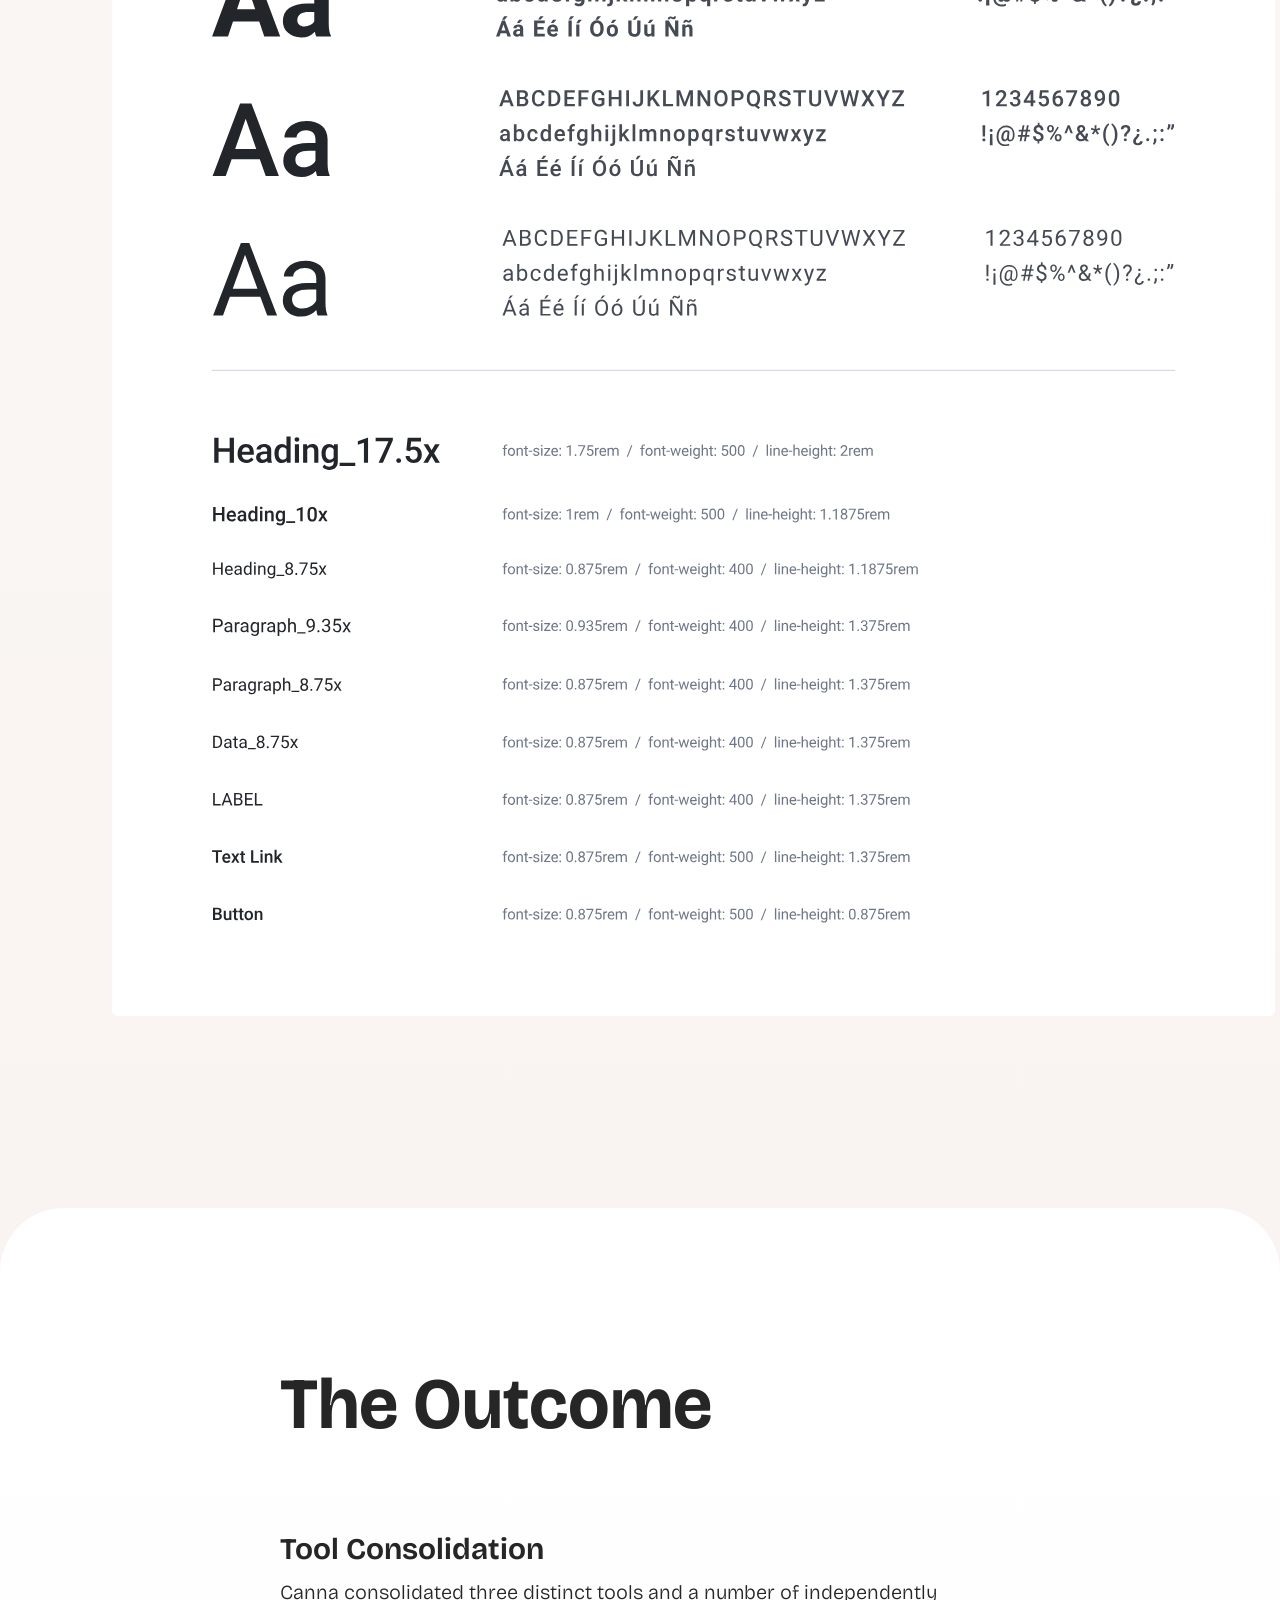
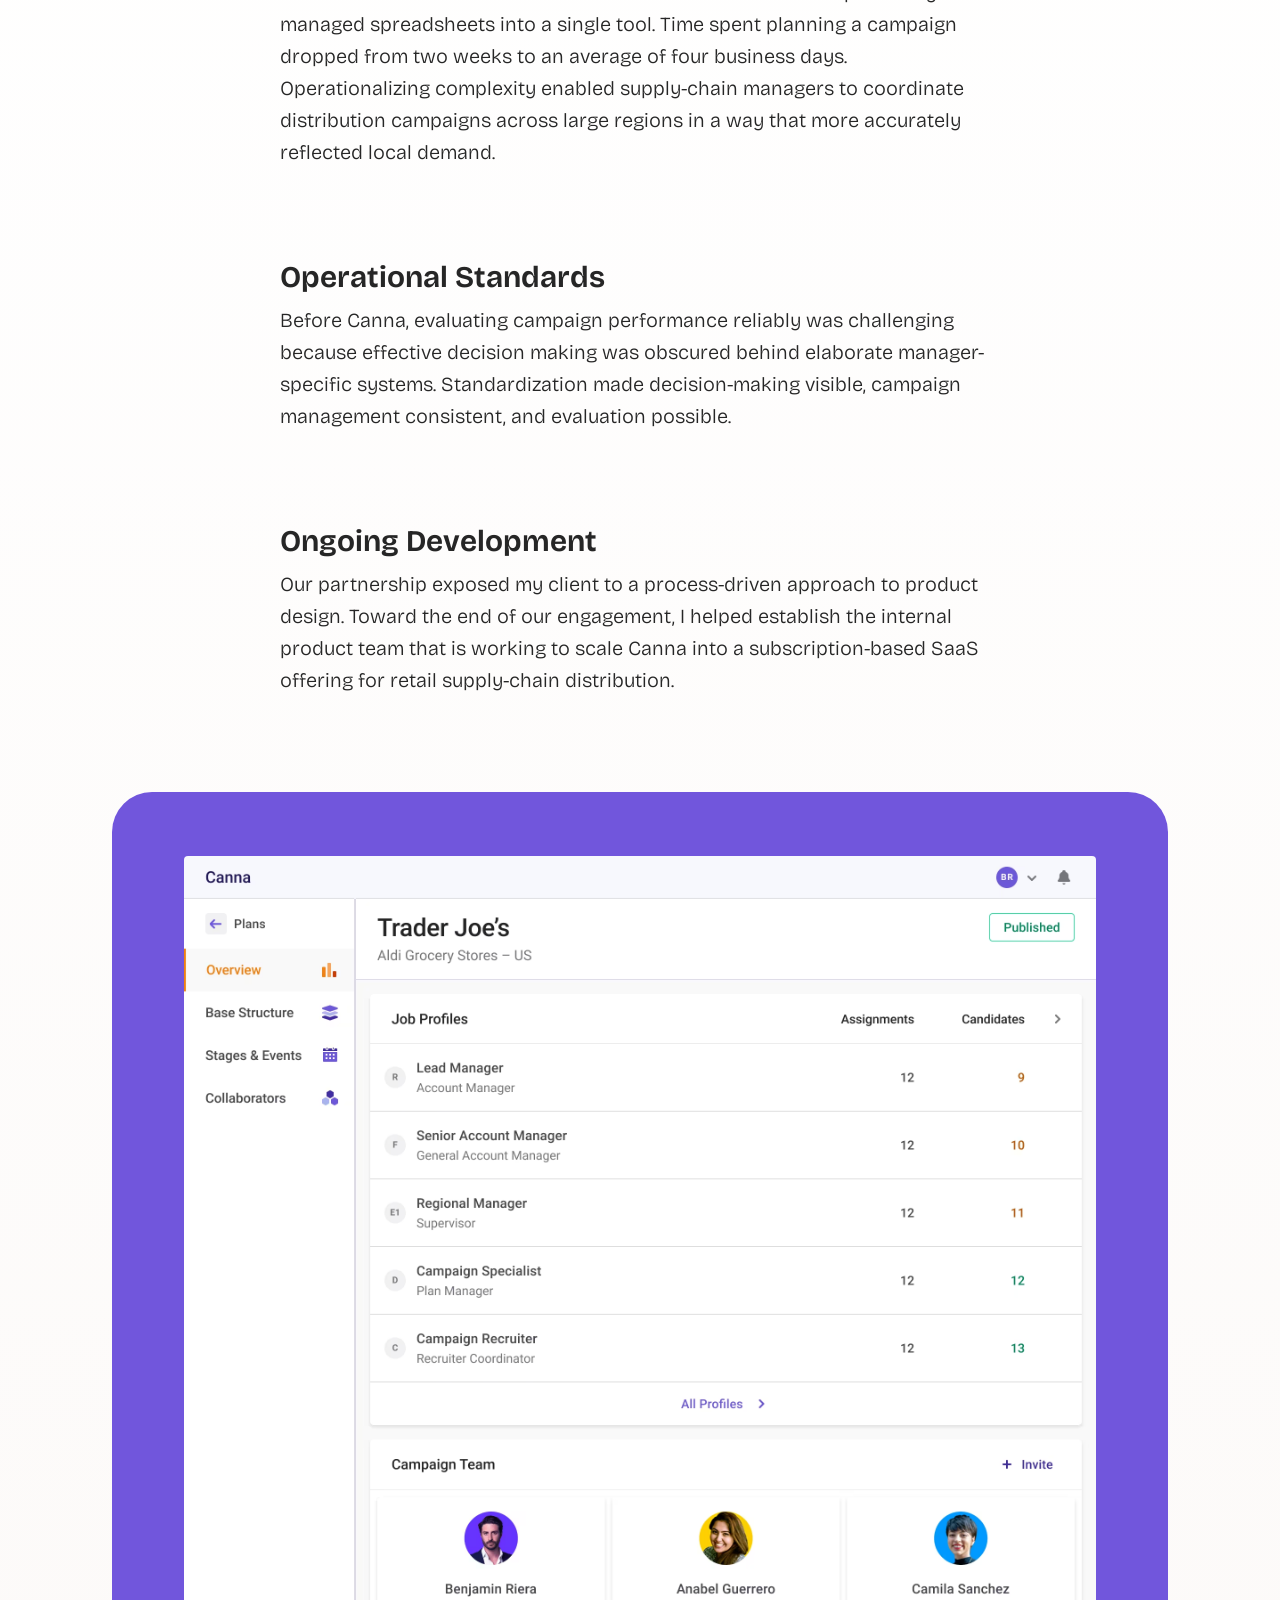
==== commit 09b6f215: "Canna Grammar Fixed" ====
--- a/work/canna/canna.html
+++ b/work/canna/canna.html
@@ -152,7 +152,7 @@
                     <div class="stack">
                         <div class="choke">
                             <h2>What Emerged</h2>
-                            <p class="intro">This small collection of artifacts offer a representation of the work I produced that led to our MVP.</p>
+                            <p class="intro">This small collection of artifacts offers a representation of the work I produced that led to our MVP.</p>
 
                             <h3>Wireframes</h3>
                             <p>Using the site map, I created low-fidelity wireframes to further define the structure of the tool, its interface components, and basic information architecture. These were key in maintaining alignment across the project team.</p>
@@ -187,7 +187,7 @@
                     <div class="stack">
                         <div class="choke">
 
-                            <h3>Component Based Architecture</h3>
+                            <h3>Component-Based Architecture</h3>
                             <p>I structured the interface around reusable components so new workflows could be explored without repeatedly redesigning foundational patterns.</p>
                         </div>
 
@@ -222,7 +222,7 @@
                         <div class="choke">
 
                             <h3>Design System Foundations</h3>
-                            <p>I designed Canna to grow with my client’s needs and established lightweight design system foundations early. Treating the system as a byproduct of our design decisions and product commitments set the stage for the next level of systematization, after the tool had proven its value.</p>
+                            <p>I designed Canna to grow with my client’s needs and established lightweight design system foundations early. Treating the system as a byproduct of our design decisions and product commitments set the stage for the next level of systematization as the tool matured.</p>
                         </div>
 
                         <div class="matte-alt">
@@ -294,7 +294,7 @@
                             <p>Before Canna, evaluating campaign performance reliably was challenging because effective decision making was obscured behind elaborate manager-specific systems. Standardization made decision-making visible, campaign management consistent, and evaluation possible.</p>
 
                             <h3>Ongoing Development</h3>
-                            <p>Our partnership exposed my client to a process-driven approach to product design. Toward the end our our engagement, I helped establish the internal product team that is working to scale Canna into a subscription-based SaaS offering for retail supply-chain distribution.</p>
+                            <p>Our partnership exposed my client to a process-driven approach to product design. Toward the end of our engagement, I helped establish the internal product team that is working to scale Canna into a subscription-based SaaS offering for retail supply-chain distribution.</p>
                         </div>
 
                         <div class="matte">
--- a/resources/styles.css
+++ b/resources/styles.css
@@ -198,6 +198,22 @@
 
 .bg-creative-services {
   background-color: var(--primary-magenta);
+}
+
+.bg-canna {
+  background-color: #4528A4;
+  color: #ffffff;
+}
+
+.bg-canna .pill {
+  background-color: hsl(235, 60%, 60%);
+  color: hsl(30, 70%, 97%);
+}
+
+.bg-canna button {
+  background-color: hsl(40, 90%, 70%);
+  color: hsl(240, 50%, 20%);
+
 }
 
 .bg-design-tokens {
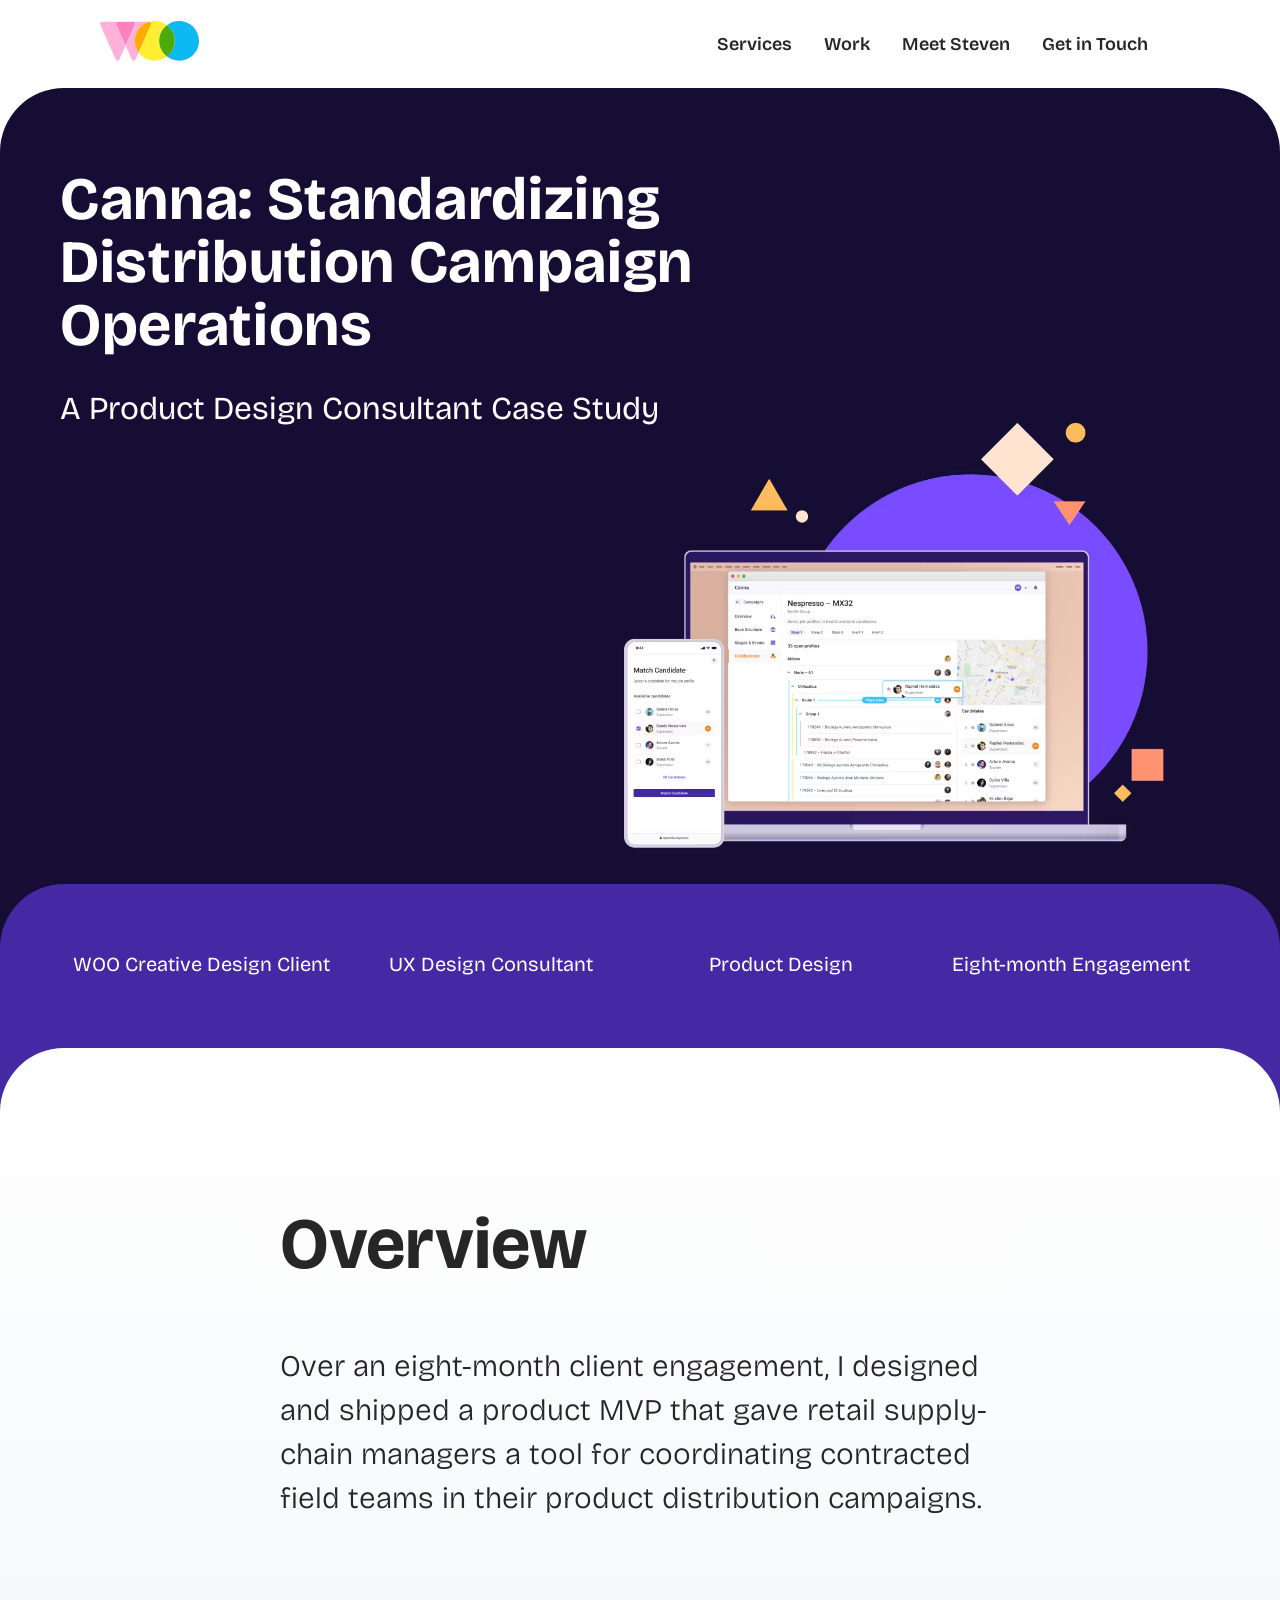
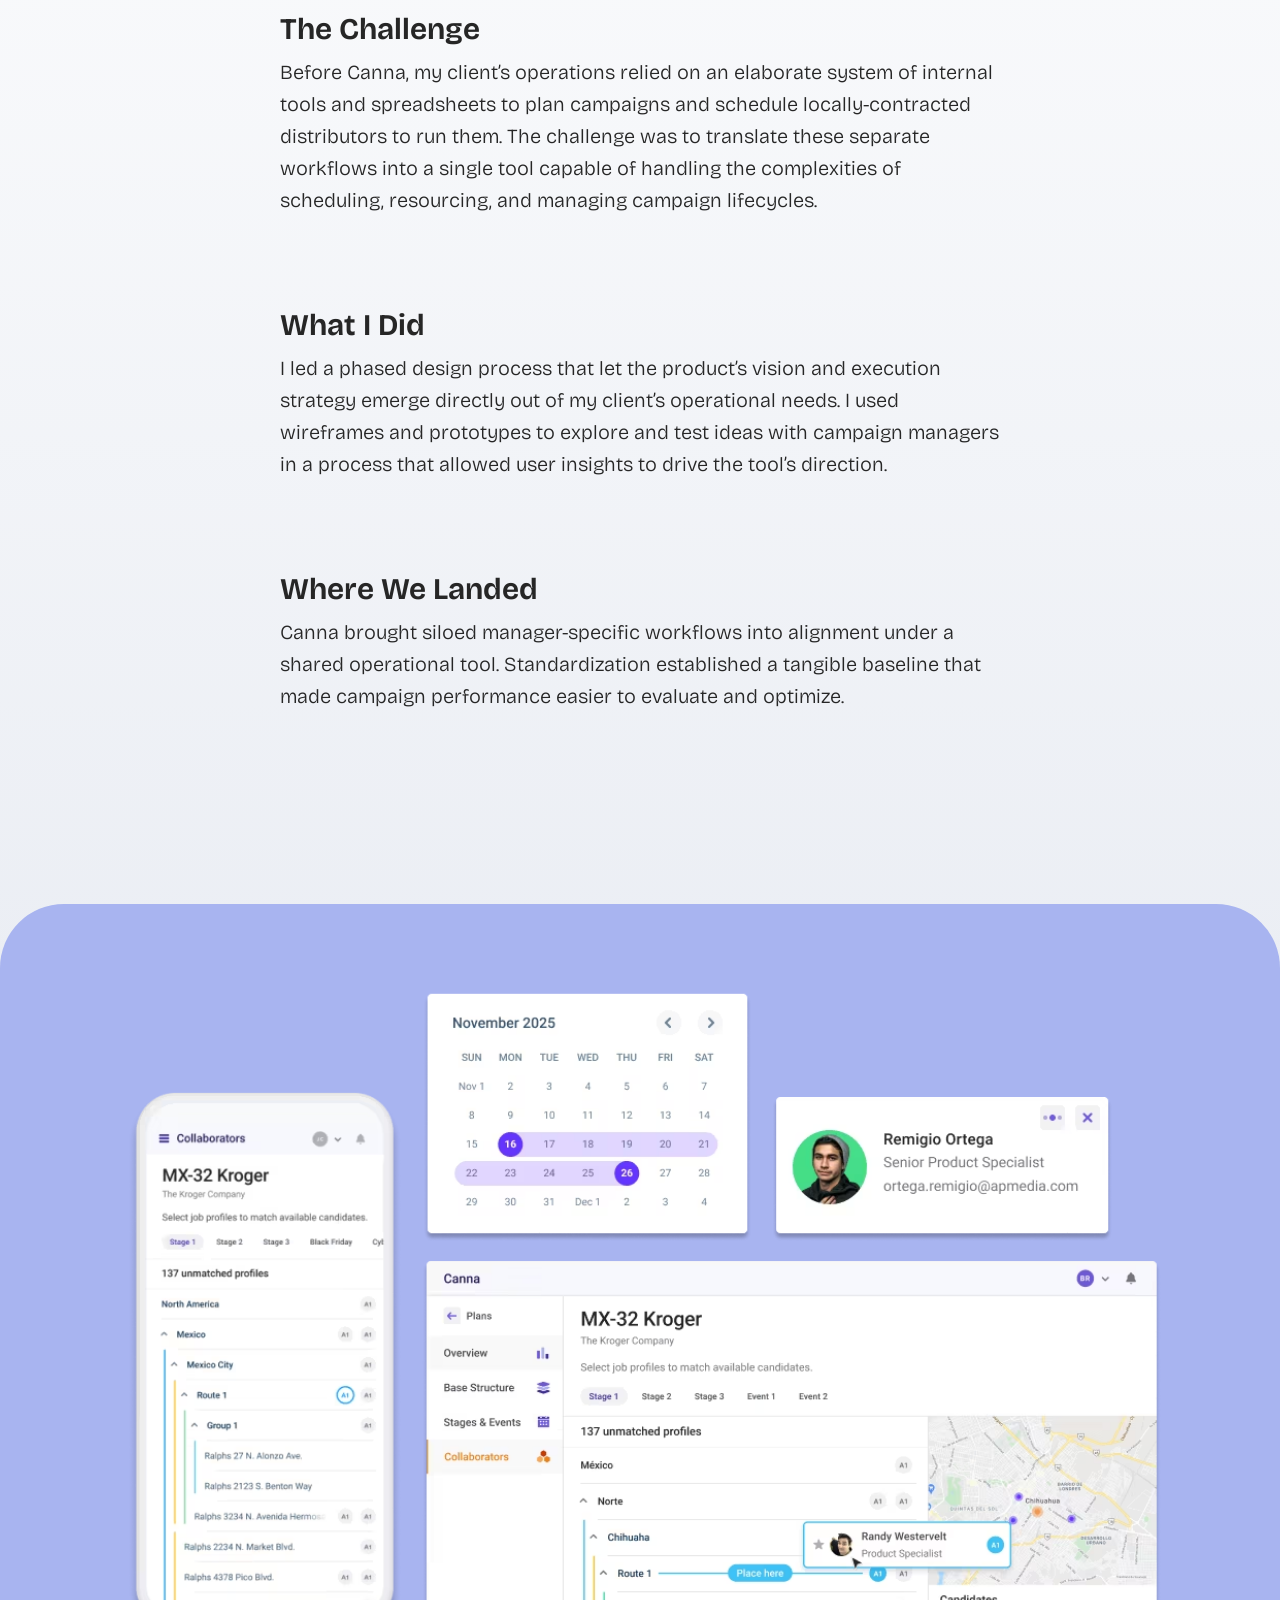
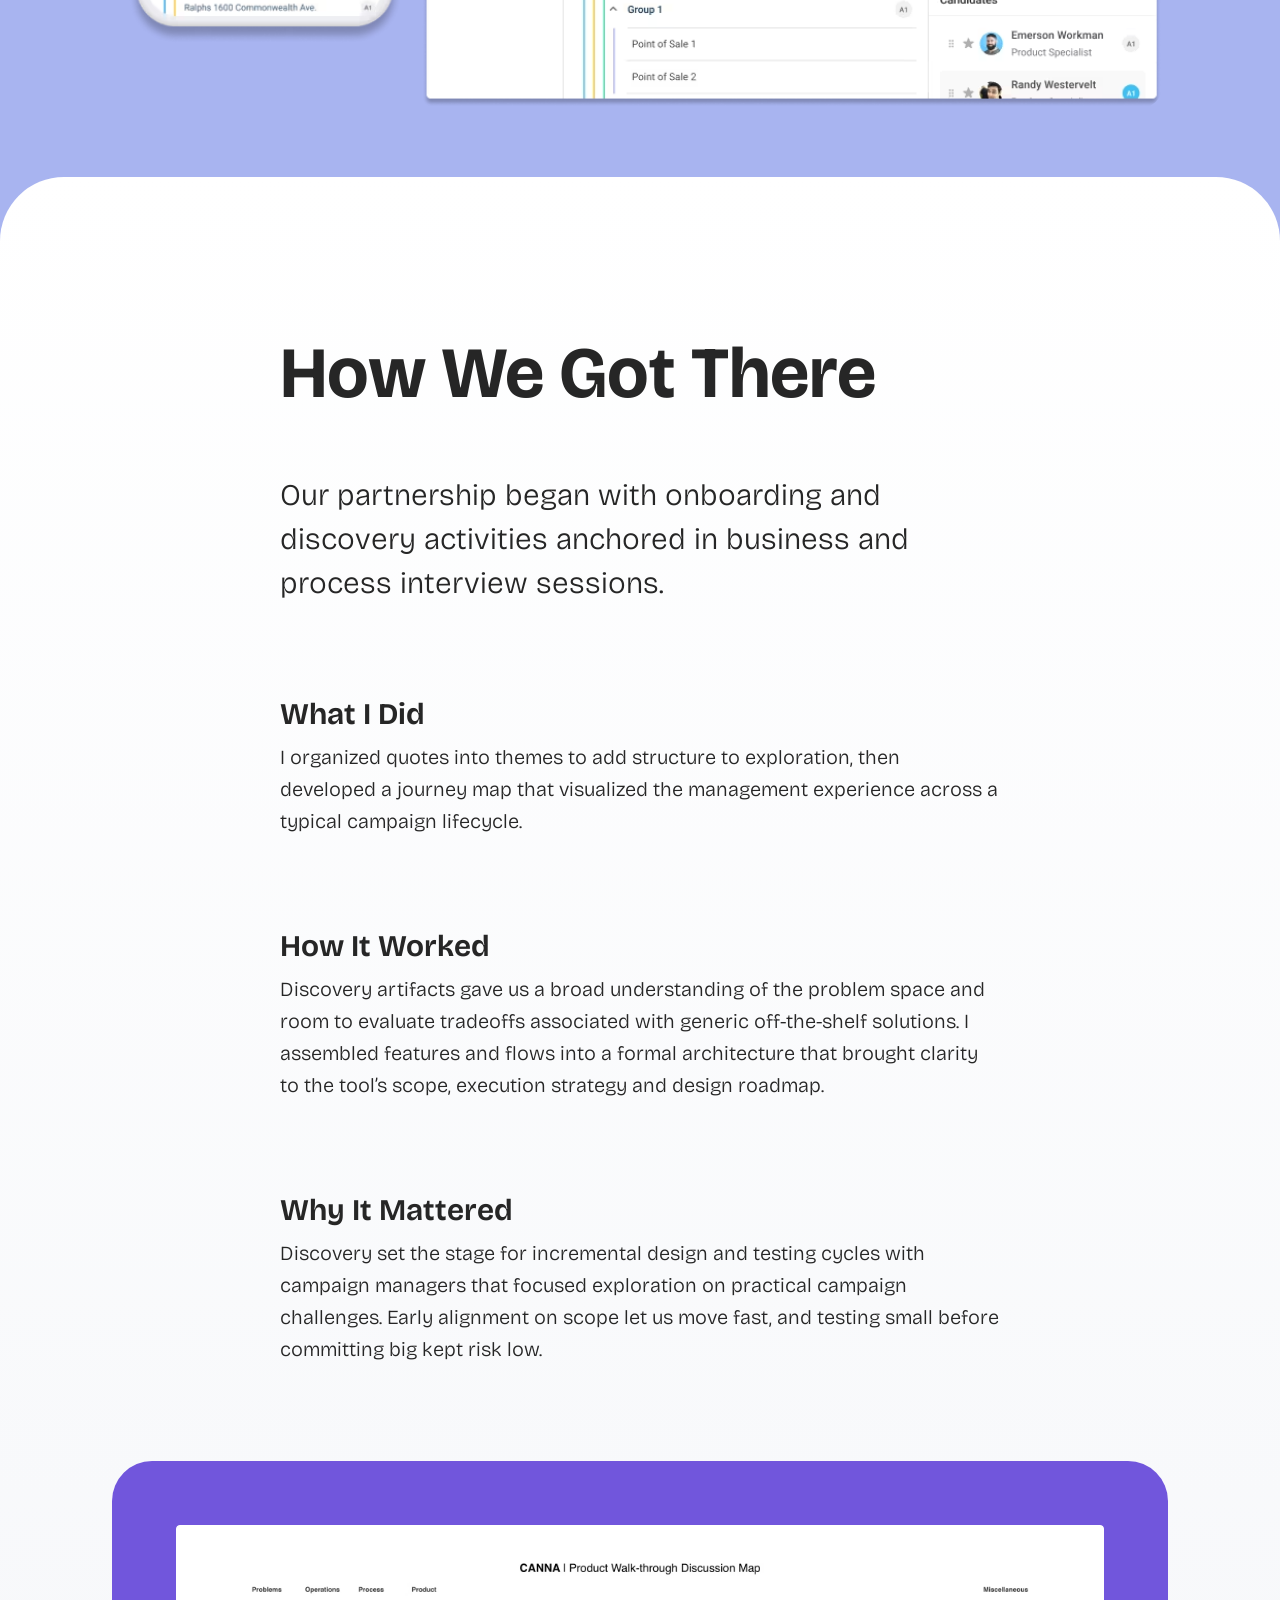
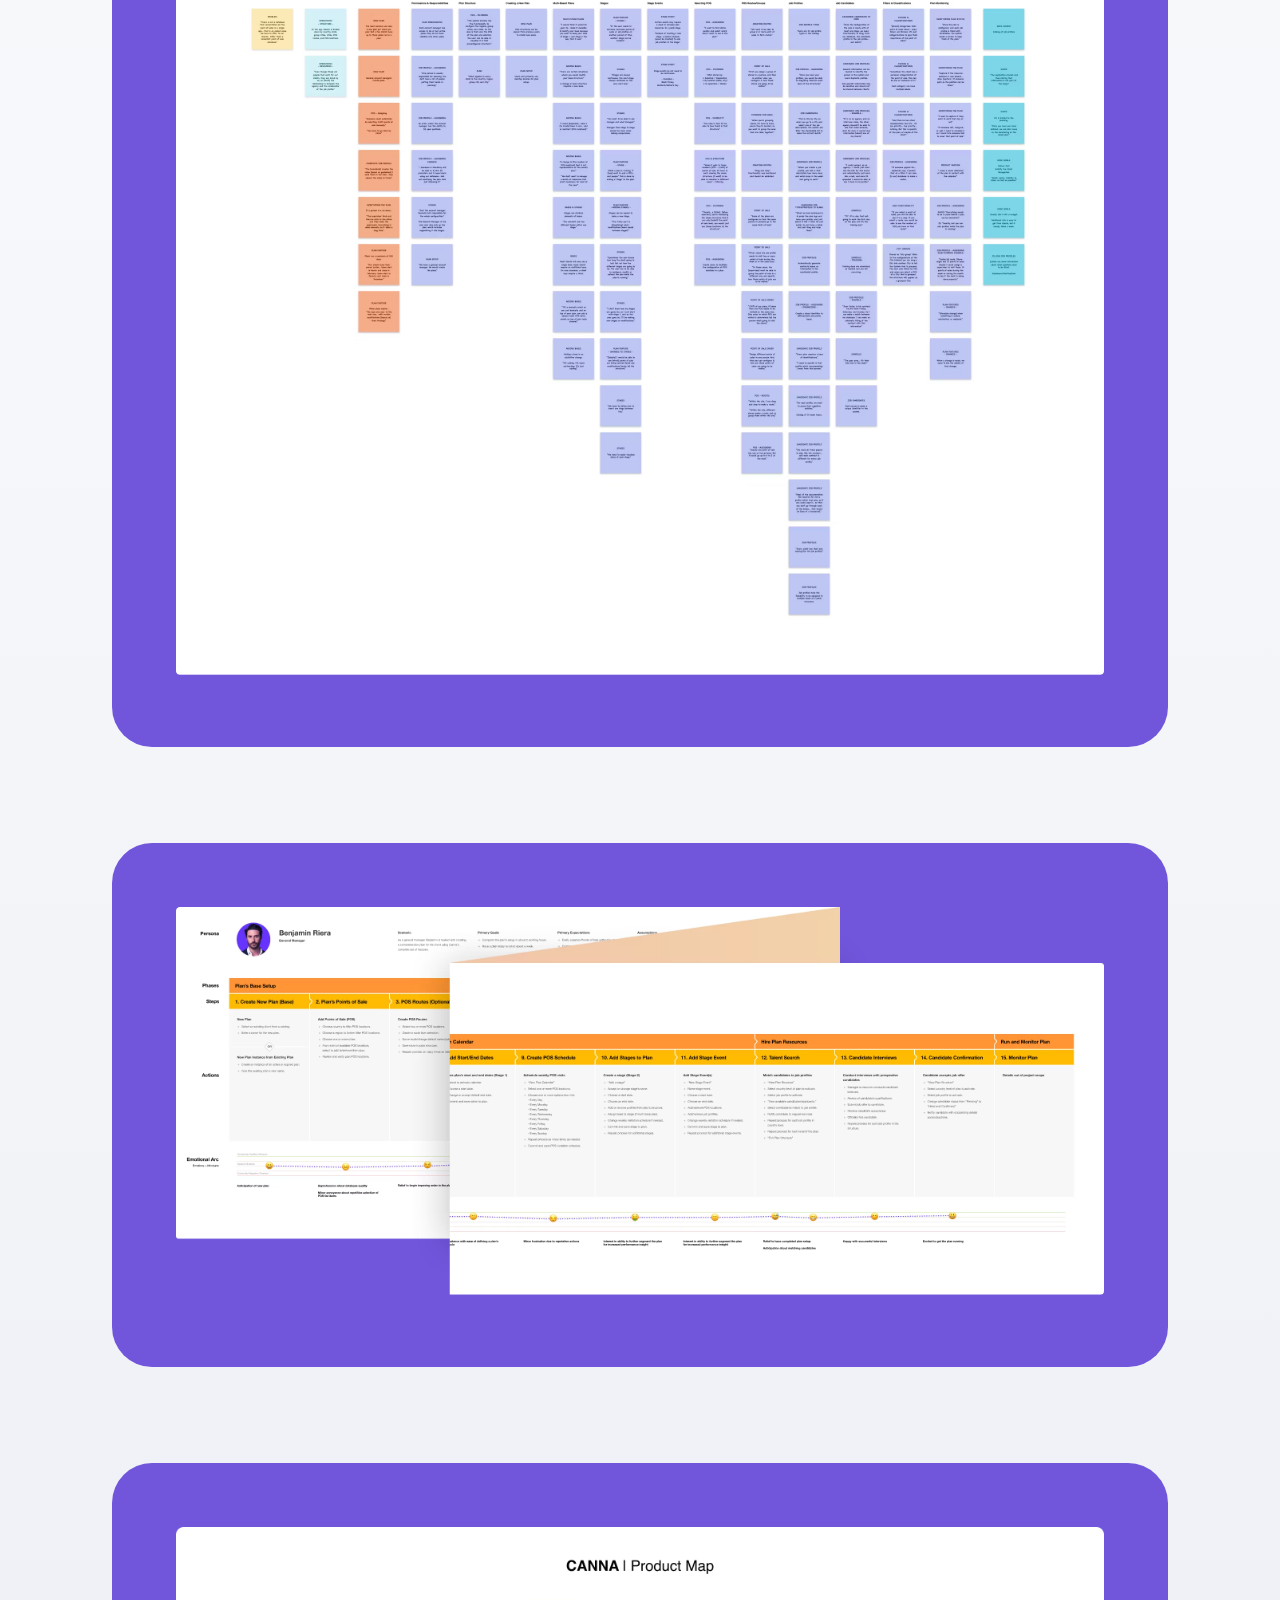
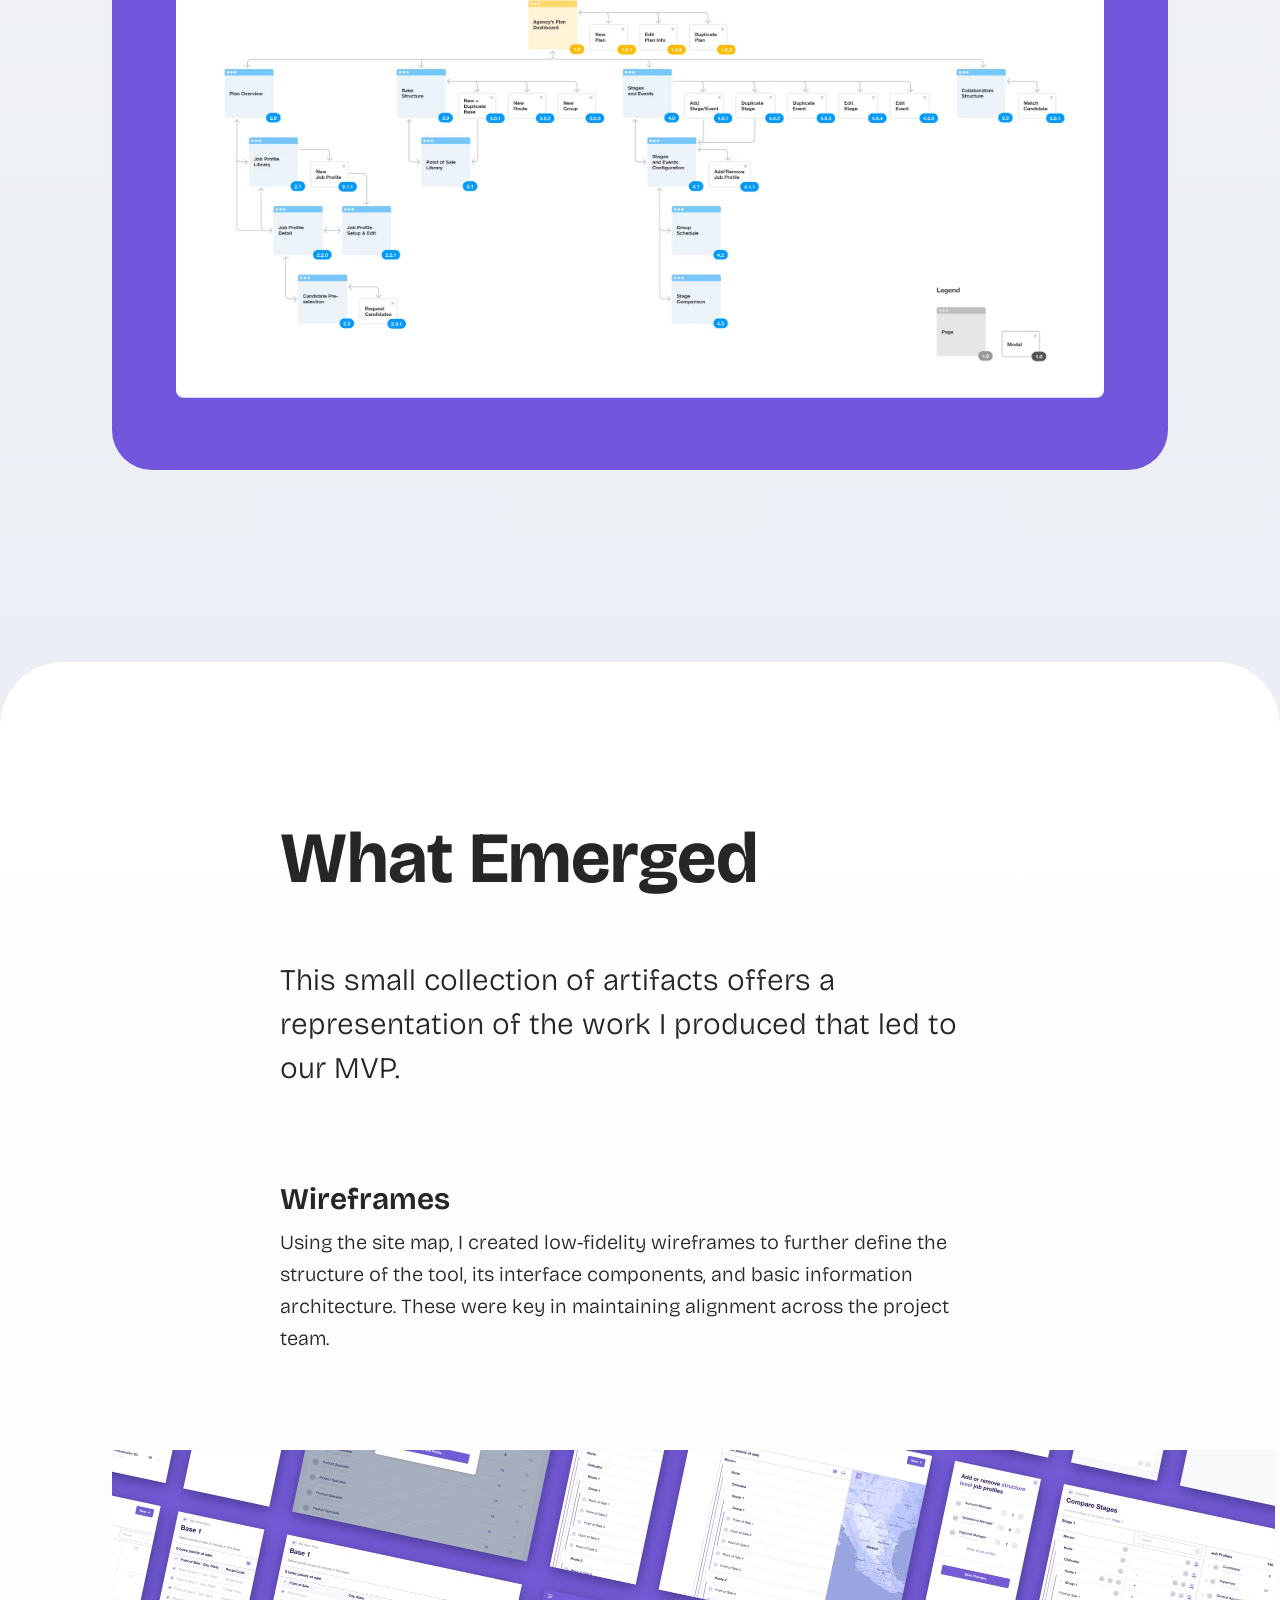
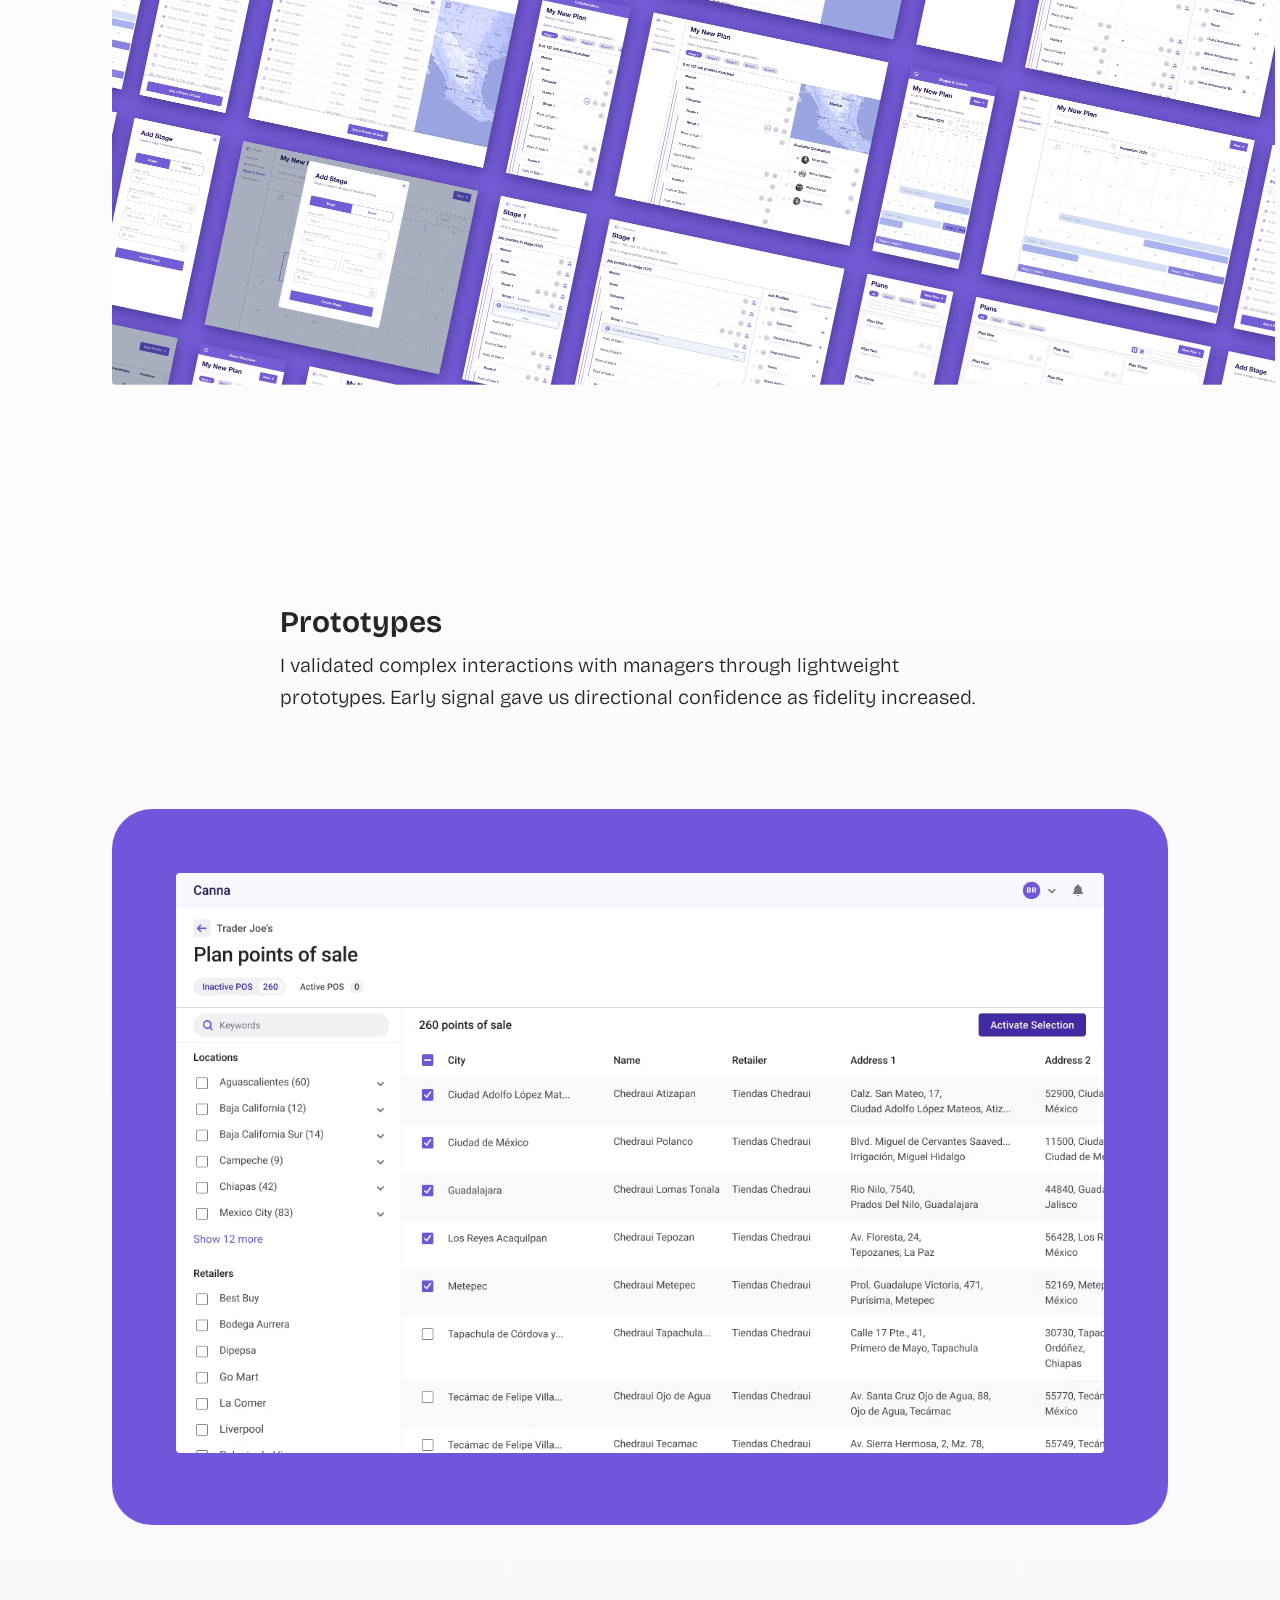
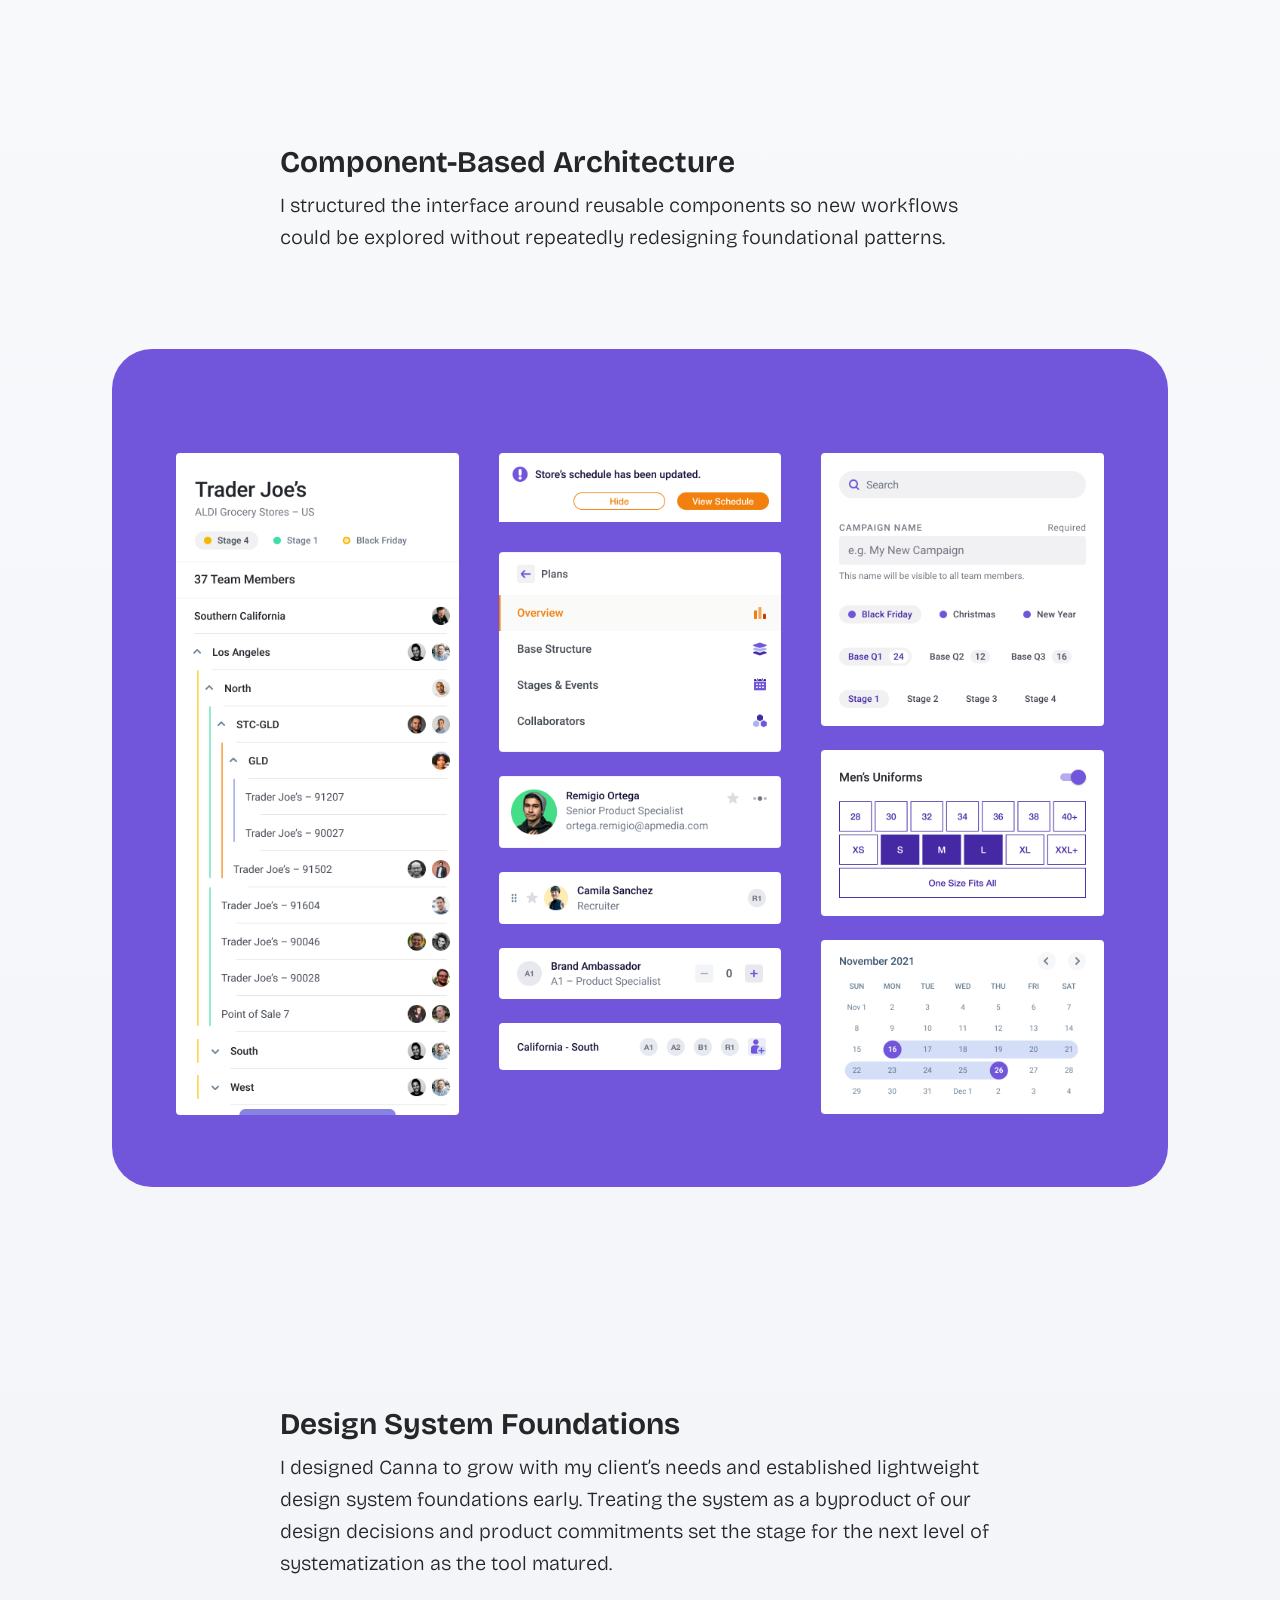
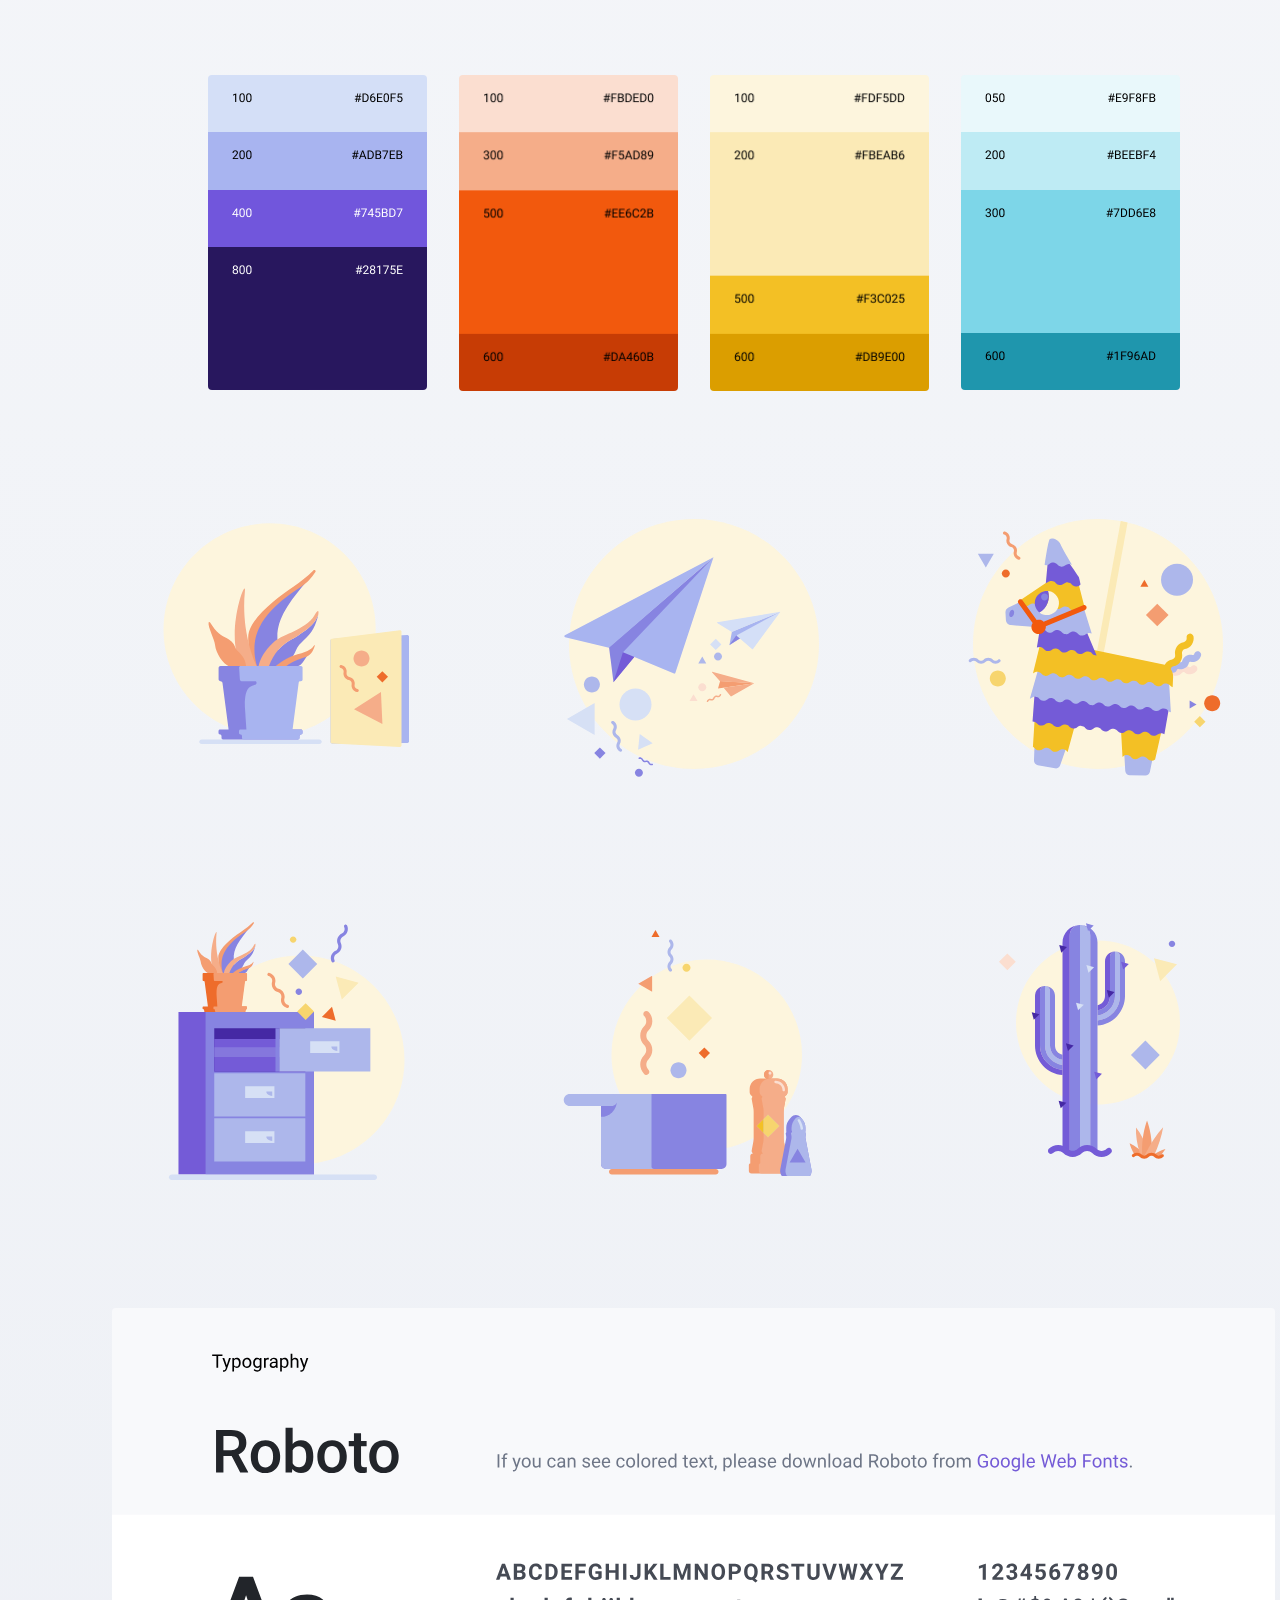
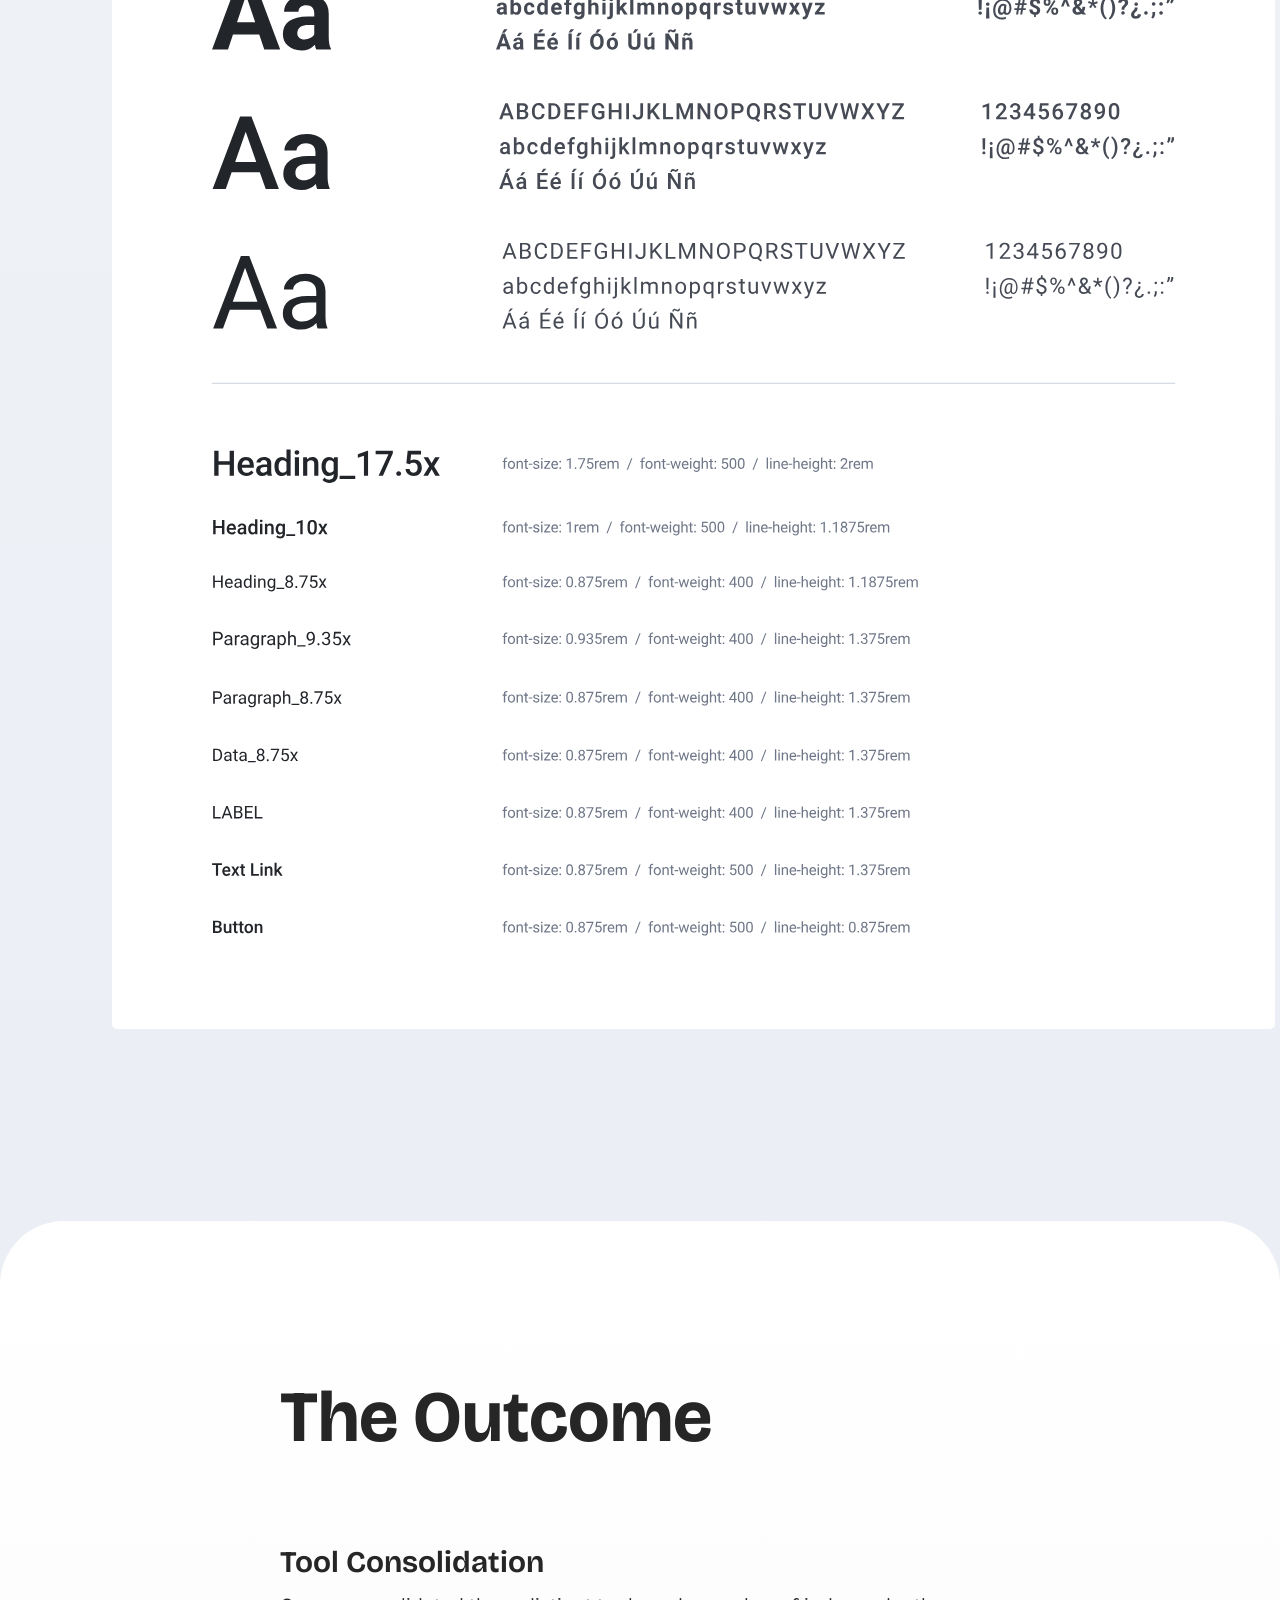
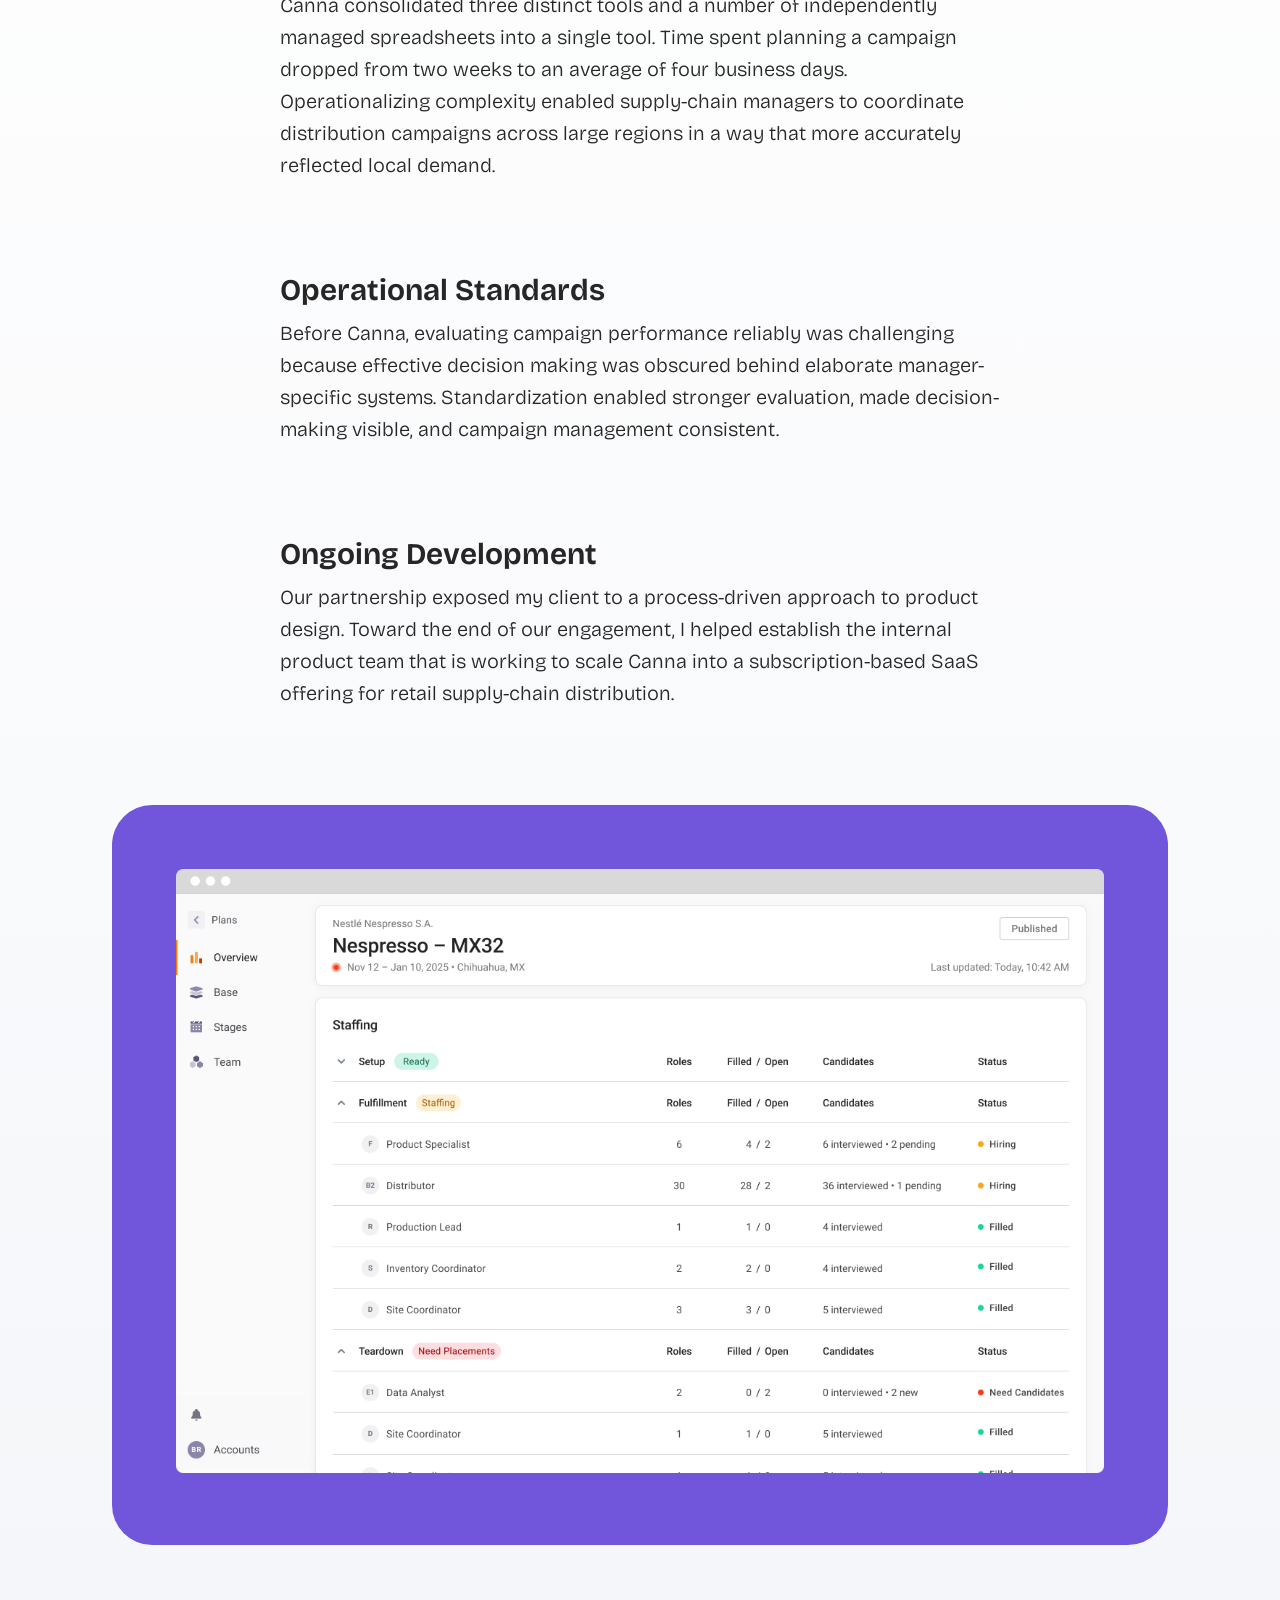
==== commit ab7b69d4: "Refined Canna HOW WE GOT THERE content" ====
--- a/work/canna/canna.html
+++ b/work/canna/canna.html
@@ -118,13 +118,13 @@
                     <div class="stack">
                         <div class="choke">
                             <h2>How We Got There</h2>
-                            <p class="intro">Our partnership began with discovery anchored in client interviews that revealed the operational challenges, processes, and opportunities for an internal tool.</p>
+                            <p class="intro">Our partnership began with onboarding and discovery activities anchored in business and process interview sessions.</p>
 
                             <h3>What I Did</h3>
-                            <p>I synthesized information into discussion maps that informed a feature set for campaign creation and field-team coordination. I used a journey map to visualize opportunities in the manager-tool relationship throughout a typical campaign lifecycle.</p>
+                            <p>I organized quotes into themes to add structure to exploration, then developed a journey map that visualized the management experience across a typical campaign lifecycle.</p>
 
                             <h3>How It Worked</h3>
-                            <p>Discovery artifacts gave us a broad understanding of the problem space and room to evaluate tradeoffs associated with generic off-the-shelf options. I assembled features and flows into a formal architecture that brought clarity to the tool’s scope, execution strategy and design roadmap.</p>
+                            <p>Discovery artifacts gave us a broad understanding of the problem space and room to evaluate tradeoffs associated with generic off-the-shelf solutions. I assembled features and flows into a formal architecture that brought clarity to the tool’s scope, execution strategy and design roadmap.</p>
 
                             <h3>Why It Mattered</h3>
                             <p>Discovery set the stage for incremental design and testing cycles with campaign managers that focused exploration on practical campaign challenges. Early alignment on scope let us move fast, and testing small before committing big kept risk low.</p>
@@ -291,7 +291,7 @@
                             <p>Canna consolidated three distinct tools and a number of independently managed spreadsheets into a single tool. Time spent planning a campaign dropped from two weeks to an average of four business days. Operationalizing complexity enabled supply-chain managers to coordinate distribution campaigns across large regions in a way that more accurately reflected local demand.</p>
 
                             <h3>Operational Standards</h3>
-                            <p>Before Canna, evaluating campaign performance reliably was challenging because effective decision making was obscured behind elaborate manager-specific systems. Standardization made decision-making visible, campaign management consistent, and evaluation possible.</p>
+                            <p>Before Canna, evaluating campaign performance reliably was challenging because effective decision making was obscured behind elaborate manager-specific systems. Standardization enabled stronger evaluation, made decision-making visible, and campaign management consistent.</p>
 
                             <h3>Ongoing Development</h3>
                             <p>Our partnership exposed my client to a process-driven approach to product design. Toward the end of our engagement, I helped establish the internal product team that is working to scale Canna into a subscription-based SaaS offering for retail supply-chain distribution.</p>
--- a/work/canna/resources/styles-canna.css
+++ b/work/canna/resources/styles-canna.css
@@ -1,10 +1,7 @@
-:root {
-
-}
 
 .hero-cs {
-    background-image: url(images/hero-canna.avif);
-    height: 860px;
+    background-image: url(images/img-hero-mobile.avif);
+    height: 680px;
     background-position: center bottom;
     background-repeat: no-repeat;
     background-size: cover;
@@ -18,7 +15,7 @@
 }
 
 .canvas .band {
-    background-image: linear-gradient(to bottom, #ffffff, #F9F4F1);
+    background-image: linear-gradient(to bottom, #ffffff, #EBEEF4);
 }
 
 .band-alt {
@@ -44,7 +41,7 @@
     flex-direction: column;
     justify-content: center;
     align-items: center;
-    padding: 4rem 4.5rem;
+    padding: 2rem 1.5rem 2.5rem 1.5rem;
     background-color: hsla(252, 66%, 60%, 1);
     width: 100%;
 }
@@ -100,6 +97,15 @@
 /* Tablet & up (≥ 760px) */
 @media (min-width: 760px) {
 
+.hero-cs {
+    background-image: url(images/hero-canna.avif);
+    height: 860px;
+}
+
+.matte {
+    padding: 4rem 4rem 4.5rem 4rem;
+}
+
 .matte,
 .band-alt img {
     border-radius: var(--radius-lg);
